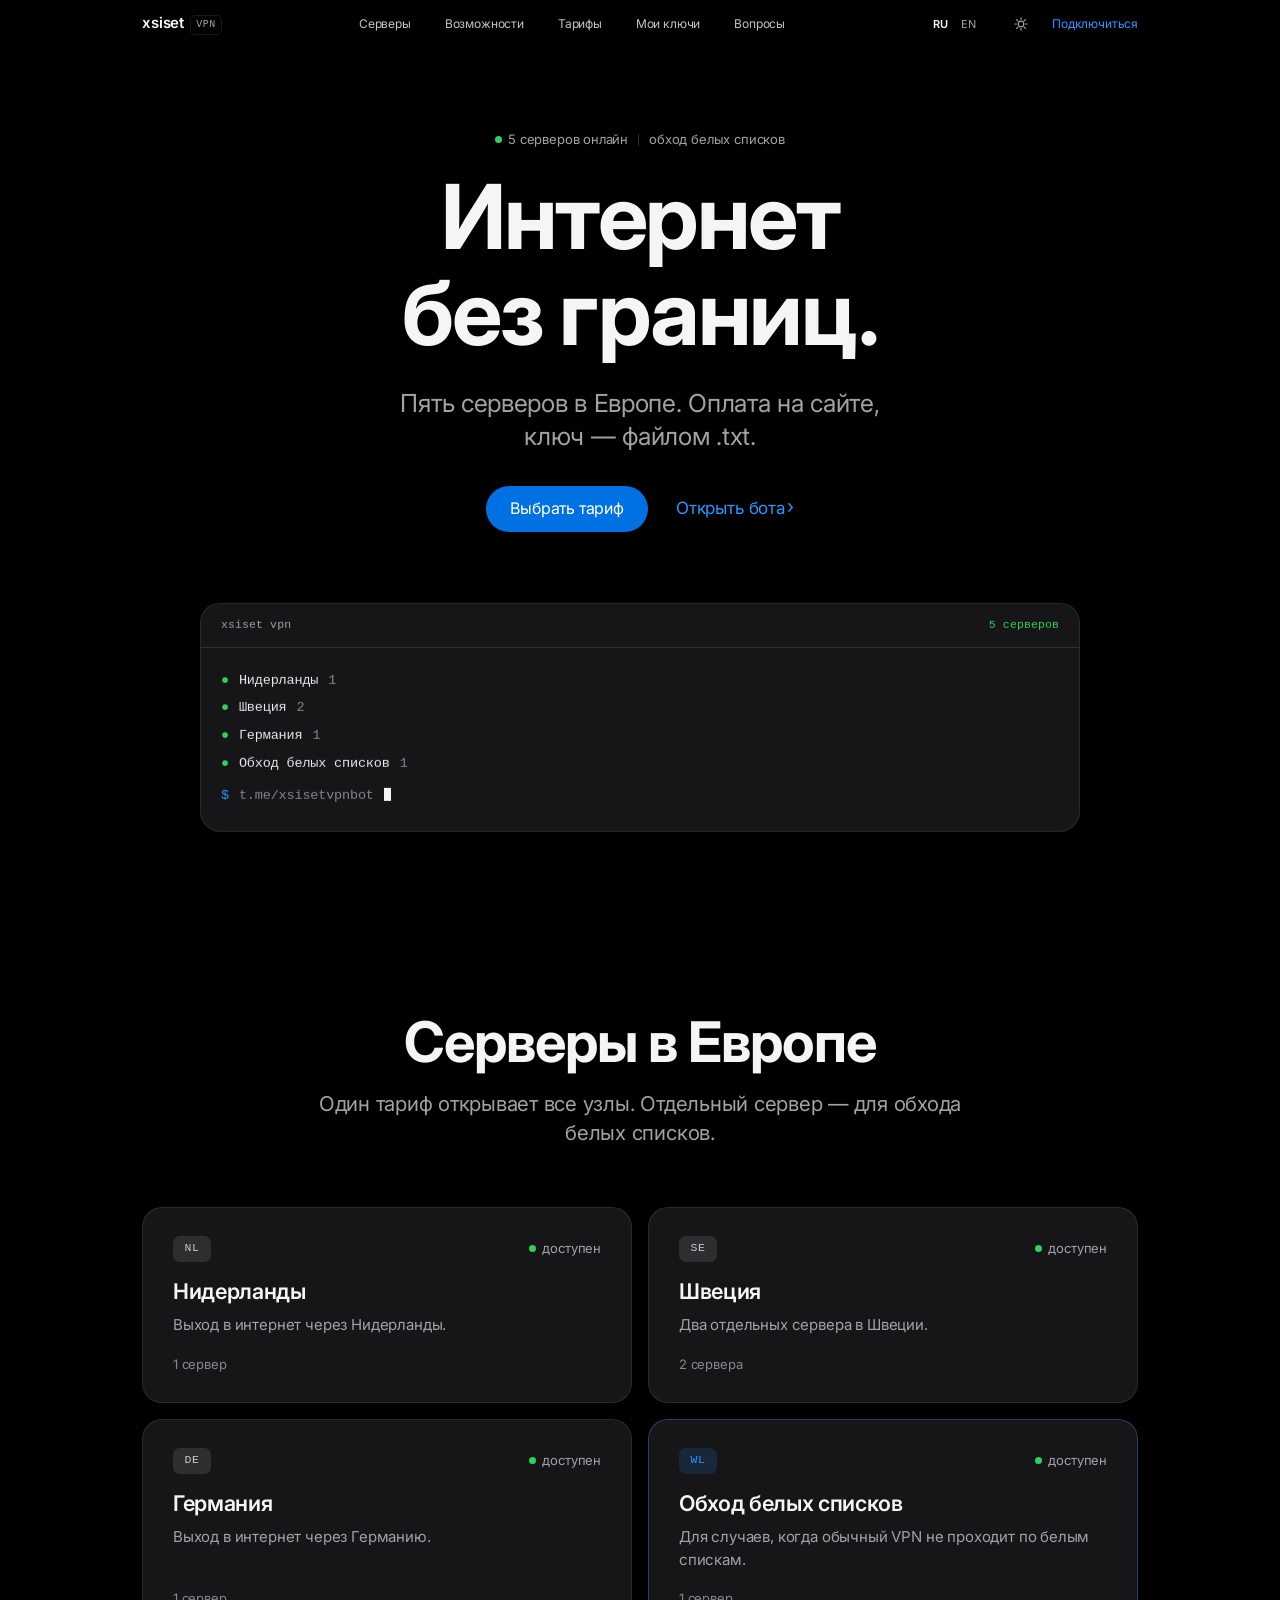
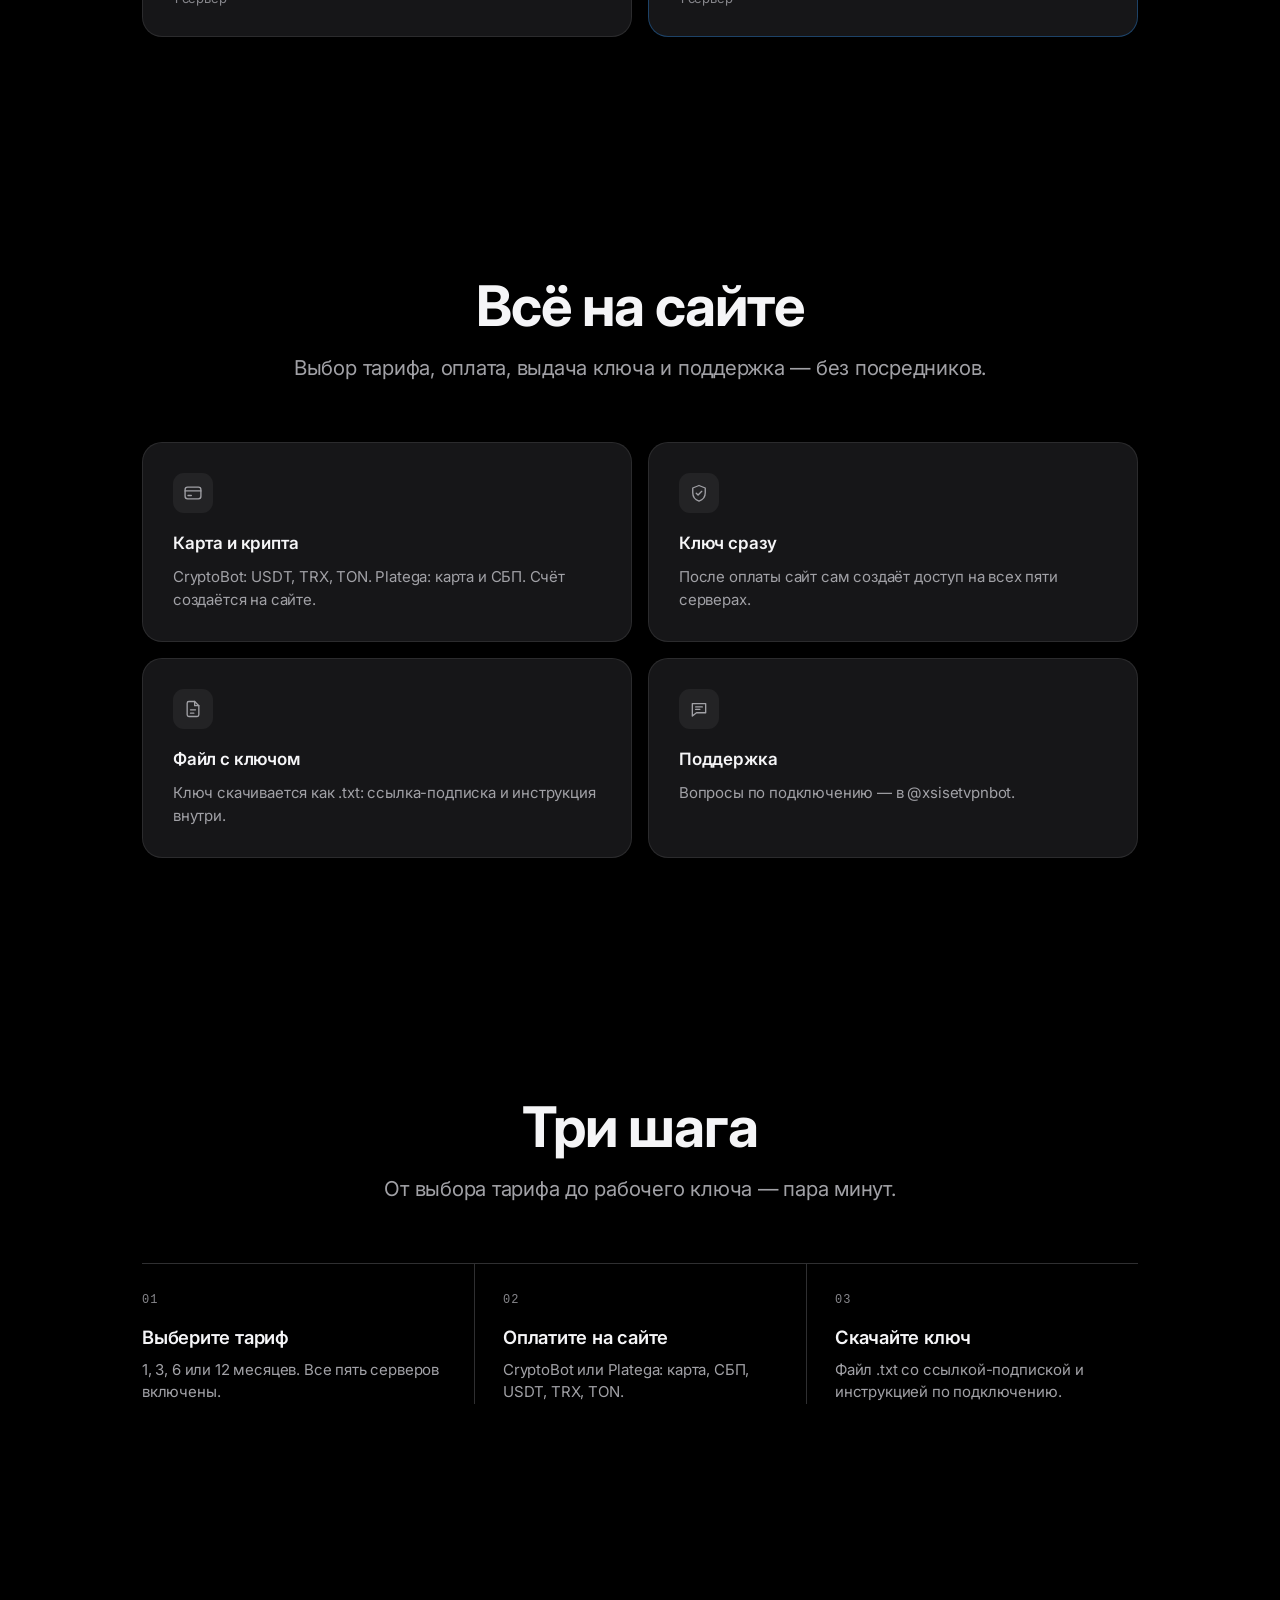
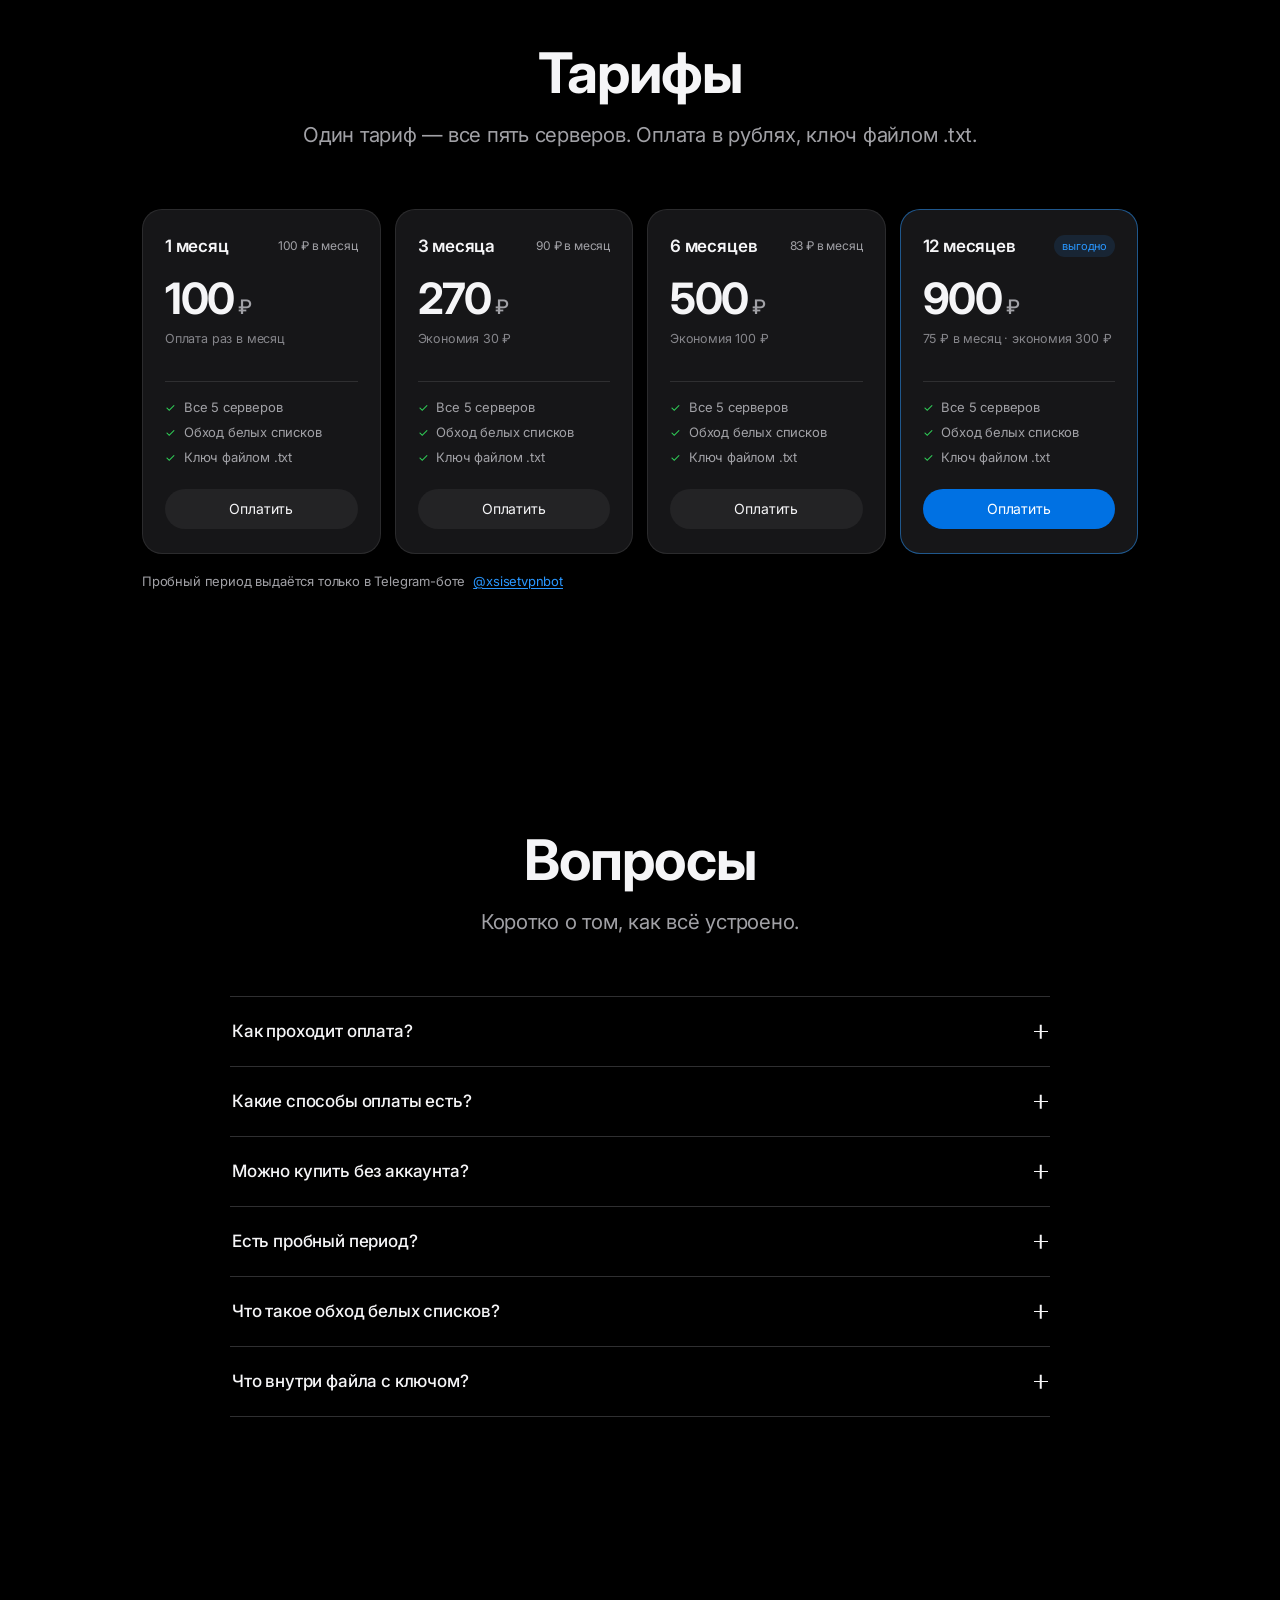
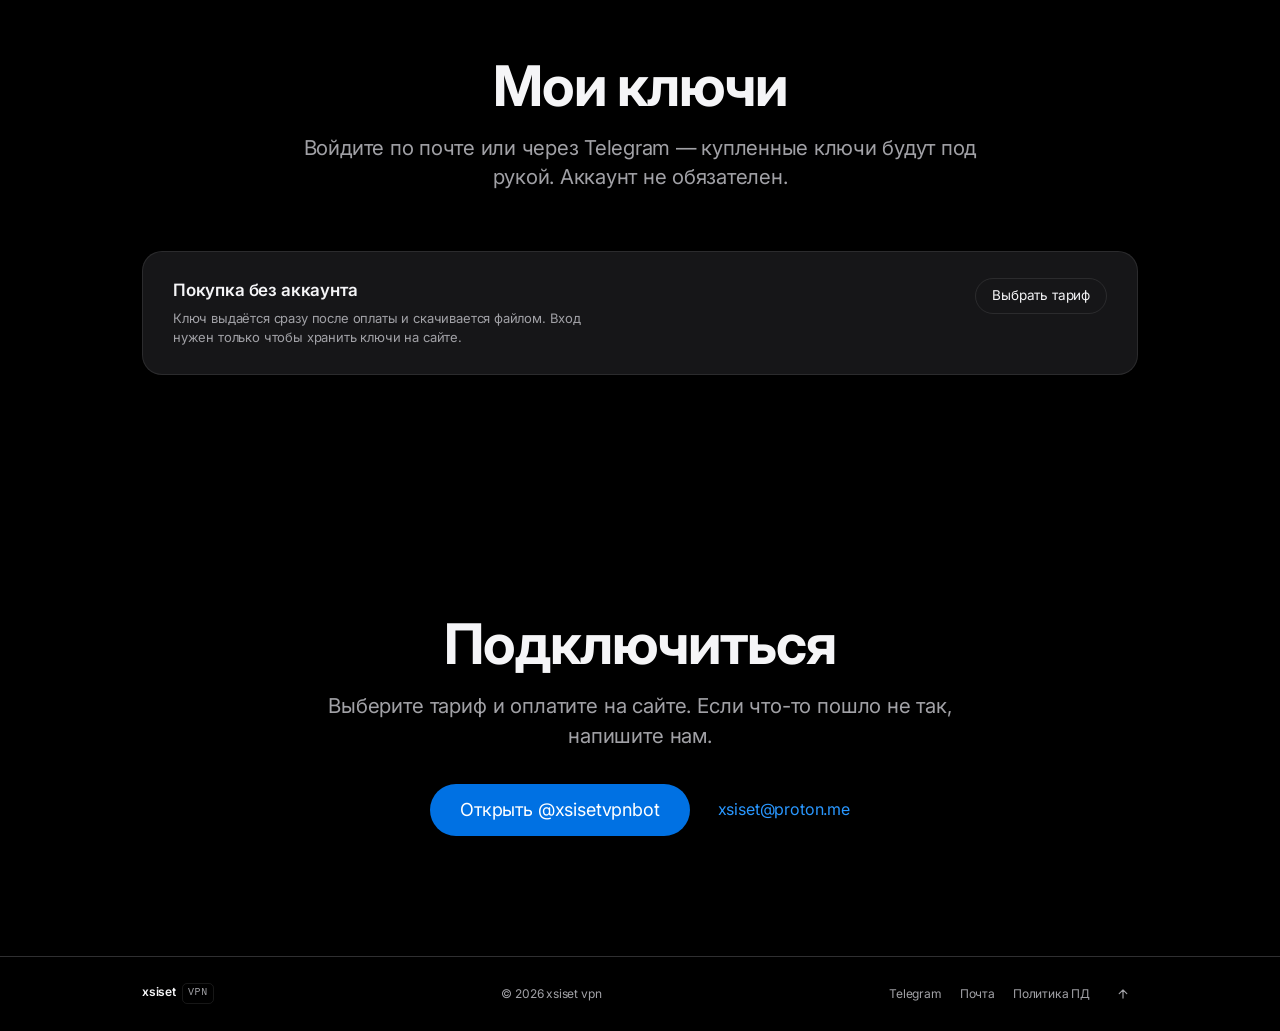
==== index.html @ ecf61866 "работает" ====
<!DOCTYPE html>
<html lang="ru">
<head>
<meta charset="UTF-8" />
<meta name="viewport" content="width=device-width, initial-scale=1" />
<title>xsiset vpn · VPN без границ</title>
<meta name="description" content="xsiset vpn: пять серверов в Европе, обход белых списков, оплата картой и криптой на сайте, ключ файлом .txt сразу после оплаты." />
<meta name="theme-color" content="#000000" />

<meta property="og:type" content="website" />
<meta property="og:site_name" content="xsiset vpn" />
<meta property="og:title" content="xsiset vpn · VPN без границ" />
<meta property="og:description" content="Пять серверов в Европе, обход белых списков, оплата картой и криптой, ключ файлом." />
<meta property="og:locale" content="ru_RU" />
<meta name="twitter:card" content="summary_large_image" />

<link rel="icon" href="data:image/svg+xml,%3Csvg xmlns='http://www.w3.org/2000/svg' viewBox='0 0 64 64'%3E%3Crect width='64' height='64' rx='14' fill='%23000000'/%3E%3Cpath d='M32 13l15 6v11c0 10-6.3 17.8-15 21-8.7-3.2-15-11-15-21V19l15-6z' fill='none' stroke='%23f5f5f7' stroke-width='4' stroke-linejoin='round'/%3E%3Cpath d='M25 32l5 5 10-10' fill='none' stroke='%232997ff' stroke-width='4' stroke-linecap='round' stroke-linejoin='round'/%3E%3C/svg%3E" />

<link rel="preconnect" href="https://fonts.googleapis.com" />
<link rel="preconnect" href="https://fonts.gstatic.com" crossorigin />
<link rel="stylesheet" href="https://fonts.googleapis.com/css2?family=Inter:wght@400;500;600;700&display=swap" />

<script>try{if(localStorage.getItem('xsisetvpn-theme')==='light')document.documentElement.setAttribute('data-theme','light')}catch(e){}document.documentElement.className += ' js';setTimeout(function(){if(!document.documentElement.classList.contains('js-ready')){document.documentElement.classList.add('js-safe')}},2500);</script>
<link rel="stylesheet" href="style.css?v=20261101c" />
</head>
<body>

<a class="skip" href="#top" data-i18n="a11y.skip">К содержимому</a>

<!-- ================= HEADER ================= -->
<header class="hdr" id="hdr">
  <div class="wrap hdr__in">
    <a class="brand" href="#top">
      <span class="brand__name" data-i18n="brand">xsiset</span>
      <span class="brand__tag">vpn</span>
    </a>

    <nav class="nav" id="nav">
      <a href="#servers" data-i18n="nav.servers">Серверы</a>
      <a href="#features" data-i18n="nav.features">Возможности</a>
      <a href="#pricing" data-i18n="nav.pricing">Тарифы</a>
      <a href="#account" data-i18n="nav.account">Мои ключи</a>
      <a href="#faq" data-i18n="nav.faq">Вопросы</a>
    </nav>

    <div class="hdr__right">
      <div class="lang" role="group" aria-label="Язык" data-i18n-aria="aria.lang">
        <button type="button" class="lang__btn is-active" data-lang="ru" aria-pressed="true">RU</button>
        <button type="button" class="lang__btn" data-lang="en" aria-pressed="false">EN</button>
      </div>
      <button type="button" class="theme-btn" id="themeBtn" aria-label="Сменить тему" data-i18n-aria="aria.theme">
        <svg class="theme-btn__sun" viewBox="0 0 24 24" fill="none" stroke="currentColor" stroke-width="1.8" stroke-linecap="round" aria-hidden="true"><circle cx="12" cy="12" r="4.2"/><path d="M12 2.8v2.2M12 19v2.2M2.8 12H5M19 12h2.2M5.5 5.5l1.6 1.6M16.9 16.9l1.6 1.6M18.5 5.5l-1.6 1.6M7.1 16.9l-1.6 1.6"/></svg>
        <svg class="theme-btn__moon" viewBox="0 0 24 24" fill="none" stroke="currentColor" stroke-width="1.8" stroke-linecap="round" stroke-linejoin="round" aria-hidden="true"><path d="M20 14.2A8.2 8.2 0 0 1 9.8 4a8.2 8.2 0 1 0 10.2 10.2Z"/></svg>
      </button>
      <a class="hdr__cta" href="#pricing" data-i18n="nav.cta">Подключиться</a>
      <button type="button" class="burger" id="burger" aria-label="Меню" data-i18n-aria="aria.menu" aria-expanded="false" aria-controls="nav">
        <span></span><span></span>
      </button>
    </div>
  </div>
</header>

<main id="top" tabindex="-1">

<!-- ================= HERO ================= -->
<section class="hero">
  <div class="wrap">
    <p class="hero__badge reveal">
      <span class="status status--live"><i></i><span data-i18n="hero.live">5 серверов онлайн</span></span>
      <span class="hero__badge-sep" aria-hidden="true"></span>
      <span data-i18n="hero.badge">обход белых списков</span>
    </p>

    <h1 class="hero__title">
      <span class="hero__line"><span data-i18n="hero.t1">Интернет</span></span>
      <span class="hero__line"><span data-i18n="hero.t2">без границ.</span></span>
    </h1>

    <p class="hero__tagline" data-i18n="hero.text">
      Пять серверов в Европе. Оплата на сайте, ключ — файлом .txt.
    </p>

    <div class="hero__actions">
      <a class="btn btn--primary" href="#pricing" data-i18n="hero.cta1">Выбрать тариф</a>
      <a class="link-cta" href="https://t.me/xsisetvpnbot" target="_blank" rel="noopener" data-i18n="hero.cta2">Открыть бота</a>
    </div>

    <div class="hero__visual">
      <div class="term" role="img" aria-label="Список серверов xsiset vpn" data-i18n-aria="aria.term">
        <div class="term__bar">
          <span class="term__name">xsiset vpn</span>
          <span class="term__state" data-i18n="term.state">5 серверов</span>
        </div>
        <div class="term__body">
          <p><span class="c-ok">●</span> <span data-i18n="servers.nl">Нидерланды</span> <span class="c-mut">1</span></p>
          <p><span class="c-ok">●</span> <span data-i18n="servers.se">Швеция</span> <span class="c-mut">2</span></p>
          <p><span class="c-ok">●</span> <span data-i18n="servers.de">Германия</span> <span class="c-mut">1</span></p>
          <p><span class="c-ok">●</span> <span data-i18n="servers.wl">Обход белых списков</span> <span class="c-mut">1</span></p>
          <p class="term__line"><span class="c-p">$</span> <span class="c-mut">t.me/xsisetvpnbot</span> <span class="c-cursor" aria-hidden="true"></span></p>
        </div>
      </div>
    </div>
  </div>
</section>

<!-- ================= SERVERS ================= -->
<section class="sec" id="servers">
  <div class="wrap">
    <header class="sec__head reveal">
      <h2 data-i18n="servers.title">Серверы в Европе</h2>
      <p class="lead" data-i18n="servers.text">
        Один тариф открывает все узлы. Отдельный сервер — для обхода белых списков.
      </p>
    </header>

    <div class="node-grid">
      <article class="node reveal">
        <div class="node__top">
          <span class="node__code">NL</span>
          <span class="status status--live"><i></i><span data-i18n="node.online">доступен</span></span>
        </div>
        <h3 data-i18n="servers.nl">Нидерланды</h3>
        <p data-i18n="servers.nl.d">Выход в интернет через Нидерланды.</p>
        <span class="node__count" data-i18n="servers.one">1 сервер</span>
      </article>

      <article class="node reveal" style="--d:60ms">
        <div class="node__top">
          <span class="node__code">SE</span>
          <span class="status status--live"><i></i><span data-i18n="node.online">доступен</span></span>
        </div>
        <h3 data-i18n="servers.se">Швеция</h3>
        <p data-i18n="servers.se.d">Два отдельных сервера в Швеции.</p>
        <span class="node__count" data-i18n="servers.two">2 сервера</span>
      </article>

      <article class="node reveal" style="--d:120ms">
        <div class="node__top">
          <span class="node__code">DE</span>
          <span class="status status--live"><i></i><span data-i18n="node.online">доступен</span></span>
        </div>
        <h3 data-i18n="servers.de">Германия</h3>
        <p data-i18n="servers.de.d">Выход в интернет через Германию.</p>
        <span class="node__count" data-i18n="servers.one">1 сервер</span>
      </article>

      <article class="node node--accent reveal" style="--d:180ms">
        <div class="node__top">
          <span class="node__code">WL</span>
          <span class="status status--live"><i></i><span data-i18n="node.online">доступен</span></span>
        </div>
        <h3 data-i18n="servers.wl">Обход белых списков</h3>
        <p data-i18n="servers.wl.d">Для случаев, когда обычный VPN не проходит по белым спискам.</p>
        <span class="node__count" data-i18n="servers.one">1 сервер</span>
      </article>
    </div>
  </div>
</section>

<!-- ================= FEATURES ================= -->
<section class="sec" id="features">
  <div class="wrap">
    <header class="sec__head reveal">
      <h2 data-i18n="feat.title">Всё на сайте</h2>
      <p class="lead" data-i18n="feat.text">
        Выбор тарифа, оплата, выдача ключа и поддержка — без посредников.
      </p>
    </header>

    <div class="feat-grid">
      <article class="feat reveal">
        <span class="feat__icon" aria-hidden="true">
          <svg viewBox="0 0 24 24" fill="none" stroke="currentColor" stroke-width="1.6" stroke-linecap="round" stroke-linejoin="round"><rect x="2.5" y="5" width="19" height="14" rx="3"/><path d="M2.5 9.5h19M6 15h4"/></svg>
        </span>
        <h3 data-i18n="feat.pay.t">Карта и крипта</h3>
        <p data-i18n="feat.pay.d">CryptoBot: USDT, TRX, TON. Platega: карта и СБП. Счёт создаётся на сайте.</p>
      </article>

      <article class="feat reveal" style="--d:60ms">
        <span class="feat__icon" aria-hidden="true">
          <svg viewBox="0 0 24 24" fill="none" stroke="currentColor" stroke-width="1.6" stroke-linecap="round" stroke-linejoin="round"><path d="M12 3l7.5 3v5.6c0 4.8-3.2 8.6-7.5 10.1-4.3-1.5-7.5-5.3-7.5-10.1V6L12 3z"/><path d="M8.7 12.2l2.2 2.2 4.4-4.4"/></svg>
        </span>
        <h3 data-i18n="feat.auto.t">Ключ сразу</h3>
        <p data-i18n="feat.auto.d">После оплаты сайт сам создаёт доступ на всех пяти серверах.</p>
      </article>

      <article class="feat reveal" style="--d:120ms">
        <span class="feat__icon" aria-hidden="true">
          <svg viewBox="0 0 24 24" fill="none" stroke="currentColor" stroke-width="1.6" stroke-linecap="round" stroke-linejoin="round"><path d="M14 3H7a2 2 0 0 0-2 2v14a2 2 0 0 0 2 2h10a2 2 0 0 0 2-2V8l-5-5z"/><path d="M14 3v5h5M9 13h6M9 17h4"/></svg>
        </span>
        <h3 data-i18n="feat.renew.t">Файл с ключом</h3>
        <p data-i18n="feat.renew.d">Ключ скачивается как .txt: ссылка-подписка и инструкция внутри.</p>
      </article>

      <article class="feat reveal" style="--d:180ms">
        <span class="feat__icon" aria-hidden="true">
          <svg viewBox="0 0 24 24" fill="none" stroke="currentColor" stroke-width="1.6" stroke-linecap="round" stroke-linejoin="round"><path d="M4 5.5h16v11H9l-5 4V5.5z"/><path d="M8 9.5h8M8 12.5h5"/></svg>
        </span>
        <h3 data-i18n="feat.help.t">Поддержка</h3>
        <p data-i18n="feat.help.d">Вопросы по подключению — в @xsisetvpnbot.</p>
      </article>
    </div>
  </div>
</section>

<!-- ================= HOW ================= -->
<section class="sec" id="how">
  <div class="wrap">
    <header class="sec__head reveal">
      <h2 data-i18n="how.title">Три шага</h2>
      <p class="lead" data-i18n="how.text">От выбора тарифа до рабочего ключа — пара минут.</p>
    </header>

    <ol class="steps">
      <li class="step reveal">
        <span class="step__n" aria-hidden="true">01</span>
        <h3 data-i18n="how.s1.t">Выберите тариф</h3>
        <p data-i18n="how.s1.d">1, 3, 6 или 12 месяцев. Все пять серверов включены.</p>
      </li>
      <li class="step reveal" style="--d:80ms">
        <span class="step__n" aria-hidden="true">02</span>
        <h3 data-i18n="how.s2.t">Оплатите на сайте</h3>
        <p data-i18n="how.s2.d">CryptoBot или Platega: карта, СБП, USDT, TRX, TON.</p>
      </li>
      <li class="step reveal" style="--d:160ms">
        <span class="step__n" aria-hidden="true">03</span>
        <h3 data-i18n="how.s3.t">Скачайте ключ</h3>
        <p data-i18n="how.s3.d">Файл .txt со ссылкой-подпиской и инструкцией по подключению.</p>
      </li>
    </ol>
  </div>
</section>

<!-- ================= PRICING ================= -->
<section class="sec" id="pricing">
  <div class="wrap">
    <header class="sec__head reveal">
      <h2 data-i18n="price.title">Тарифы</h2>
      <p class="lead" data-i18n="price.text">Один тариф — все пять серверов. Оплата в рублях, ключ файлом .txt.</p>
    </header>

    <div class="plan-grid">
      <article class="plan reveal">
        <div class="plan__head">
          <h3 data-i18n="plan.m1">1 месяц</h3>
          <span class="plan__per" data-i18n="plan.m1.per">100 ₽ в месяц</span>
        </div>
        <p class="plan__price"><span class="plan__num">100</span> <span class="plan__cur">₽</span></p>
        <p class="plan__note" data-i18n="plan.m1.note">Оплата раз в месяц</p>
        <ul class="plan__list">
          <li data-i18n="plan.all">Все 5 серверов</li>
          <li data-i18n="plan.wl">Обход белых списков</li>
          <li data-i18n="plan.key">Ключ файлом .txt</li>
        </ul>
        <a class="btn plan__btn" href="#checkout" data-plan="m1" data-i18n="plan.cta">Оплатить</a>
      </article>

      <article class="plan reveal" style="--d:60ms">
        <div class="plan__head">
          <h3 data-i18n="plan.m3">3 месяца</h3>
          <span class="plan__per" data-i18n="plan.m3.per">90 ₽ в месяц</span>
        </div>
        <p class="plan__price"><span class="plan__num">270</span> <span class="plan__cur">₽</span></p>
        <p class="plan__note" data-i18n="plan.m3.note">Экономия 30 ₽</p>
        <ul class="plan__list">
          <li data-i18n="plan.all">Все 5 серверов</li>
          <li data-i18n="plan.wl">Обход белых списков</li>
          <li data-i18n="plan.key">Ключ файлом .txt</li>
        </ul>
        <a class="btn plan__btn" href="#checkout" data-plan="m3" data-i18n="plan.cta">Оплатить</a>
      </article>

      <article class="plan reveal" style="--d:120ms">
        <div class="plan__head">
          <h3 data-i18n="plan.m6">6 месяцев</h3>
          <span class="plan__per" data-i18n="plan.m6.per">83 ₽ в месяц</span>
        </div>
        <p class="plan__price"><span class="plan__num">500</span> <span class="plan__cur">₽</span></p>
        <p class="plan__note" data-i18n="plan.m6.note">Экономия 100 ₽</p>
        <ul class="plan__list">
          <li data-i18n="plan.all">Все 5 серверов</li>
          <li data-i18n="plan.wl">Обход белых списков</li>
          <li data-i18n="plan.key">Ключ файлом .txt</li>
        </ul>
        <a class="btn plan__btn" href="#checkout" data-plan="m6" data-i18n="plan.cta">Оплатить</a>
      </article>

      <article class="plan plan--best reveal" style="--d:180ms">
        <div class="plan__head">
          <h3 data-i18n="plan.m12">12 месяцев</h3>
          <span class="plan__badge" data-i18n="plan.best">выгодно</span>
        </div>
        <p class="plan__price"><span class="plan__num">900</span> <span class="plan__cur">₽</span></p>
        <p class="plan__note" data-i18n="plan.m12.note">75 ₽ в месяц · экономия 300 ₽</p>
        <ul class="plan__list">
          <li data-i18n="plan.all">Все 5 серверов</li>
          <li data-i18n="plan.wl">Обход белых списков</li>
          <li data-i18n="plan.key">Ключ файлом .txt</li>
        </ul>
        <a class="btn plan__btn" href="#checkout" data-plan="m12" data-i18n="plan.cta">Оплатить</a>
      </article>
    </div>

    <!-- заказ: форма → оплата → ключ -->
    <p class="trial-note reveal">
      <span data-i18n="price.trial">Пробный период выдаётся только в Telegram-боте</span>
      <a href="https://t.me/xsisetvpnbot" target="_blank" rel="noopener">@xsisetvpnbot</a>
    </p>

    <section class="checkout" id="checkout" hidden aria-labelledby="checkoutTitle">
      <div class="checkout__head">
        <div>
          <span class="checkout__label" data-i18n="co.label">Заказ</span>
          <h3 id="checkoutTitle" data-i18n="co.formTitle">Оформление</h3>
        </div>
        <button type="button" class="link-btn" id="cancelBtn" data-i18n="co.cancel">Выбрать другой тариф</button>
      </div>

      <p class="checkout__plan"><span id="orderPlan">—</span><span class="dot" aria-hidden="true">·</span><span id="orderAmount">—</span></p>

      <div class="co-block">
        <span class="co-block__label" data-i18n="co.who">Кто покупает</span>
        <div class="seg" role="tablist" aria-label="Способ входа" data-i18n-aria="co.who">
          <button type="button" class="seg__btn is-active" role="tab" aria-selected="true" data-mode="anon" data-i18n="co.mode.anon">Без аккаунта</button>
          <button type="button" class="seg__btn" role="tab" aria-selected="false" data-mode="email" data-i18n="co.mode.email">Почта</button>
          <button type="button" class="seg__btn" role="tab" aria-selected="false" data-mode="telegram" data-i18n="co.mode.tg">Telegram</button>
        </div>

        <div class="co-pane" data-pane="anon">
          <p class="co-note" data-i18n="co.anonNote">Аккаунт не нужен. После оплаты ключ сразу скачается файлом — сохраните его.</p>
        </div>

        <div class="co-pane" data-pane="email" hidden>
          <div id="authGuest">
            <div class="fields">
              <label class="field">
                <span data-i18n="co.email">Почта</span>
                <input id="authEmail" type="email" autocomplete="email" inputmode="email" placeholder="you@example.com" />
              </label>
              <label class="field">
                <span data-i18n="co.password">Пароль</span>
                <input id="authPassword" type="password" autocomplete="current-password" minlength="8" placeholder="••••••••" />
              </label>
            </div>
            <div class="co-row">
              <button type="button" class="btn btn--ghost btn--sm" id="loginBtn" data-i18n="co.login">Войти</button>
              <button type="button" class="btn btn--ghost btn--sm" id="registerBtn" data-i18n="co.register">Создать аккаунт</button>
            </div>
            <p class="co-status" id="authStatus" role="status" aria-live="polite"></p>
          </div>
          <div id="authUser" hidden>
            <p class="co-note"><span data-i18n="co.signedAs">Вы вошли как</span> <b id="authWho"></b></p>
            <button type="button" class="link-btn" id="logoutBtn" data-i18n="co.logout">Выйти</button>
          </div>
        </div>

        <div class="co-pane" data-pane="telegram" hidden>
          <div id="tgWidget" class="tg-widget"></div>
          <p class="co-note" id="tgNote" data-i18n="co.tgNote">Вход через Telegram привязывает ключи к аккаунту. Виджет работает только на домене с HTTPS.</p>
          <label class="consent consent--tg">
            <input type="checkbox" id="tgConsent" />
            <span>
              <span data-i18n="co.consent1">Мне 18 лет и больше.</span>
              <span data-i18n="co.consent2">Я согласен с</span>
              <a href="privacy.html" target="_blank" rel="noopener" data-i18n="co.consentLink">политикой обработки персональных данных</a>
              <span data-i18n="co.consent3">и принимаю условия сервиса.</span>
            </span>
          </label>
          <p class="co-status" id="tgStatus" role="status" aria-live="polite"></p>
        </div>
      </div>

      <div class="co-block">
        <span class="co-block__label" data-i18n="co.method">Способ оплаты</span>
        <div class="pay-grid">
          <label class="pay">
            <input type="radio" name="payMethod" value="cryptobot" checked />
            <span class="pay__body">
              <span class="pay__title">CryptoBot</span>
              <span class="pay__sub" data-i18n="co.cryptoSub">USDT, TRX, TON</span>
            </span>
          </label>
          <label class="pay">
            <input type="radio" name="payMethod" value="platega" />
            <span class="pay__body">
              <span class="pay__title">Platega</span>
              <span class="pay__sub" data-i18n="co.plategaSub">Карта, СБП</span>
            </span>
          </label>
        </div>

        <label class="field field--asset" id="assetField">
          <span data-i18n="co.asset">Монета</span>
          <select id="payAsset">
            <option value="USDT">USDT</option>
            <option value="TRX">TRX</option>
            <option value="TON">TON</option>
          </select>
        </label>
      </div>

      <label class="consent">
        <input type="checkbox" id="consentBox" />
        <span>
          <span data-i18n="co.consent1">Мне 18 лет и больше.</span>
          <span data-i18n="co.consent2">Я согласен с</span>
          <a href="privacy.html" target="_blank" rel="noopener" data-i18n="co.consentLink">политикой обработки персональных данных</a>
          <span data-i18n="co.consent3">и принимаю условия сервиса.</span>
        </span>
      </label>

      <div class="checkout__actions">
        <button type="button" class="btn btn--primary" id="startPayBtn">
          <span data-i18n="co.payNow">Оплатить</span> <span id="startPaySum">—</span>
        </button>
      </div>

      <p class="checkout__status" id="checkoutStatus" role="status" aria-live="polite"></p>
    </section>

    <section class="checkout checkout--pay" id="paymentPanel" hidden aria-labelledby="paymentTitle">
      <div class="checkout__head">
        <div>
          <span class="checkout__label" data-i18n="co.payLabel">Оплата</span>
          <h3 id="paymentTitle" data-i18n="co.awaiting">Ожидает оплаты</h3>
        </div>
        <span class="pill pill--pending" id="orderStatus" data-i18n="co.pending">Ожидает оплаты</span>
      </div>

      <dl class="checkout__facts">
        <div><dt data-i18n="co.number">Номер</dt><dd id="payOrderId">—</dd></div>
        <div><dt data-i18n="co.plan">Тариф</dt><dd id="payPlan">—</dd></div>
        <div><dt data-i18n="co.sum">Сумма</dt><dd id="payAmount">—</dd></div>
      </dl>

      <p class="checkout__hint" id="payHint" data-i18n="co.payHint">Откройте оплату и завершите платёж. Статус обновится сам.</p>

      <div class="checkout__actions">
        <a class="btn btn--primary" id="openPayBtn" href="#" target="_blank" rel="noopener" data-i18n="co.openPay">Перейти к оплате</a>
        <button type="button" class="btn btn--ghost" id="checkBtn" data-i18n="co.check">Проверить оплату</button>
        <button type="button" class="btn btn--ghost" id="demoBtn" hidden data-i18n="co.demo">Демо-оплата</button>
        <button type="button" class="link-btn" id="cancelPayBtn" data-i18n="co.cancelPay">Отменить</button>
      </div>

      <p class="checkout__status" id="payStatus" role="status" aria-live="polite"></p>
    </section>

    <section class="checkout checkout--done" id="donePanel" hidden aria-labelledby="doneTitle">
      <div class="checkout__head">
        <div>
          <span class="checkout__label" data-i18n="co.doneLabel">Ключ</span>
          <h3 id="doneTitle" data-i18n="co.doneTitle">Ключ готов</h3>
        </div>
        <span class="pill pill--paid" data-i18n="co.paid">Оплачено</span>
      </div>

      <dl class="checkout__facts">
        <div><dt data-i18n="co.number">Номер</dt><dd id="doneId">—</dd></div>
        <div><dt data-i18n="co.plan">Тариф</dt><dd id="donePlan">—</dd></div>
        <div><dt data-i18n="co.validUntil">Действует до</dt><dd id="doneValid">—</dd></div>
      </dl>

      <p class="checkout__hint" data-i18n="co.doneHint">Ключ — это ссылка-подписка. Скачайте файл: внутри ссылка и инструкция по подключению.</p>

      <code class="key-line" id="doneKey"></code>

      <div class="checkout__actions">
        <a class="btn btn--primary" id="downloadBtn" href="#" download data-i18n="co.download">Скачать ключ (.txt)</a>
        <button type="button" class="btn btn--ghost" id="copyKeyBtn" data-i18n="co.copy">Скопировать ключ</button>
        <button type="button" class="link-btn" id="newOrderBtn" data-i18n="co.newOrder">Новый заказ</button>
      </div>

      <p class="checkout__status" id="doneStatus" role="status" aria-live="polite"></p>
    </section>

    <noscript>
      <p class="noscript">Для оплаты на сайте нужен JavaScript. Без него кнопки тарифов открывают Telegram-бота.</p>
    </noscript>
  </div>
</section>

<!-- ================= FAQ ================= -->
<section class="sec" id="faq">
  <div class="wrap">
    <header class="sec__head reveal">
      <h2 data-i18n="faq.title">Вопросы</h2>
      <p class="lead" data-i18n="faq.text">Коротко о том, как всё устроено.</p>
    </header>

    <div class="faq">
      <details class="faq__item reveal">
        <summary><span data-i18n="faq.q1">Как проходит оплата?</span><span class="faq__plus" aria-hidden="true"></span></summary>
        <p data-i18n="faq.a1">Выбираете тариф и способ оплаты. Сайт создаёт счёт в CryptoBot или Platega, сам проверяет оплату и сразу выдаёт ключ. Никуда переходить за ключом не нужно.</p>
      </details>

      <details class="faq__item reveal" style="--d:60ms">
        <summary><span data-i18n="faq.q2">Какие способы оплаты есть?</span><span class="faq__plus" aria-hidden="true"></span></summary>
        <p data-i18n="faq.a2">CryptoBot принимает USDT, TRX и TON. Platega — банковскую карту и СБП. Все платежи в рублях, комиссию провайдер показывает до подтверждения.</p>
      </details>

      <details class="faq__item reveal" style="--d:120ms">
        <summary><span data-i18n="faq.q3">Можно купить без аккаунта?</span><span class="faq__plus" aria-hidden="true"></span></summary>
        <p data-i18n="faq.a3">Да. Режим «Без аккаунта» выдаёт ключ сразу после оплаты — сохраните скачанный файл. Если хотите хранить ключи на сайте, войдите по почте или через Telegram.</p>
      </details>

      <details class="faq__item reveal" style="--d:180ms">
        <summary><span data-i18n="faq.q4">Есть пробный период?</span><span class="faq__plus" aria-hidden="true"></span></summary>
        <p data-i18n="faq.a4">Пробный доступ выдаётся только в Telegram-боте @xsisetvpnbot. На сайте пробного периода нет — здесь можно сразу купить полный тариф.</p>
      </details>

      <details class="faq__item reveal" style="--d:240ms">
        <summary><span data-i18n="faq.q5">Что такое обход белых списков?</span><span class="faq__plus" aria-hidden="true"></span></summary>
        <p data-i18n="faq.a5">Это отдельный сервер для случаев, когда обычные VPN-подключения не проходят из-за ограничений по белым спискам. Он входит в любой тариф.</p>
      </details>

      <details class="faq__item reveal" style="--d:300ms">
        <summary><span data-i18n="faq.q6">Что внутри файла с ключом?</span><span class="faq__plus" aria-hidden="true"></span></summary>
        <p data-i18n="faq.a6">Ссылка-подписка и короткая инструкция. Скопируйте ссылку в Happ, Streisand, v2rayNG или FoXray, обновите подписку и включите VPN.</p>
      </details>
    </div>
  </div>
</section>

<!-- ================= ACCOUNT ================= -->
<section class="sec" id="account">
  <div class="wrap">
    <header class="sec__head reveal">
      <h2 data-i18n="acc.title">Мои ключи</h2>
      <p class="lead" data-i18n="acc.text">Войдите по почте или через Telegram — купленные ключи будут под рукой. Аккаунт не обязателен.</p>
    </header>

    <div class="account reveal" id="accountBox">
      <div id="accGuest">
        <div class="account__head">
          <div>
            <span class="account__name" data-i18n="acc.guestTitle">Покупка без аккаунта</span>
            <p class="account__meta" data-i18n="acc.guestText">Ключ выдаётся сразу после оплаты и скачивается файлом. Вход нужен только чтобы хранить ключи на сайте.</p>
          </div>
          <a class="btn btn--ghost btn--sm" href="#pricing" data-i18n="acc.pick">Выбрать тариф</a>
        </div>
      </div>

      <div id="accUser" hidden>
        <div class="account__head">
          <div class="account__ident">
            <span class="account__name" id="accName">—</span>
            <span class="account__meta" id="accMeta"></span>
          </div>
          <button type="button" class="link-btn" id="accLogout" data-i18n="acc.logout">Выйти</button>
        </div>

        <div class="keys" id="accList"></div>
        <p class="account__meta" id="accEmpty" hidden data-i18n="acc.empty">Оплаченных заказов пока нет.</p>
        <p class="checkout__status" id="accStatus" role="status" aria-live="polite"></p>
      </div>
    </div>
  </div>
</section>

<!-- ================= CONTACT ================= -->
<section class="sec" id="contact">
  <div class="wrap cta">
    <h2 class="reveal" data-i18n="cta.title">Подключиться</h2>
    <p class="cta__text reveal" data-i18n="cta.text">
      Выберите тариф и оплатите на сайте. Если что-то пошло не так, напишите нам.
    </p>
    <div class="cta__actions reveal">
      <a class="btn btn--primary btn--lg" href="https://t.me/xsisetvpnbot" target="_blank" rel="noopener" data-i18n="cta.bot">Открыть @xsisetvpnbot</a>
      <a class="cta__mail" href="mailto:xsiset@proton.me">xsiset@proton.me</a>
    </div>
  </div>
</section>

</main>

<!-- ================= FOOTER ================= -->
<footer class="ftr">
  <div class="wrap ftr__in">
    <a class="ftr__brand" href="#top">
      <span data-i18n="brand">xsiset</span><span class="brand__tag">vpn</span>
    </a>
    <span class="ftr__copy">© 2026 xsiset vpn</span>
    <a class="ftr__link" href="https://t.me/xsisetvpnbot" target="_blank" rel="noopener">Telegram</a>
    <a class="ftr__link" href="mailto:xsiset@proton.me" data-i18n="ftr.mail">Почта</a>
    <a class="ftr__link" href="privacy.html" data-i18n="ftr.privacy">Политика ПД</a>
    <button type="button" class="ftr__up" id="toTop" aria-label="Наверх" data-i18n-aria="aria.top">
      <svg viewBox="0 0 24 24" fill="none" stroke="currentColor" stroke-width="2" stroke-linecap="round" stroke-linejoin="round" aria-hidden="true"><path d="M12 19V5M5.5 11.5L12 5l6.5 6.5"/></svg>
    </button>
  </div>
</footer>

<script src="script.js?v=20261101c"></script>
</body>
</html>
---- style.css ----
/* =========================================================
   xsiset vpn
   Тот же язык, что у портфолио: тёмная страница по умолчанию,
   один синий акцент, воздух и типографика вместо декора.
   Светлая тема — переключатель в шапке (html[data-theme="light"]).
   ========================================================= */

:root{
  color-scheme: dark;

  --bg:             #000000;
  --card:           #161618;
  --card-2:         #232325;
  --chip:           #2e2e30;
  --chip-ink:       #c7c7cc;
  --ink:            #f5f5f7;
  --muted:          #a1a1a6;
  --muted-2:        #86868b;
  --rule:           #2f2f31;
  --card-line:      rgba(255,255,255,.09);
  --nav-bg:         rgba(0,0,0,.72);
  --nav-solid:      rgba(0,0,0,.94);
  --nav-line:       rgba(255,255,255,.14);
  --hover:          rgba(255,255,255,.08);
  --shadow:         0 2px 12px rgba(0,0,0,.5);
  --shadow-hover:   0 18px 44px rgba(0,0,0,.62);
  --footer-bg:      #000000;
  --term-bg:        #161618;
  --term-line:      rgba(255,255,255,.12);

  --blue:           #0071e3;
  --blue-hover:     #0077ed;
  --blue-text:      #2997ff;
  --blue-text-hover:#6bb6ff;
  --focus:          #2997ff;
  --green:          #30d158;
  --orange:         #ff9f0a;
  --red:            #ff453a;

  --white:          #ffffff;

  --radius:     20px;
  --wrap:       1040px;

  --font: -apple-system, BlinkMacSystemFont, "SF Pro Text", "SF Pro Display",
          "Inter", "Segoe UI", "Helvetica Neue", Arial, sans-serif;
  --mono: ui-monospace, "SF Mono", "Cascadia Code", Consolas, monospace;

  --ease: cubic-bezier(.28,.11,.32,1);
}

html[data-theme="light"]{
  color-scheme: light;

  --bg:             #ffffff;
  --card:           #ffffff;
  --card-2:         #f5f5f7;
  --chip:           #f5f5f7;
  --chip-ink:       #6e6e73;
  --ink:            #1d1d1f;
  --muted:          #6e6e73;
  --muted-2:        #86868b;
  --rule:           #e4e4e9;
  --card-line:      rgba(0,0,0,.08);
  --nav-bg:         rgba(255,255,255,.72);
  --nav-solid:      rgba(255,255,255,.94);
  --nav-line:       rgba(0,0,0,.08);
  --hover:          rgba(0,0,0,.05);
  --shadow:         0 1px 2px rgba(0,0,0,.04), 0 10px 30px rgba(0,0,0,.05);
  --shadow-hover:   0 18px 44px rgba(0,0,0,.10);
  --footer-bg:      #ffffff;
  --term-bg:        #1d1d1f;
  --term-line:      rgba(255,255,255,.12);

  --blue-text:      #0066cc;
  --blue-text-hover:#0077ed;
  --focus:          #0071e3;
  --green:          #34c759;
  --red:            #d70015;
}

*,*::before,*::after{ box-sizing:border-box; }

html{
  scroll-behavior:smooth;
  scroll-padding-top:72px;
  -webkit-text-size-adjust:100%;
  background:var(--bg);
}

body{
  margin:0;
  background:var(--bg);
  color:var(--ink);
  font-family:var(--font);
  font-size:17px;
  line-height:1.47;
  letter-spacing:-.01em;
  -webkit-font-smoothing:antialiased;
  -moz-osx-font-smoothing:grayscale;
  overflow-x:hidden;
}

img,svg{ display:block; max-width:100%; }
a{ color:inherit; text-decoration:none; }
h1,h2,h3,h4,p,dl,dd,ol,ul{ margin:0; }
ol,ul{ list-style:none; padding:0; }
button{ font:inherit; color:inherit; background:none; border:0; cursor:pointer; }
summary{ cursor:pointer; }
summary::-webkit-details-marker{ display:none; }

::selection{ background:rgba(41,151,255,.35); }

:focus-visible{
  outline:2px solid var(--focus);
  outline-offset:3px;
  border-radius:4px;
}

.wrap{
  width:100%;
  max-width:var(--wrap);
  margin-inline:auto;
  padding-inline:22px;
}

/* ------------------------- утилиты ------------------------- */

.sr-only{
  position:absolute;
  width:1px; height:1px;
  margin:-1px; padding:0;
  overflow:hidden;
  clip:rect(0 0 0 0);
  white-space:nowrap;
  border:0;
}

.skip{
  position:fixed;
  top:10px;
  left:10px;
  z-index:120;
  padding:10px 16px;
  border-radius:8px;
  background:var(--ink);
  color:var(--bg);
  font-size:14px;
  font-weight:500;
  transform:translateY(-160%);
  transition:transform .2s var(--ease);
}
.skip:focus{ transform:none; }

.link-cta{
  display:inline-flex;
  align-items:center;
  gap:2px;
  font-size:17px;
  white-space:nowrap;
  color:var(--blue-text);
  transition:color .2s ease;
}
.link-cta::after{ content:"›"; font-size:1.1em; line-height:1; transform:translateY(-.04em); }
.link-cta:hover{ color:var(--blue-text-hover); text-decoration:underline; text-underline-offset:3px; }

/* ------------------------- кнопки ------------------------- */

.btn{
  display:inline-flex;
  align-items:center;
  justify-content:center;
  gap:8px;
  height:46px;
  padding:0 24px;
  border-radius:980px;
  font-size:16px;
  font-weight:400;
  white-space:nowrap;
  transition:background-color .2s ease, color .2s ease, border-color .2s ease, transform .2s ease;
}
.btn svg{ width:17px; height:17px; flex:none; }

.btn--primary{
  background:var(--blue);
  color:var(--white);
}
.btn--primary:hover{ background:var(--blue-hover); }
.btn--primary:active{ transform:scale(.98); }

.btn--ghost{
  border:1px solid var(--card-line);
  background:transparent;
  color:var(--ink);
}
.btn--ghost:hover{ border-color:var(--nav-line); background:var(--hover); }
.btn--ghost:active{ transform:scale(.98); }

.btn--lg{ height:52px; padding:0 30px; font-size:18px; }

.link-btn{
  font-size:15px;
  color:var(--muted);
  text-decoration:underline;
  text-underline-offset:3px;
  transition:color .2s ease;
}
.link-btn:hover{ color:var(--ink); }

/* ------------------------- шапка ------------------------- */

.hdr{
  position:sticky;
  top:0;
  z-index:60;
  border-bottom:1px solid transparent;
  transition:backdrop-filter .3s ease;
}
.hdr.is-scrolled{
  background:var(--nav-bg);
  backdrop-filter:saturate(180%) blur(20px);
  -webkit-backdrop-filter:saturate(180%) blur(20px);
  border-bottom-color:var(--nav-line);
}

.hdr__in{
  display:flex;
  align-items:center;
  gap:28px;
  height:48px;
}

.brand{
  display:inline-flex;
  align-items:baseline;
  gap:6px;
  font-size:14px;
  font-weight:600;
  letter-spacing:-.01em;
  flex:none;
}
.brand__name{ font-size:15px; }
.brand__tag{
  font-family:var(--mono);
  font-size:10px;
  font-weight:500;
  letter-spacing:.06em;
  text-transform:uppercase;
  color:var(--muted);
  padding:2px 5px;
  border:1px solid var(--card-line);
  border-radius:5px;
  transform:translateY(-1px);
}

.nav{
  display:flex;
  align-items:center;
  gap:34px;
  margin-inline:auto;
  font-size:12px;
}
.nav a{
  color:var(--ink);
  opacity:.8;
  transition:opacity .15s ease;
}
.nav a:hover{ opacity:1; }

.hdr__right{
  display:flex;
  align-items:center;
  gap:20px;
  flex:none;
}

.lang{
  display:inline-flex;
  align-items:center;
  gap:2px;
  padding:3px 5px;
  border-radius:980px;
  background:var(--bg);
  font-size:11px;
}
.lang__btn{
  display:grid;
  place-items:center;
  min-width:26px;
  height:24px;
  padding:0 5px;
  color:var(--muted);
  transition:color .15s ease;
}
.lang__btn:hover{ color:var(--ink); }
.lang__btn.is-active{ color:var(--ink); font-weight:600; }

.hdr__cta{
  font-size:12px;
  color:var(--blue-text);
  transition:color .15s ease;
}
.hdr__cta:hover{ color:var(--blue-text-hover); }

.theme-btn{
  width:30px; height:30px;
  margin-right:-4px;
  display:grid;
  place-items:center;
  border-radius:50%;
  color:var(--muted);
  transition:color .2s ease, background-color .2s ease;
}
.theme-btn:hover{ color:var(--ink); background:var(--hover); }
.theme-btn svg{ width:16px; height:16px; }
.theme-btn .theme-btn__moon{ display:none; }
html[data-theme="light"] .theme-btn .theme-btn__moon{ display:block; }
html[data-theme="light"] .theme-btn .theme-btn__sun{ display:none; }

.burger{
  display:none;
  width:34px; height:34px;
  position:relative;
}
.burger span{
  position:absolute;
  left:8px;
  width:18px; height:1.5px;
  background:var(--ink);
  transition:transform .25s var(--ease), opacity .2s;
}
.burger span:nth-child(1){ top:13px; }
.burger span:nth-child(2){ top:19px; }
.burger.is-open span:nth-child(1){ transform:translateY(3px) rotate(45deg); }
.burger.is-open span:nth-child(2){ transform:translateY(-3px) rotate(-45deg); }

/* ------------------------- hero ------------------------- */

.hero{
  padding:76px 0 72px;
  text-align:center;
}

.hero__badge{
  display:inline-flex;
  align-items:center;
  gap:10px;
  margin-bottom:22px;
  font-size:13px;
  color:var(--muted);
}
.hero__badge-sep{
  width:1px;
  height:12px;
  background:var(--rule);
}

.hero__title{
  font-size:clamp(2.75rem, 7.5vw, 5.6rem);
  font-weight:700;
  line-height:1.03;
  letter-spacing:-.023em;
  margin-inline:auto;
  max-width:15ch;
  text-wrap:balance;
}
.hero__line{ display:block; overflow:hidden; padding-bottom:.04em; }
.hero__line > span{
  display:block;
  transform:translateY(112%);
  animation:lineUp 1s var(--ease) forwards;
}
.hero__line:nth-child(2) > span{ animation-delay:.09s; }
@keyframes lineUp{ to{ transform:none; } }

.hero__tagline{
  margin:24px auto 0;
  max-width:36ch;
  font-size:clamp(1.12rem, 2.2vw, 1.55rem);
  line-height:1.35;
  color:var(--muted);
  letter-spacing:-.012em;
  opacity:0;
  animation:fadeIn .8s var(--ease) .45s forwards;
}
@keyframes fadeIn{ to{ opacity:1; } }

.hero__actions{
  margin-top:32px;
  display:flex;
  align-items:center;
  justify-content:center;
  flex-wrap:wrap;
  gap:14px 28px;
  opacity:0;
  animation:fadeIn .8s var(--ease) .6s forwards;
}

.hero__visual{
  margin:60px auto 0;
  max-width:880px;
  will-change:transform;
}
.hero__visual .term{
  box-shadow:
    0 2px 6px rgba(0,0,0,.35),
    0 34px 70px -20px rgba(0,0,0,.9);
}
.hero__visual .term{ animation:float 9s ease-in-out infinite; }
@keyframes float{
  0%,100%{ transform:translateY(0); }
  50%     { transform:translateY(-6px); }
}

/* панель со списком серверов */
.term{
  border-radius:var(--radius);
  overflow:hidden;
  background:var(--term-bg);
  border:1px solid var(--card-line);
  color:#f5f5f7;
  font-family:var(--mono);
  font-size:13.5px;
  line-height:1.62;
  text-align:left;
}
.term__bar{
  display:flex;
  align-items:center;
  justify-content:space-between;
  gap:12px;
  padding:12px 20px;
  border-bottom:1px solid var(--term-line);
  color:var(--muted-2);
  font-size:11.5px;
  letter-spacing:.01em;
}
.term__name{ color:#a1a1a6; }
.term__state{ color:var(--green); }
.term__body{
  padding:22px 20px 24px;
  display:grid;
  gap:6px;
}
.term__body p{
  display:flex;
  align-items:baseline;
  gap:10px;
  flex-wrap:wrap;
  color:#e8e8ed;
}
.c-p{ color:var(--blue-text); }
.c-ok{ color:var(--green); }
.c-warn{ color:#ffd60a; }
.c-mut{ color:var(--muted-2); }

.term__line{ margin-top:4px; }
.c-cursor{
  display:inline-block;
  width:7px; height:13px;
  background:#f5f5f7;
  animation:blink 1.1s steps(1) infinite;
  transform:translateY(2px);
}
@keyframes blink{ 50%{ opacity:0; } }

/* ------------------------- секции ------------------------- */

.sec{
  padding:120px 0;
}

.sec__head{
  max-width:720px;
  margin:0 auto 60px;
  text-align:center;
}
.sec__head h2{
  font-size:clamp(2.15rem, 4.6vw, 3.5rem);
  font-weight:700;
  line-height:1.07;
  letter-spacing:-.018em;
  text-wrap:balance;
}
.sec__head h2 + .lead{ margin-top:16px; }
.lead{
  font-size:clamp(1.05rem, 1.8vw, 1.28rem);
  line-height:1.42;
  color:var(--muted);
  letter-spacing:-.012em;
  text-wrap:pretty;
}

/* ------------------------- статусы ------------------------- */

.status{
  display:inline-flex;
  align-items:center;
  gap:6px;
  font-size:13px;
  color:var(--muted);
  white-space:nowrap;
}
.status i{
  width:7px; height:7px;
  border-radius:50%;
  flex:none;
  background:currentColor;
}
.status--live i{ background:var(--green); }

/* ------------------------- серверы ------------------------- */

.node-grid{
  display:grid;
  grid-template-columns:repeat(2,1fr);
  gap:16px;
}

.node{
  display:flex;
  flex-direction:column;
  gap:10px;
  padding:28px 30px;
  border-radius:var(--radius);
  background:var(--card);
  border:1px solid var(--card-line);
  box-shadow:var(--shadow);
  transition:transform .4s var(--ease), box-shadow .4s var(--ease), border-color .4s var(--ease);
}
.node:hover{
  transform:translateY(-3px);
  box-shadow:var(--shadow-hover);
  border-color:var(--nav-line);
}

.node__top{
  display:flex;
  align-items:center;
  justify-content:space-between;
  gap:12px;
  margin-bottom:6px;
}
.node__code{
  display:inline-grid;
  place-items:center;
  min-width:38px;
  height:26px;
  padding:0 8px;
  border-radius:7px;
  background:var(--chip);
  color:var(--chip-ink);
  font-family:var(--mono);
  font-size:11.5px;
  letter-spacing:.06em;
}
.node h3{
  font-size:1.35rem;
  font-weight:600;
  line-height:1.22;
  letter-spacing:-.015em;
}
.node p{
  color:var(--muted);
  font-size:15px;
  line-height:1.5;
}
.node__count{
  margin-top:auto;
  padding-top:8px;
  font-size:13px;
  color:var(--muted-2);
}
.node--accent{
  border-color:rgba(41,151,255,.34);
}
html[data-theme="light"] .node--accent{
  border-color:rgba(0,113,227,.28);
}
.node--accent .node__code{
  background:rgba(41,151,255,.14);
  color:var(--blue-text);
}
html[data-theme="light"] .node--accent .node__code{
  background:rgba(0,113,227,.08);
}

/* ------------------------- возможности ------------------------- */

.feat-grid{
  display:grid;
  grid-template-columns:repeat(2,1fr);
  gap:16px;
}

.feat{
  display:flex;
  flex-direction:column;
  gap:10px;
  padding:30px;
  border-radius:var(--radius);
  background:var(--card);
  border:1px solid var(--card-line);
}
.feat__icon{
  display:grid;
  place-items:center;
  width:40px;
  height:40px;
  margin-bottom:8px;
  border-radius:11px;
  background:var(--card-2);
  color:var(--muted);
}
.feat__icon svg{ width:20px; height:20px; }
.feat h3{
  font-size:17px;
  font-weight:600;
  letter-spacing:-.01em;
}
.feat p{
  color:var(--muted);
  font-size:15px;
  line-height:1.5;
}

/* ------------------------- шаги ------------------------- */

.steps{
  display:grid;
  grid-template-columns:repeat(3,1fr);
  gap:0;
  border-top:1px solid var(--rule);
}
.step{
  padding:28px 28px 0 0;
}
.step + .step{
  padding-left:28px;
  border-left:1px solid var(--rule);
}
.step__n{
  display:block;
  margin-bottom:14px;
  font-family:var(--mono);
  font-size:12px;
  color:var(--muted-2);
  letter-spacing:.08em;
}
.step h3{
  font-size:1.15rem;
  font-weight:600;
  letter-spacing:-.012em;
}
.step p{
  margin-top:8px;
  color:var(--muted);
  font-size:15px;
  line-height:1.5;
}

/* ------------------------- тарифы ------------------------- */

.plan-grid{
  display:grid;
  grid-template-columns:repeat(4,1fr);
  gap:14px;
  align-items:stretch;
}

.plan{
  position:relative;
  display:flex;
  flex-direction:column;
  padding:24px 22px;
  border-radius:var(--radius);
  background:var(--card);
  border:1px solid var(--card-line);
  box-shadow:var(--shadow);
  transition:transform .4s var(--ease), box-shadow .4s var(--ease), border-color .4s var(--ease);
}
.plan:hover{
  transform:translateY(-3px);
  box-shadow:var(--shadow-hover);
}
.plan--best{
  border-color:rgba(41,151,255,.5);
}
html[data-theme="light"] .plan--best{
  border-color:rgba(0,113,227,.4);
}

.plan__head{
  display:flex;
  align-items:center;
  justify-content:space-between;
  gap:8px;
  min-height:24px;
}
.plan__head h3{
  font-size:17px;
  font-weight:600;
  letter-spacing:-.01em;
}
.plan__per{
  font-size:12px;
  color:var(--muted);
  text-align:right;
}
.plan__badge{
  font-size:11px;
  color:var(--blue-text);
  padding:3px 8px;
  border-radius:980px;
  background:rgba(41,151,255,.12);
  white-space:nowrap;
}
html[data-theme="light"] .plan__badge{
  color:var(--blue-text);
  background:rgba(0,113,227,.08);
}

.plan__price{
  margin-top:18px;
  display:flex;
  align-items:baseline;
  gap:4px;
}
.plan__num{
  font-size:clamp(2.2rem, 3.4vw, 2.7rem);
  font-weight:700;
  letter-spacing:-.03em;
  line-height:1;
}
.plan__cur{
  font-size:1.25rem;
  font-weight:500;
  color:var(--muted);
}
.plan__note{
  margin-top:8px;
  font-size:12.5px;
  color:var(--muted-2);
  min-height:2.6em;
}

.plan__list{
  display:grid;
  gap:6px;
  margin:18px 0 22px;
  padding-top:16px;
  border-top:1px solid var(--rule);
  font-size:13px;
  color:var(--muted);
}
.plan__list li{
  display:flex;
  align-items:baseline;
  gap:8px;
}
.plan__list li::before{
  content:"✓";
  color:var(--green);
  font-size:12px;
}
.plan__btn{
  margin-top:auto;
  width:100%;
  height:40px;
  padding:0 14px;
  font-size:14px;
  background:var(--card-2);
  color:var(--ink);
}
.plan__btn:hover{ background:var(--hover); }
.plan--best .plan__btn{
  background:var(--blue);
  color:var(--white);
}
.plan--best .plan__btn:hover{ background:var(--blue-hover); }

/* ------------------------- заказ ------------------------- */

.checkout{
  margin-top:28px;
  padding:28px 30px;
  border-radius:var(--radius);
  background:var(--card);
  border:1px solid var(--card-line);
  box-shadow:var(--shadow);
  animation:coIn .35s var(--ease) both;
}
@keyframes coIn{
  from{ opacity:0; transform:translateY(10px); }
  to{ opacity:1; transform:none; }
}

.checkout__head{
  display:flex;
  align-items:flex-start;
  justify-content:space-between;
  gap:16px;
}
.checkout__label{
  display:block;
  margin-bottom:6px;
  font-family:var(--mono);
  font-size:11px;
  letter-spacing:.1em;
  text-transform:uppercase;
  color:var(--muted-2);
}
.checkout__head h3{
  font-size:1.4rem;
  font-weight:600;
  letter-spacing:-.015em;
}

.pill{
  display:inline-flex;
  align-items:center;
  gap:7px;
  height:26px;
  padding:0 11px;
  border-radius:980px;
  font-size:12px;
  white-space:nowrap;
  background:var(--chip);
  color:var(--muted);
}
.pill::before{
  content:"";
  width:6px; height:6px;
  border-radius:50%;
  background:currentColor;
}
.pill--pending{ color:var(--orange); }
.pill--paid{ color:var(--green); }
.pill--failed,
.pill--expired{ color:var(--red); }

.checkout__facts{
  display:grid;
  grid-template-columns:repeat(3,1fr);
  gap:0;
  margin-top:22px;
  border-top:1px solid var(--rule);
  border-bottom:1px solid var(--rule);
}
.checkout__facts > div{
  padding:14px 0;
}
.checkout__facts > div + div{
  padding-left:20px;
  border-left:1px solid var(--rule);
}
.checkout__facts dt{
  font-size:11.5px;
  color:var(--muted-2);
  margin-bottom:3px;
}
.checkout__facts dd{
  margin:0;
  font-family:var(--mono);
  font-size:13.5px;
  color:var(--ink);
}

.checkout__hint{
  margin-top:16px;
  max-width:72ch;
  font-size:14px;
  line-height:1.5;
  color:var(--muted);
}

.checkout__actions{
  display:flex;
  align-items:center;
  flex-wrap:wrap;
  gap:12px 18px;
  margin-top:20px;
}
.checkout__actions .btn{ height:42px; font-size:14.5px; padding:0 20px; }

.checkout__status{
  margin-top:12px;
  min-height:1.4em;
  font-size:13.5px;
  color:var(--muted);
}
.checkout__status.is-error{ color:var(--red); }
.checkout__status.is-ok{ color:var(--green); }

.noscript{
  margin-top:24px;
  padding:16px 20px;
  border-radius:12px;
  border:1px solid var(--card-line);
  font-size:14px;
  color:var(--muted);
}

/* -------------------- форма заказа и аккаунт -------------------- */

.checkout__plan{
  display:flex;
  align-items:center;
  flex-wrap:wrap;
  gap:8px;
  margin-top:8px;
  font-size:14px;
  color:var(--muted);
}
.checkout__plan .dot{ color:var(--muted-2); }

.trial-note{
  display:flex;
  align-items:center;
  flex-wrap:wrap;
  gap:4px 8px;
  margin-top:18px;
  font-size:13px;
  color:var(--muted);
}
.trial-note a{
  color:var(--blue-text);
  text-decoration:underline;
  text-underline-offset:2px;
}
.trial-note a:hover{ color:var(--blue-text-hover); }

.co-block{
  margin-top:24px;
  padding-top:22px;
  border-top:1px solid var(--rule);
}
.co-block__label{
  display:block;
  margin-bottom:12px;
  font-family:var(--mono);
  font-size:11px;
  letter-spacing:.09em;
  text-transform:uppercase;
  color:var(--muted-2);
}
.co-pane{ margin-top:16px; }
.co-note{
  max-width:66ch;
  font-size:13.5px;
  line-height:1.55;
  color:var(--muted);
}
.co-row{
  display:flex;
  flex-wrap:wrap;
  gap:10px 12px;
  margin-top:14px;
}
.co-status{
  min-height:1.4em;
  margin-top:10px;
  font-size:13px;
  color:var(--muted);
}
.co-status.is-error{ color:var(--red); }
.co-status.is-ok{ color:var(--green); }

.seg{
  display:inline-flex;
  flex-wrap:wrap;
  gap:2px;
  padding:3px;
  border-radius:980px;
  background:var(--card-2);
}
.seg__btn{
  height:34px;
  padding:0 16px;
  border-radius:980px;
  font-size:13px;
  color:var(--muted);
  transition:color .18s ease, background-color .18s ease, box-shadow .18s ease;
}
.seg__btn:hover{ color:var(--ink); }
.seg__btn.is-active{
  background:var(--bg);
  color:var(--ink);
  box-shadow:0 1px 3px rgba(0,0,0,.35);
}
html[data-theme="light"] .seg__btn.is-active{
  background:var(--white);
  box-shadow:0 1px 3px rgba(0,0,0,.12);
}

.fields{
  display:grid;
  grid-template-columns:repeat(2,minmax(0,1fr));
  gap:12px;
  max-width:560px;
}
.field{
  display:grid;
  gap:6px;
  font-size:12.5px;
  color:var(--muted);
}
.field > span{ padding-left:2px; }
.field input,
.field select{
  width:100%;
  height:44px;
  padding:0 14px;
  border:1px solid var(--card-line);
  border-radius:12px;
  background:var(--bg);
  color:var(--ink);
  font:inherit;
  font-size:15px;
  transition:border-color .18s ease, box-shadow .18s ease;
}
.field select{ cursor:pointer; }
.field input::placeholder{ color:var(--muted-2); }
.field input:focus,
.field select:focus{
  outline:none;
  border-color:var(--blue);
  box-shadow:0 0 0 3px rgba(41,151,255,.22);
}
html[data-theme="light"] .field input:focus,
html[data-theme="light"] .field select:focus{
  box-shadow:0 0 0 3px rgba(0,113,227,.16);
}
.field--asset{
  max-width:190px;
  margin-top:14px;
}

.pay-grid{
  display:grid;
  grid-template-columns:repeat(2,minmax(0,1fr));
  gap:10px;
  max-width:520px;
}
.pay{
  position:relative;
  display:block;
  cursor:pointer;
}
.pay[hidden]{ display:none; }
.pay input{
  position:absolute;
  inset:0;
  opacity:0;
  pointer-events:none;
}
.pay__body{
  display:flex;
  flex-direction:column;
  gap:2px;
  padding:13px 16px;
  border:1px solid var(--card-line);
  border-radius:14px;
  background:var(--bg);
  transition:border-color .18s ease, box-shadow .18s ease;
}
.pay:hover .pay__body{ border-color:var(--nav-line); }
.pay input:checked + .pay__body{
  border-color:var(--blue);
  box-shadow:0 0 0 1px var(--blue);
}
.pay input:focus-visible + .pay__body{
  outline:2px solid var(--focus);
  outline-offset:2px;
}
.pay__title{
  font-size:14.5px;
  font-weight:600;
  letter-spacing:-.01em;
}
.pay__sub{
  font-size:12px;
  color:var(--muted);
}

.consent{
  display:flex;
  align-items:flex-start;
  gap:10px;
  margin-top:22px;
  max-width:70ch;
  font-size:13px;
  line-height:1.5;
  color:var(--muted);
  cursor:pointer;
}
.consent input{
  appearance:none;
  -webkit-appearance:none;
  position:relative;
  flex:none;
  width:18px;
  height:18px;
  margin:1px 0 0;
  border:1px solid var(--nav-line);
  border-radius:5px;
  background:var(--bg);
  cursor:pointer;
  transition:background-color .15s ease, border-color .15s ease;
}
.consent input:checked{
  background:var(--blue);
  border-color:var(--blue);
}
.consent input:checked::after{
  content:"";
  position:absolute;
  left:5px;
  top:1.5px;
  width:5px;
  height:9px;
  border:solid var(--white);
  border-width:0 2px 2px 0;
  transform:rotate(45deg);
}
.consent input:focus-visible{
  outline:2px solid var(--focus);
  outline-offset:2px;
}
.consent a{
  color:var(--blue-text);
  text-decoration:underline;
  text-underline-offset:2px;
}
.consent a:hover{ color:var(--blue-text-hover); }
.consent--tg{ margin-top:16px; }

.key-line{
  display:block;
  margin-top:14px;
  padding:14px 16px;
  border:1px solid var(--card-line);
  border-radius:12px;
  background:var(--card-2);
  font-family:var(--mono);
  font-size:12.5px;
  line-height:1.55;
  color:var(--ink);
  word-break:break-all;
  user-select:all;
}
.key-line:empty{ display:none; }

.checkout--done{ border-color:rgba(48,209,88,.4); }
html[data-theme="light"] .checkout--done{ border-color:rgba(52,199,89,.45); }

.btn--sm{
  height:36px;
  padding:0 16px;
  font-size:13.5px;
}

.tg-widget{
  display:flex;
  align-items:center;
  min-height:44px;
}
.tg-widget iframe{ border:0; border-radius:8px; }

.account{
  padding:26px 30px;
  border-radius:var(--radius);
  background:var(--card);
  border:1px solid var(--card-line);
  box-shadow:var(--shadow);
}
.account__head{
  display:flex;
  align-items:flex-start;
  justify-content:space-between;
  gap:16px;
}
.account__ident{
  display:flex;
  flex-direction:column;
  gap:2px;
}
.account__name{
  font-size:17px;
  font-weight:600;
  letter-spacing:-.01em;
}
.account__meta{
  margin-top:6px;
  max-width:56ch;
  font-size:13px;
  line-height:1.5;
  color:var(--muted);
}
.account__ident .account__meta{ margin-top:0; }

.keys{
  display:grid;
  gap:10px;
  margin-top:20px;
}
.keys__item{
  padding:16px 18px;
  border:1px solid var(--card-line);
  border-radius:14px;
  background:var(--bg);
}
.keys__head{
  display:flex;
  align-items:center;
  justify-content:space-between;
  gap:12px;
}
.keys__title{
  font-size:15px;
  font-weight:600;
  letter-spacing:-.01em;
}
.keys__meta{
  margin-top:5px;
  font-family:var(--mono);
  font-size:12px;
  color:var(--muted);
  word-break:break-all;
}
.keys__actions{
  display:flex;
  align-items:center;
  flex-wrap:wrap;
  gap:10px 18px;
  margin-top:12px;
}

/* ------------------------- вопросы ------------------------- */

.faq{
  max-width:820px;
  margin-inline:auto;
  border-top:1px solid var(--rule);
}
.faq__item{
  border-bottom:1px solid var(--rule);
}
.faq__item summary{
  display:flex;
  align-items:center;
  justify-content:space-between;
  gap:20px;
  padding:22px 2px;
  font-size:17px;
  font-weight:500;
  letter-spacing:-.01em;
  list-style:none;
}
.faq__item summary:hover{ color:var(--blue-text); }
.faq__plus{
  position:relative;
  width:14px;
  height:14px;
  flex:none;
}
.faq__plus::before,
.faq__plus::after{
  content:"";
  position:absolute;
  top:50%; left:0;
  width:14px; height:1.5px;
  margin-top:-.75px;
  background:currentColor;
  transition:transform .25s var(--ease);
}
.faq__plus::after{ transform:rotate(90deg); }
.faq__item[open] .faq__plus::after{ transform:rotate(0deg); }
.faq__item p{
  max-width:68ch;
  padding:0 2px 24px;
  font-size:15px;
  line-height:1.55;
  color:var(--muted);
}

/* ------------------------- контакт ------------------------- */

.cta{
  text-align:center;
}
.cta h2{
  font-size:clamp(2.15rem, 4.6vw, 3.5rem);
  font-weight:700;
  line-height:1.07;
  letter-spacing:-.018em;
}
.cta__text{
  margin:16px auto 0;
  max-width:48ch;
  font-size:clamp(1.05rem, 1.8vw, 1.28rem);
  line-height:1.45;
  color:var(--muted);
}
.cta__actions{
  margin-top:34px;
  display:flex;
  align-items:center;
  justify-content:center;
  flex-wrap:wrap;
  gap:14px 28px;
}
.cta__mail{
  font-size:16px;
  color:var(--blue-text);
  transition:color .2s ease;
}
.cta__mail:hover{ color:var(--blue-text-hover); text-decoration:underline; text-underline-offset:3px; }

/* ------------------------- подвал ------------------------- */

.ftr{
  background:var(--footer-bg);
  border-top:1px solid var(--rule);
}
.ftr__in{
  display:flex;
  align-items:center;
  gap:18px;
  padding-block:22px;
  font-size:12px;
  color:var(--muted);
}
.ftr__brand{
  display:inline-flex;
  align-items:baseline;
  gap:6px;
  font-weight:600;
  color:var(--ink);
}
.ftr__copy{ margin-inline:auto; }
.ftr__link{
  color:var(--muted);
  transition:color .2s ease;
}
.ftr__link:hover{ color:var(--ink); }
.ftr__up{
  width:30px; height:30px;
  display:grid; place-items:center;
  border-radius:50%;
  color:var(--muted);
  transition:color .2s ease, background-color .2s ease;
}
.ftr__up:hover{ color:var(--ink); background:var(--hover); }
.ftr__up svg{ width:14px; height:14px; }

/* ------------------------- появление ------------------------- */

html.js .reveal{
  transition:opacity .7s ease, transform .7s var(--ease);
  transition-delay:var(--d, 0ms);
}
html.js .reveal:not(.is-in){
  opacity:0;
  transform:translateY(22px);
}
html.js .reveal.is-in{
  opacity:1;
  transform:none;
}
html.js .reveal.is-settled{ transition:none; opacity:1 !important; transform:none !important; }

html.js-safe .reveal{ opacity:1 !important; transform:none !important; }

.hero .reveal:not(.is-in){ opacity:1; transform:none; }

/* ------------------------- политика ПД ------------------------- */

.legal{ padding:64px 0 84px; }
.legal__wrap{ max-width:760px; }
.legal__label{
  font-family:var(--mono);
  font-size:11.5px;
  letter-spacing:.1em;
  text-transform:uppercase;
  color:var(--muted-2);
}
.legal h1{
  margin-top:14px;
  font-size:clamp(2rem, 4.6vw, 3rem);
  font-weight:700;
  line-height:1.08;
  letter-spacing:-.02em;
  text-wrap:balance;
}
.legal__lead{
  margin-top:18px;
  font-size:17px;
  line-height:1.6;
  color:var(--muted);
}
.legal__sec{ margin-top:36px; }
.legal__sec h2{
  font-size:1.15rem;
  font-weight:600;
  letter-spacing:-.01em;
}
.legal__sec p{
  margin-top:10px;
  font-size:15px;
  line-height:1.65;
  color:var(--muted);
}
.legal__sec ul{
  display:grid;
  gap:7px;
  margin-top:10px;
}
.legal__sec li{
  position:relative;
  padding-left:18px;
  font-size:15px;
  line-height:1.6;
  color:var(--muted);
}
.legal__sec li::before{
  content:"";
  position:absolute;
  left:2px;
  top:.66em;
  width:5px;
  height:5px;
  border-radius:50%;
  background:var(--blue-text);
}
.legal__sec b{ color:var(--ink); font-weight:600; }
.legal__sec a{
  color:var(--blue-text);
  text-decoration:underline;
  text-underline-offset:2px;
}
.legal__sec a:hover{ color:var(--blue-text-hover); }
.legal__sec--en{
  margin-top:44px;
  padding-top:26px;
  border-top:1px solid var(--rule);
}
.legal__actions{
  display:flex;
  flex-wrap:wrap;
  gap:12px 18px;
  margin-top:40px;
}
.nav--static{
  position:static;
  display:flex;
  margin-inline:auto;
}

/* ------------------------- 404 ------------------------- */

.notfound{
  min-height:100svh;
  display:flex;
  flex-direction:column;
  align-items:center;
  justify-content:center;
  gap:0;
  padding:40px 22px;
  text-align:center;
}
.notfound .brand{ margin-bottom:28px; }
.notfound__code{
  font-family:var(--mono);
  font-size:13px;
  letter-spacing:.14em;
  color:var(--muted-2);
}
.notfound h1{
  margin-top:10px;
  font-size:clamp(1.9rem, 4.6vw, 3rem);
  font-weight:700;
  letter-spacing:-.02em;
}
.notfound__text{
  margin-top:14px;
  max-width:44ch;
  font-size:16px;
  line-height:1.5;
  color:var(--muted);
}
.notfound__actions{
  margin-top:30px;
  display:flex;
  align-items:center;
  flex-wrap:wrap;
  justify-content:center;
  gap:14px 26px;
}

/* ------------------------- адаптив ------------------------- */

@media (max-width:900px){
  .sec{ padding:96px 0; }
  .sec__head{ margin-bottom:48px; }
  .plan-grid{ grid-template-columns:repeat(2,1fr); gap:16px; }
  .node-grid{ gap:14px; }
  .step{ padding-right:20px; }
  .step + .step{ padding-left:20px; }
}

@media (max-width:734px){
  .nav--static{ display:none; }
  .nav{
    position:fixed;
    left:0; right:0;
    top:48px;
    display:none;
    flex-direction:column;
    align-items:flex-start;
    gap:0;
    padding:8px 22px 22px;
    background:var(--nav-solid);
    backdrop-filter:saturate(180%) blur(20px);
    -webkit-backdrop-filter:saturate(180%) blur(20px);
    border-bottom:1px solid var(--nav-line);
  }
  .nav.is-open{ display:flex; }
  .nav a{
    width:100%;
    padding:13px 0;
    border-bottom:1px solid var(--rule);
    font-size:17px;
    color:var(--ink);
    opacity:1;
  }
  .burger{ display:block; }
  .hdr__cta{ display:none; }
  .hdr__right{ margin-left:auto; gap:12px; }
  .theme-btn{ width:38px; height:38px; }
  .lang__btn{ height:36px; min-width:34px; }
  .brand__name{ font-size:15px; }

  .hero{ padding-top:56px; }
  .hero__title{ font-size:clamp(2.4rem, 9vw, 3.4rem); }
  .hero__visual{ margin-top:44px; }
  .term{ font-size:11px; }
  .term__body{ padding:18px 16px 20px; }

  .feat-grid{ grid-template-columns:1fr; }
  .steps{ grid-template-columns:1fr; border-top:0; }
  .step{ padding:0 0 24px; border-top:1px solid var(--rule); padding-top:20px; }
  .step + .step{ padding-left:0; border-left:0; }
}

@media (max-width:620px){
  .wrap{ padding-inline:18px; }
  .nav{ padding-inline:18px; }
  .sec{ padding:80px 0; }
  .hero__actions .btn{ width:100%; }
  .node-grid{ grid-template-columns:1fr; }
  .node{ padding:24px; }
  .plan-grid{ grid-template-columns:1fr; }
  .plan{ padding:24px; }
  .plan__note{ min-height:0; }
  .plan__list{ margin-bottom:18px; }
  .checkout{ padding:24px 20px; }
  .checkout__head{ flex-direction:column; gap:12px; }
  .checkout__facts{ grid-template-columns:1fr; }
  .checkout__facts > div{ padding:12px 0; }
  .checkout__facts > div + div{ padding-left:0; border-left:0; border-top:1px solid var(--rule); }
  .checkout__actions .btn{ width:100%; }
  .checkout__actions .link-btn{ width:100%; text-align:center; }
  .seg{ display:flex; width:100%; }
  .seg__btn{ flex:1 1 auto; padding:0 10px; }
  .fields{ grid-template-columns:1fr; }
  .pay-grid{ grid-template-columns:1fr; }
  .field--asset{ max-width:none; }
  .account{ padding:22px 20px; }
  .account__head{ flex-direction:column; gap:14px; }
  .account__head .btn{ width:100%; }
  .legal{ padding:44px 0 64px; }
  .legal__lead{ font-size:16px; }
  .cta__actions{ flex-direction:column; }
  .cta__actions .btn{ width:100%; }
  .ftr__in{ flex-wrap:wrap; }
  .ftr__up{ margin-left:auto; }
  .ftr__copy{ order:3; width:100%; margin:0; }
}

@media (max-width:420px){
  .hero__badge{ font-size:12px; gap:8px; }
  .plan__price{ margin-top:14px; }
}

/* ------------------------- доступность ------------------------- */

[tabindex="-1"]:focus{ outline:none; }

@media (prefers-contrast:more){
  :root{
    --muted:     #d1d1d6;
    --muted-2:   #a1a1a6;
    --rule:      #6e6e73;
    --card-line: rgba(255,255,255,.3);
    --chip-ink:  #ffffff;
  }
  html[data-theme="light"]{
    --muted:     #424245;
    --muted-2:   #3a3a3c;
    --rule:      #8e8e93;
    --card-line: rgba(0,0,0,.18);
    --chip-ink:  #1d1d1f;
  }
}

@media (prefers-reduced-transparency:reduce){
  .hdr.is-scrolled,
  .nav.is-open{
    background:var(--nav-solid);
    backdrop-filter:none;
    -webkit-backdrop-filter:none;
  }
}

@supports not ((backdrop-filter:blur(1px)) or (-webkit-backdrop-filter:blur(1px))){
  .hdr.is-scrolled,
  .nav.is-open{
    background:var(--nav-solid);
  }
}

@media (prefers-reduced-motion:reduce){
  html{ scroll-behavior:auto; }
  *,*::before,*::after{
    animation-duration:.001ms !important;
    animation-iteration-count:1 !important;
    transition-duration:.001ms !important;
  }
  .reveal{ opacity:1 !important; transform:none !important; }
  .hero__line > span{ transform:none; }
  .hero__tagline, .hero__actions{ opacity:1; }
  .hero__visual{ transform:none !important; }
}

@media print{
  .reveal{ opacity:1 !important; transform:none !important; }
  .hdr, .burger, .skip, .checkout__actions{ display:none !important; }
}
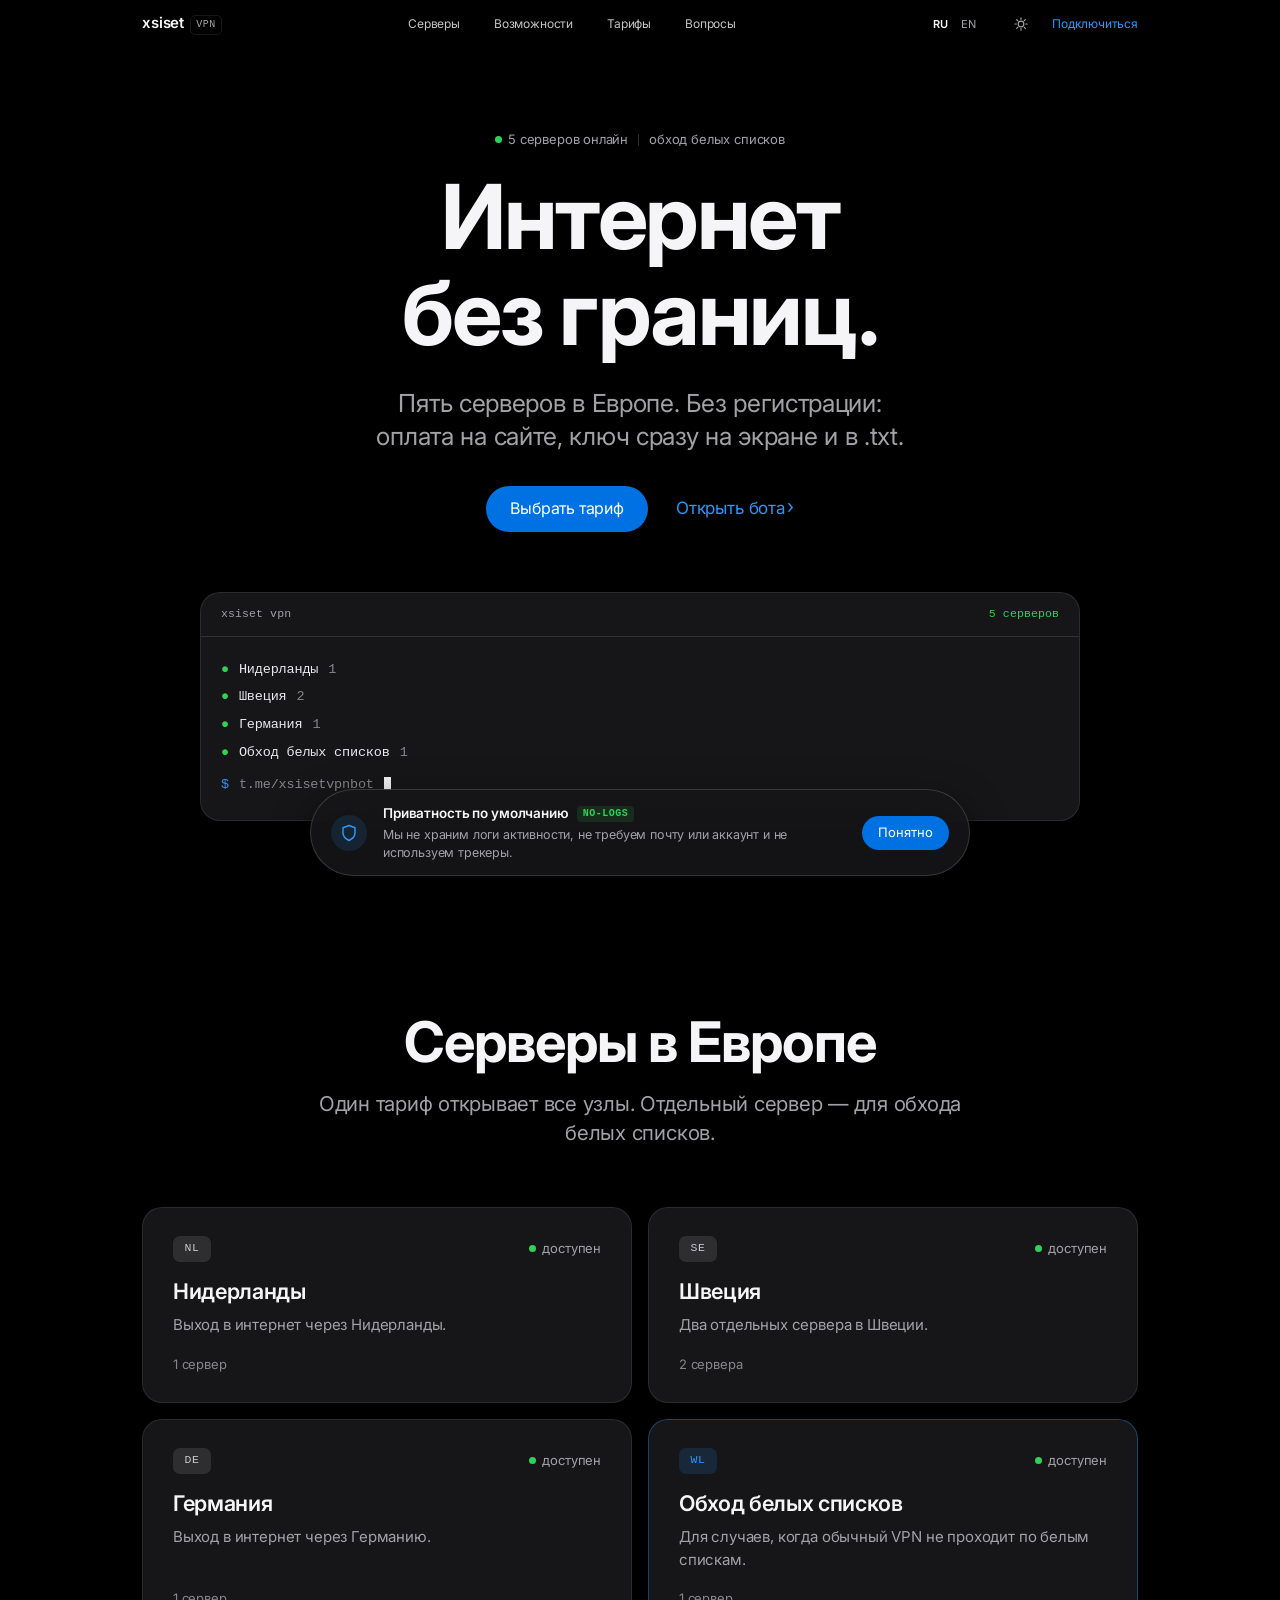
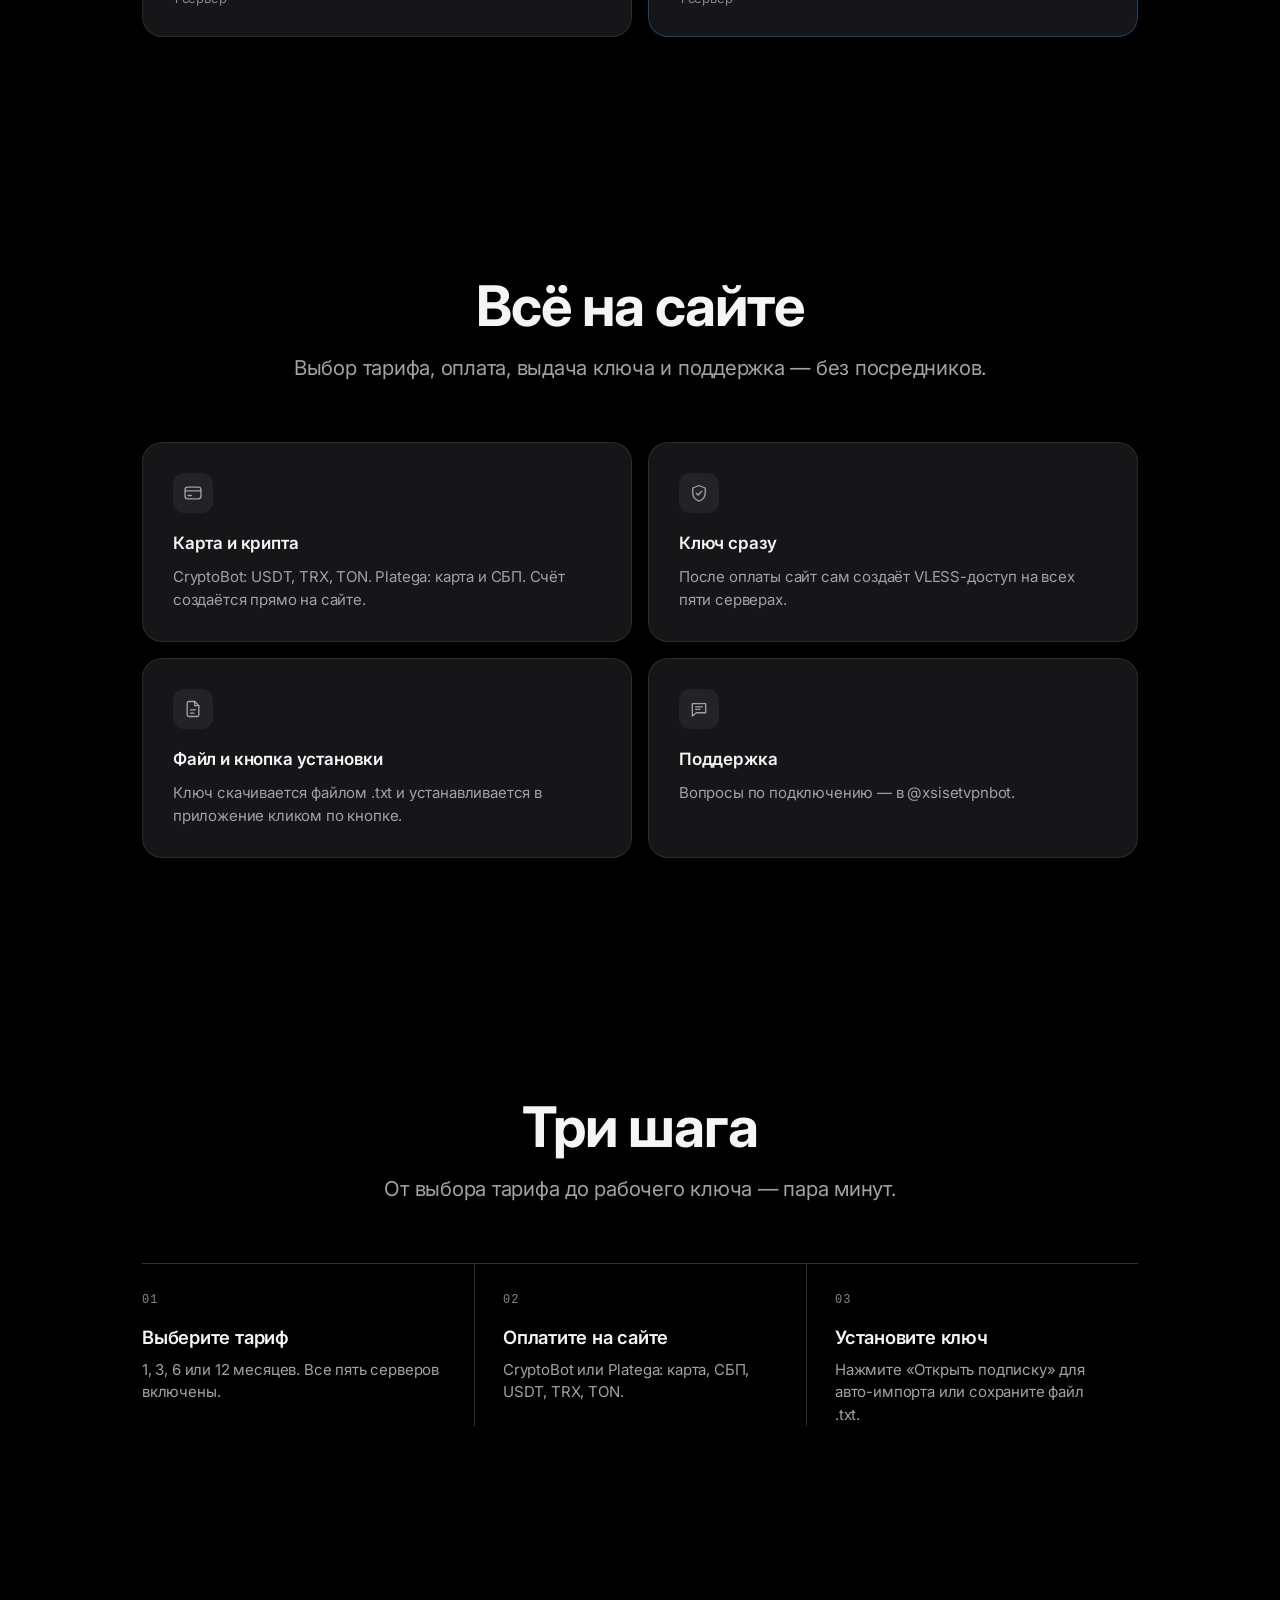
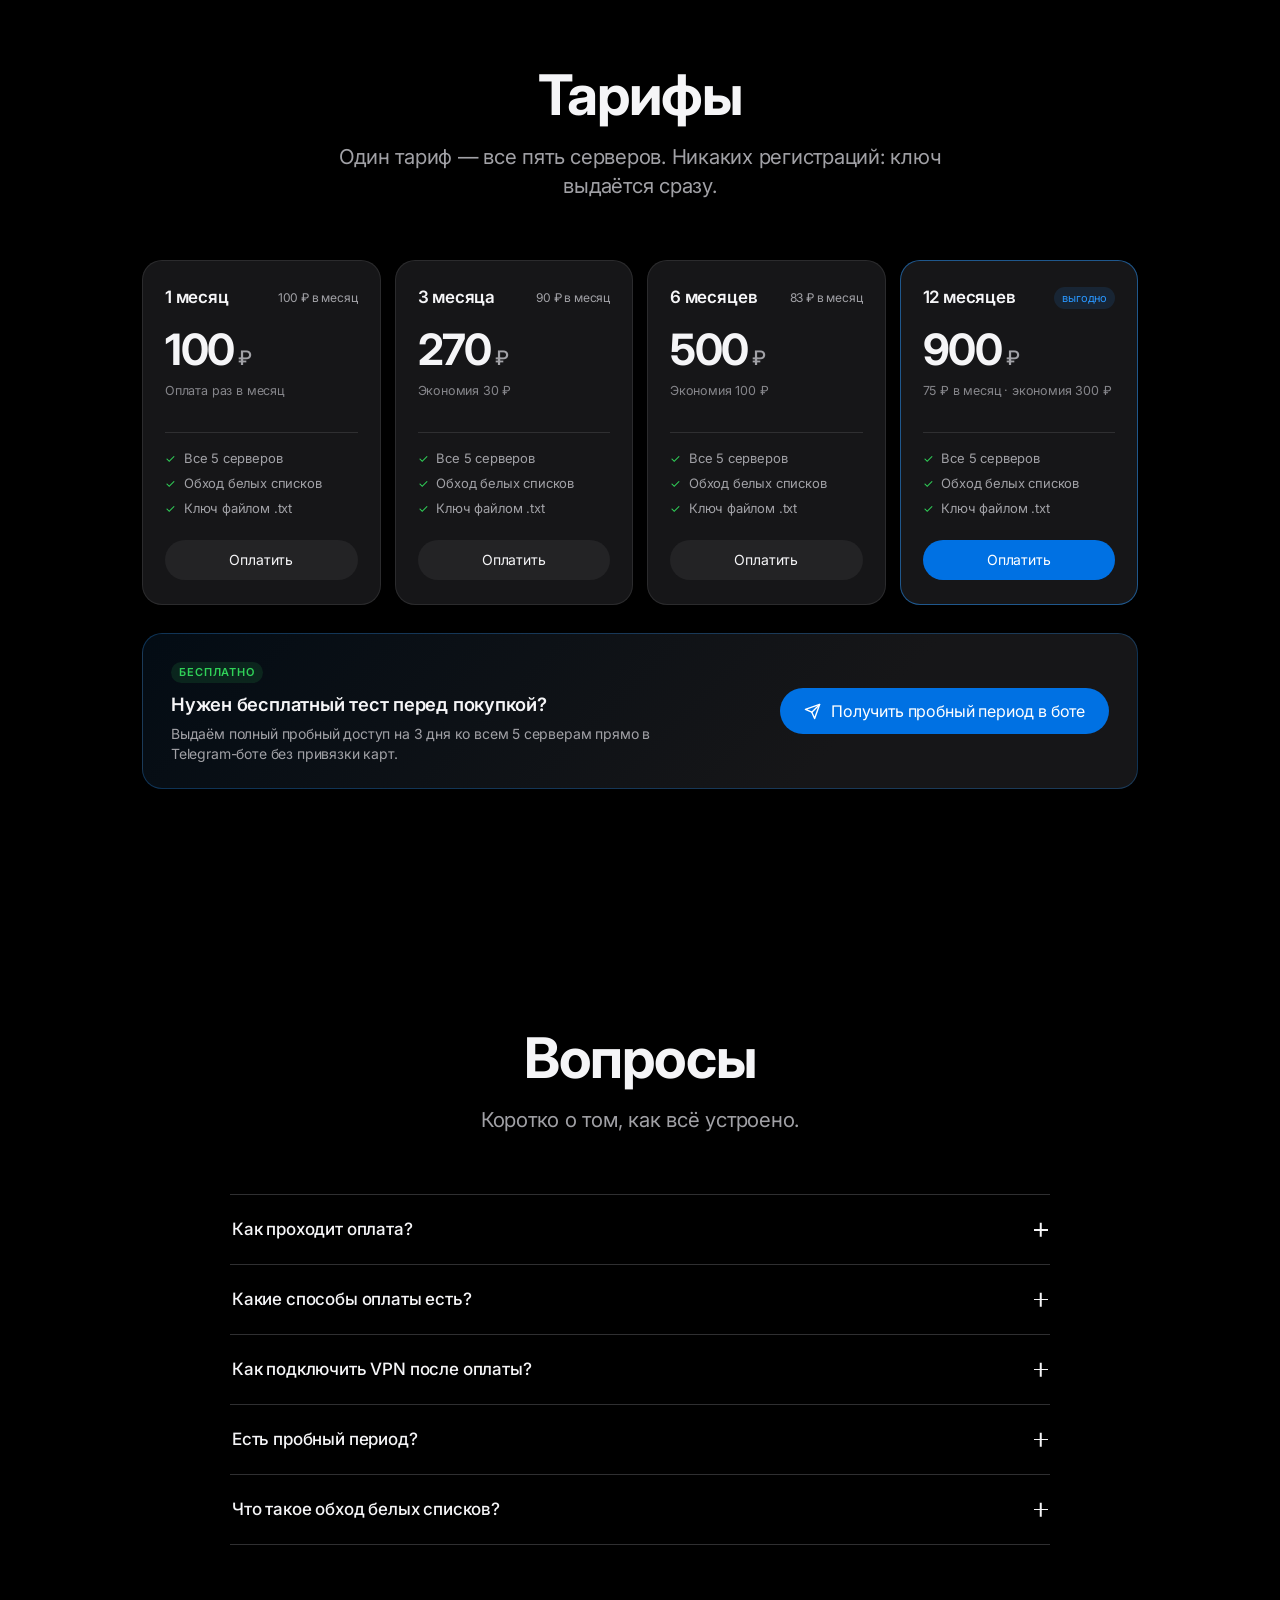
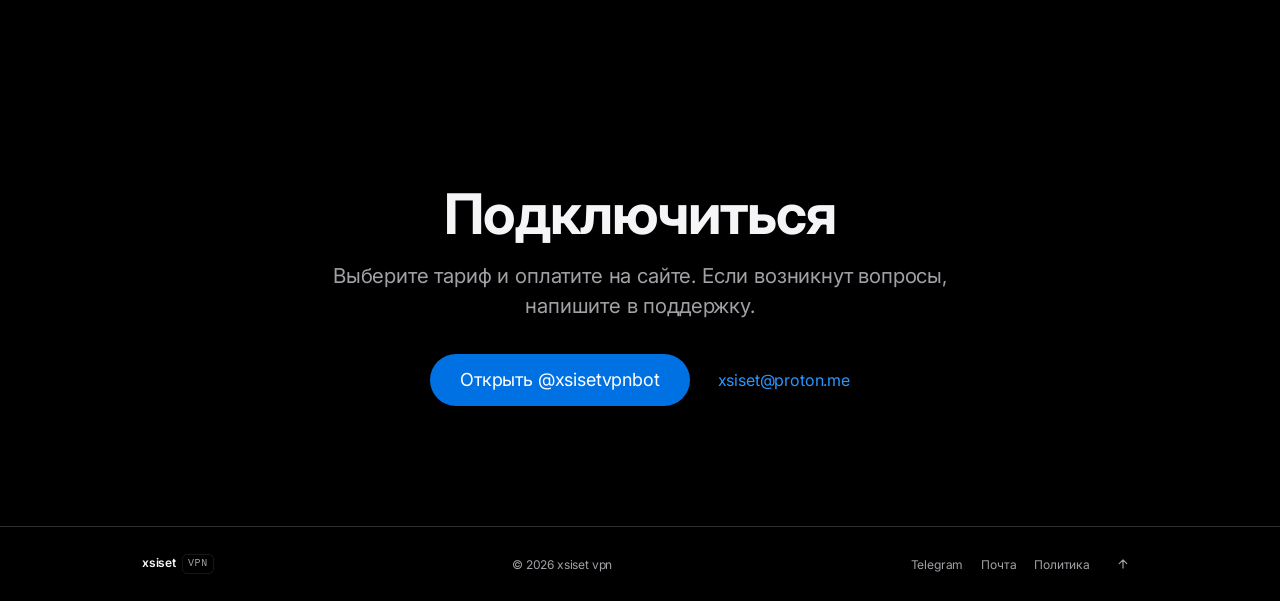
==== commit 78dc2b45: "рабочая версия" ====
--- a/index.html
+++ b/index.html
@@ -1,594 +1,625 @@
 <!DOCTYPE html>
 <html lang="ru">
+
 <head>
-<meta charset="UTF-8" />
-<meta name="viewport" content="width=device-width, initial-scale=1" />
-<title>xsiset vpn · VPN без границ</title>
-<meta name="description" content="xsiset vpn: пять серверов в Европе, обход белых списков, оплата картой и криптой на сайте, ключ файлом .txt сразу после оплаты." />
-<meta name="theme-color" content="#000000" />
-
-<meta property="og:type" content="website" />
-<meta property="og:site_name" content="xsiset vpn" />
-<meta property="og:title" content="xsiset vpn · VPN без границ" />
-<meta property="og:description" content="Пять серверов в Европе, обход белых списков, оплата картой и криптой, ключ файлом." />
-<meta property="og:locale" content="ru_RU" />
-<meta name="twitter:card" content="summary_large_image" />
-
-<link rel="icon" href="data:image/svg+xml,%3Csvg xmlns='http://www.w3.org/2000/svg' viewBox='0 0 64 64'%3E%3Crect width='64' height='64' rx='14' fill='%23000000'/%3E%3Cpath d='M32 13l15 6v11c0 10-6.3 17.8-15 21-8.7-3.2-15-11-15-21V19l15-6z' fill='none' stroke='%23f5f5f7' stroke-width='4' stroke-linejoin='round'/%3E%3Cpath d='M25 32l5 5 10-10' fill='none' stroke='%232997ff' stroke-width='4' stroke-linecap='round' stroke-linejoin='round'/%3E%3C/svg%3E" />
-
-<link rel="preconnect" href="https://fonts.googleapis.com" />
-<link rel="preconnect" href="https://fonts.gstatic.com" crossorigin />
-<link rel="stylesheet" href="https://fonts.googleapis.com/css2?family=Inter:wght@400;500;600;700&display=swap" />
-
-<script>try{if(localStorage.getItem('xsisetvpn-theme')==='light')document.documentElement.setAttribute('data-theme','light')}catch(e){}document.documentElement.className += ' js';setTimeout(function(){if(!document.documentElement.classList.contains('js-ready')){document.documentElement.classList.add('js-safe')}},2500);</script>
-<link rel="stylesheet" href="style.css?v=20261101c" />
+  <meta charset="UTF-8" />
+  <meta name="viewport" content="width=device-width, initial-scale=1" />
+  <title>xsiset vpn · VPN без границ</title>
+  <meta name="description"
+    content="xsiset vpn: пять серверов в Европе, обход белых списков, мгновенная оплата без регистрации, ключ файлом .txt." />
+  <meta name="theme-color" content="#000000" />
+
+  <meta property="og:type" content="website" />
+  <meta property="og:site_name" content="xsiset vpn" />
+  <meta property="og:title" content="xsiset vpn · VPN без границ" />
+  <meta property="og:description"
+    content="Пять серверов в Европе, обход белых списков, оплата картой и криптой, ключ файлом." />
+  <meta property="og:locale" content="ru_RU" />
+  <meta name="twitter:card" content="summary_large_image" />
+
+  <link rel="icon"
+    href="data:image/svg+xml,%3Csvg xmlns='http://www.w3.org/2000/svg' viewBox='0 0 64 64'%3E%3Crect width='64' height='64' rx='14' fill='%23000000'/%3E%3Cpath d='M32 13l15 6v11c0 10-6.3 17.8-15 21-8.7-3.2-15-11-15-21V19l15-6z' fill='none' stroke='%23f5f5f7' stroke-width='4' stroke-linejoin='round'/%3E%3Cpath d='M25 32l5 5 10-10' fill='none' stroke='%232997ff' stroke-width='4' stroke-linecap='round' stroke-linejoin='round'/%3E%3C/svg%3E" />
+
+  <link rel="preconnect" href="https://fonts.googleapis.com" />
+  <link rel="preconnect" href="https://fonts.gstatic.com" crossorigin />
+  <link rel="stylesheet" href="https://fonts.googleapis.com/css2?family=Inter:wght@400;500;600;700&display=swap" />
+
+  <script>try { if (localStorage.getItem('xsisetvpn-theme') === 'light') document.documentElement.setAttribute('data-theme', 'light') } catch (e) { } document.documentElement.className += ' js'; setTimeout(function () { if (!document.documentElement.classList.contains('js-ready')) { document.documentElement.classList.add('js-safe') } }, 2500);</script>
+  <link rel="stylesheet" href="style.css?v=20261104prod" />
 </head>
+
 <body>
 
-<a class="skip" href="#top" data-i18n="a11y.skip">К содержимому</a>
-
-<!-- ================= HEADER ================= -->
-<header class="hdr" id="hdr">
-  <div class="wrap hdr__in">
-    <a class="brand" href="#top">
-      <span class="brand__name" data-i18n="brand">xsiset</span>
-      <span class="brand__tag">vpn</span>
-    </a>
-
-    <nav class="nav" id="nav">
-      <a href="#servers" data-i18n="nav.servers">Серверы</a>
-      <a href="#features" data-i18n="nav.features">Возможности</a>
-      <a href="#pricing" data-i18n="nav.pricing">Тарифы</a>
-      <a href="#account" data-i18n="nav.account">Мои ключи</a>
-      <a href="#faq" data-i18n="nav.faq">Вопросы</a>
-    </nav>
-
-    <div class="hdr__right">
-      <div class="lang" role="group" aria-label="Язык" data-i18n-aria="aria.lang">
-        <button type="button" class="lang__btn is-active" data-lang="ru" aria-pressed="true">RU</button>
-        <button type="button" class="lang__btn" data-lang="en" aria-pressed="false">EN</button>
-      </div>
-      <button type="button" class="theme-btn" id="themeBtn" aria-label="Сменить тему" data-i18n-aria="aria.theme">
-        <svg class="theme-btn__sun" viewBox="0 0 24 24" fill="none" stroke="currentColor" stroke-width="1.8" stroke-linecap="round" aria-hidden="true"><circle cx="12" cy="12" r="4.2"/><path d="M12 2.8v2.2M12 19v2.2M2.8 12H5M19 12h2.2M5.5 5.5l1.6 1.6M16.9 16.9l1.6 1.6M18.5 5.5l-1.6 1.6M7.1 16.9l-1.6 1.6"/></svg>
-        <svg class="theme-btn__moon" viewBox="0 0 24 24" fill="none" stroke="currentColor" stroke-width="1.8" stroke-linecap="round" stroke-linejoin="round" aria-hidden="true"><path d="M20 14.2A8.2 8.2 0 0 1 9.8 4a8.2 8.2 0 1 0 10.2 10.2Z"/></svg>
-      </button>
-      <a class="hdr__cta" href="#pricing" data-i18n="nav.cta">Подключиться</a>
-      <button type="button" class="burger" id="burger" aria-label="Меню" data-i18n-aria="aria.menu" aria-expanded="false" aria-controls="nav">
-        <span></span><span></span>
+  <a class="skip" href="#top" data-i18n="a11y.skip">К содержимому</a>
+
+  <!-- ================= HEADER ================= -->
+  <header class="hdr" id="hdr">
+    <div class="wrap hdr__in">
+      <a class="brand" href="#top">
+        <span class="brand__name" data-i18n="brand">xsiset</span>
+        <span class="brand__tag">vpn</span>
+      </a>
+
+      <nav class="nav" id="nav">
+        <a href="#servers" data-i18n="nav.servers">Серверы</a>
+        <a href="#features" data-i18n="nav.features">Возможности</a>
+        <a href="#pricing" data-i18n="nav.pricing">Тарифы</a>
+        <a href="#faq" data-i18n="nav.faq">Вопросы</a>
+      </nav>
+
+      <div class="hdr__right">
+        <div class="lang" role="group" aria-label="Язык" data-i18n-aria="aria.lang">
+          <button type="button" class="lang__btn is-active" data-lang="ru" aria-pressed="true">RU</button>
+          <button type="button" class="lang__btn" data-lang="en" aria-pressed="false">EN</button>
+        </div>
+        <button type="button" class="theme-btn" id="themeBtn" aria-label="Сменить тему" data-i18n-aria="aria.theme">
+          <svg class="theme-btn__sun" viewBox="0 0 24 24" fill="none" stroke="currentColor" stroke-width="1.8"
+            stroke-linecap="round" aria-hidden="true">
+            <circle cx="12" cy="12" r="4.2" />
+            <path
+              d="M12 2.8v2.2M12 19v2.2M2.8 12H5M19 12h2.2M5.5 5.5l1.6 1.6M16.9 16.9l1.6 1.6M18.5 5.5l-1.6 1.6M7.1 16.9l-1.6 1.6" />
+          </svg>
+          <svg class="theme-btn__moon" viewBox="0 0 24 24" fill="none" stroke="currentColor" stroke-width="1.8"
+            stroke-linecap="round" stroke-linejoin="round" aria-hidden="true">
+            <path d="M20 14.2A8.2 8.2 0 0 1 9.8 4a8.2 8.2 0 1 0 10.2 10.2Z" />
+          </svg>
+        </button>
+        <a class="hdr__cta" href="#pricing" data-i18n="nav.cta">Подключиться</a>
+        <button type="button" class="burger" id="burger" aria-label="Меню" data-i18n-aria="aria.menu"
+          aria-expanded="false" aria-controls="nav">
+          <span></span><span></span>
+        </button>
+      </div>
+    </div>
+  </header>
+
+  <main id="top" tabindex="-1">
+
+    <!-- ================= HERO ================= -->
+    <section class="hero">
+      <div class="wrap">
+        <p class="hero__badge reveal">
+          <span class="status status--live"><i></i><span data-i18n="hero.live">5 серверов онлайн</span></span>
+          <span class="hero__badge-sep" aria-hidden="true"></span>
+          <span data-i18n="hero.badge">обход белых списков</span>
+        </p>
+
+        <h1 class="hero__title">
+          <span class="hero__line"><span data-i18n="hero.t1">Интернет</span></span>
+          <span class="hero__line"><span data-i18n="hero.t2">без границ.</span></span>
+        </h1>
+
+        <p class="hero__tagline" data-i18n="hero.text">
+          Пять серверов в Европе. Без регистрации: оплата на сайте, ключ сразу на экране и в .txt.
+        </p>
+
+        <div class="hero__actions">
+          <a class="btn btn--primary" href="#pricing" data-i18n="hero.cta1">Выбрать тариф</a>
+          <a class="link-cta" href="https://t.me/xsisetvpnbot" target="_blank" rel="noopener"
+            data-i18n="hero.cta2">Открыть бота</a>
+        </div>
+
+        <div class="hero__visual">
+          <div class="term" role="img" aria-label="Список серверов xsiset vpn" data-i18n-aria="aria.term">
+            <div class="term__bar">
+              <span class="term__name">xsiset vpn</span>
+              <span class="term__state" data-i18n="term.state">5 серверов</span>
+            </div>
+            <div class="term__body">
+              <p><span class="c-ok">●</span> <span data-i18n="servers.nl">Нидерланды</span> <span class="c-mut">1</span>
+              </p>
+              <p><span class="c-ok">●</span> <span data-i18n="servers.se">Швеция</span> <span class="c-mut">2</span></p>
+              <p><span class="c-ok">●</span> <span data-i18n="servers.de">Германия</span> <span class="c-mut">1</span>
+              </p>
+              <p><span class="c-ok">●</span> <span data-i18n="servers.wl">Обход белых списков</span> <span
+                  class="c-mut">1</span></p>
+              <p class="term__line"><span class="c-p">$</span> <span class="c-mut">t.me/xsisetvpnbot</span> <span
+                  class="c-cursor" aria-hidden="true"></span></p>
+            </div>
+          </div>
+        </div>
+      </div>
+    </section>
+
+    <!-- ================= SERVERS ================= -->
+    <section class="sec" id="servers">
+      <div class="wrap">
+        <header class="sec__head reveal">
+          <h2 data-i18n="servers.title">Серверы в Европе</h2>
+          <p class="lead" data-i18n="servers.text">
+            Один тариф открывает все узлы. Отдельный сервер — для обхода белых списков.
+          </p>
+        </header>
+
+        <div class="node-grid">
+          <article class="node reveal">
+            <div class="node__top">
+              <span class="node__code">NL</span>
+              <span class="status status--live"><i></i><span data-i18n="node.online">доступен</span></span>
+            </div>
+            <h3 data-i18n="servers.nl">Нидерланды</h3>
+            <p data-i18n="servers.nl.d">Выход в интернет через Нидерланды.</p>
+            <span class="node__count" data-i18n="servers.one">1 сервер</span>
+          </article>
+
+          <article class="node reveal" style="--d:60ms">
+            <div class="node__top">
+              <span class="node__code">SE</span>
+              <span class="status status--live"><i></i><span data-i18n="node.online">доступен</span></span>
+            </div>
+            <h3 data-i18n="servers.se">Швеция</h3>
+            <p data-i18n="servers.se.d">Два отдельных сервера в Швеции.</p>
+            <span class="node__count" data-i18n="servers.two">2 сервера</span>
+          </article>
+
+          <article class="node reveal" style="--d:120ms">
+            <div class="node__top">
+              <span class="node__code">DE</span>
+              <span class="status status--live"><i></i><span data-i18n="node.online">доступен</span></span>
+            </div>
+            <h3 data-i18n="servers.de">Германия</h3>
+            <p data-i18n="servers.de.d">Выход в интернет через Германию.</p>
+            <span class="node__count" data-i18n="servers.one">1 сервер</span>
+          </article>
+
+          <article class="node node--accent reveal" style="--d:180ms">
+            <div class="node__top">
+              <span class="node__code">WL</span>
+              <span class="status status--live"><i></i><span data-i18n="node.online">доступен</span></span>
+            </div>
+            <h3 data-i18n="servers.wl">Обход белых списков</h3>
+            <p data-i18n="servers.wl.d">Для случаев, когда обычный VPN не проходит по белым спискам.</p>
+            <span class="node__count" data-i18n="servers.one">1 сервер</span>
+          </article>
+        </div>
+      </div>
+    </section>
+
+    <!-- ================= FEATURES ================= -->
+    <section class="sec" id="features">
+      <div class="wrap">
+        <header class="sec__head reveal">
+          <h2 data-i18n="feat.title">Всё на сайте</h2>
+          <p class="lead" data-i18n="feat.text">
+            Выбор тарифа, оплата, выдача ключа и поддержка — без посредников.
+          </p>
+        </header>
+
+        <div class="feat-grid">
+          <article class="feat reveal">
+            <span class="feat__icon" aria-hidden="true">
+              <svg viewBox="0 0 24 24" fill="none" stroke="currentColor" stroke-width="1.6" stroke-linecap="round"
+                stroke-linejoin="round">
+                <rect x="2.5" y="5" width="19" height="14" rx="3" />
+                <path d="M2.5 9.5h19M6 15h4" />
+              </svg>
+            </span>
+            <h3 data-i18n="feat.pay.t">Карта и крипта</h3>
+            <p data-i18n="feat.pay.d">CryptoBot: USDT, TRX, TON. Platega: карта и СБП. Счёт создаётся прямо на сайте.
+            </p>
+          </article>
+
+          <article class="feat reveal" style="--d:60ms">
+            <span class="feat__icon" aria-hidden="true">
+              <svg viewBox="0 0 24 24" fill="none" stroke="currentColor" stroke-width="1.6" stroke-linecap="round"
+                stroke-linejoin="round">
+                <path d="M12 3l7.5 3v5.6c0 4.8-3.2 8.6-7.5 10.1-4.3-1.5-7.5-5.3-7.5-10.1V6L12 3z" />
+                <path d="M8.7 12.2l2.2 2.2 4.4-4.4" />
+              </svg>
+            </span>
+            <h3 data-i18n="feat.auto.t">Ключ сразу</h3>
+            <p data-i18n="feat.auto.d">После оплаты сайт сам создаёт VLESS-доступ на всех пяти серверах.</p>
+          </article>
+
+          <article class="feat reveal" style="--d:120ms">
+            <span class="feat__icon" aria-hidden="true">
+              <svg viewBox="0 0 24 24" fill="none" stroke="currentColor" stroke-width="1.6" stroke-linecap="round"
+                stroke-linejoin="round">
+                <path d="M14 3H7a2 2 0 0 0-2 2v14a2 2 0 0 0 2 2h10a2 2 0 0 0 2-2V8l-5-5z" />
+                <path d="M14 3v5h5M9 13h6M9 17h4" />
+              </svg>
+            </span>
+            <h3 data-i18n="feat.renew.t">Файл и кнопка установки</h3>
+            <p data-i18n="feat.renew.d">Ключ скачивается файлом .txt и устанавливается в приложение кликом по кнопке.
+            </p>
+          </article>
+
+          <article class="feat reveal" style="--d:180ms">
+            <span class="feat__icon" aria-hidden="true">
+              <svg viewBox="0 0 24 24" fill="none" stroke="currentColor" stroke-width="1.6" stroke-linecap="round"
+                stroke-linejoin="round">
+                <path d="M4 5.5h16v11H9l-5 4V5.5z" />
+                <path d="M8 9.5h8M8 12.5h5" />
+              </svg>
+            </span>
+            <h3 data-i18n="feat.help.t">Поддержка</h3>
+            <p data-i18n="feat.help.d">Вопросы по подключению — в @xsisetvpnbot.</p>
+          </article>
+        </div>
+      </div>
+    </section>
+
+    <!-- ================= HOW ================= -->
+    <section class="sec" id="how">
+      <div class="wrap">
+        <header class="sec__head reveal">
+          <h2 data-i18n="how.title">Три шага</h2>
+          <p class="lead" data-i18n="how.text">От выбора тарифа до рабочего ключа — пара минут.</p>
+        </header>
+
+        <ol class="steps">
+          <li class="step reveal">
+            <span class="step__n" aria-hidden="true">01</span>
+            <h3 data-i18n="how.s1.t">Выберите тариф</h3>
+            <p data-i18n="how.s1.d">1, 3, 6 или 12 месяцев. Все пять серверов включены.</p>
+          </li>
+          <li class="step reveal" style="--d:80ms">
+            <span class="step__n" aria-hidden="true">02</span>
+            <h3 data-i18n="how.s2.t">Оплатите на сайте</h3>
+            <p data-i18n="how.s2.d">CryptoBot или Platega: карта, СБП, USDT, TRX, TON.</p>
+          </li>
+          <li class="step reveal" style="--d:160ms">
+            <span class="step__n" aria-hidden="true">03</span>
+            <h3 data-i18n="how.s3.t">Установите ключ</h3>
+            <p data-i18n="how.s3.d">Нажмите «Открыть подписку» для добавления в приложение или сохраните файл .txt.</p>
+          </li>
+        </ol>
+      </div>
+    </section>
+
+    <!-- ================= PRICING ================= -->
+    <section class="sec" id="pricing">
+      <div class="wrap">
+        <header class="sec__head reveal">
+          <h2 data-i18n="price.title">Тарифы</h2>
+          <p class="lead" data-i18n="price.text">Один тариф — все пять серверов. Никаких регистраций: ключ выдаётся
+            сразу.</p>
+        </header>
+
+        <div class="plan-grid">
+          <article class="plan reveal">
+            <div class="plan__head">
+              <h3 data-i18n="plan.m1">1 месяц</h3>
+              <span class="plan__per" data-i18n="plan.m1.per">100 ₽ в месяц</span>
+            </div>
+            <p class="plan__price"><span class="plan__num">100</span> <span class="plan__cur">₽</span></p>
+            <p class="plan__note" data-i18n="plan.m1.note">Оплата раз в месяц</p>
+            <ul class="plan__list">
+              <li data-i18n="plan.all">Все 5 серверов</li>
+              <li data-i18n="plan.wl">Обход белых списков</li>
+              <li data-i18n="plan.key">Ключ файлом .txt</li>
+            </ul>
+            <a class="btn plan__btn" href="#checkout" data-plan="m1" data-i18n="plan.cta">Оплатить</a>
+          </article>
+
+          <article class="plan reveal" style="--d:60ms">
+            <div class="plan__head">
+              <h3 data-i18n="plan.m3">3 месяца</h3>
+              <span class="plan__per" data-i18n="plan.m3.per">90 ₽ в месяц</span>
+            </div>
+            <p class="plan__price"><span class="plan__num">270</span> <span class="plan__cur">₽</span></p>
+            <p class="plan__note" data-i18n="plan.m3.note">Экономия 30 ₽</p>
+            <ul class="plan__list">
+              <li data-i18n="plan.all">Все 5 серверов</li>
+              <li data-i18n="plan.wl">Обход белых списков</li>
+              <li data-i18n="plan.key">Ключ файлом .txt</li>
+            </ul>
+            <a class="btn plan__btn" href="#checkout" data-plan="m3" data-i18n="plan.cta">Оплатить</a>
+          </article>
+
+          <article class="plan reveal" style="--d:120ms">
+            <div class="plan__head">
+              <h3 data-i18n="plan.m6">6 месяцев</h3>
+              <span class="plan__per" data-i18n="plan.m6.per">83 ₽ в месяц</span>
+            </div>
+            <p class="plan__price"><span class="plan__num">500</span> <span class="plan__cur">₽</span></p>
+            <p class="plan__note" data-i18n="plan.m6.note">Экономия 100 ₽</p>
+            <ul class="plan__list">
+              <li data-i18n="plan.all">Все 5 серверов</li>
+              <li data-i18n="plan.wl">Обход белых списков</li>
+              <li data-i18n="plan.key">Ключ файлом .txt</li>
+            </ul>
+            <a class="btn plan__btn" href="#checkout" data-plan="m6" data-i18n="plan.cta">Оплатить</a>
+          </article>
+
+          <article class="plan plan--best reveal" style="--d:180ms">
+            <div class="plan__head">
+              <h3 data-i18n="plan.m12">12 месяцев</h3>
+              <span class="plan__badge" data-i18n="plan.best">выгодно</span>
+            </div>
+            <p class="plan__price"><span class="plan__num">900</span> <span class="plan__cur">₽</span></p>
+            <p class="plan__note" data-i18n="plan.m12.note">75 ₽ в месяц · экономия 300 ₽</p>
+            <ul class="plan__list">
+              <li data-i18n="plan.all">Все 5 серверов</li>
+              <li data-i18n="plan.wl">Обход белых списков</li>
+              <li data-i18n="plan.key">Ключ файлом .txt</li>
+            </ul>
+            <a class="btn plan__btn" href="#checkout" data-plan="m12" data-i18n="plan.cta">Оплатить</a>
+          </article>
+        </div>
+
+        <!-- Заметный баннер пробного периода -->
+        <div class="trial-card reveal">
+          <div class="trial-card__body">
+            <span class="trial-card__badge">Бесплатно</span>
+            <h3 class="trial-card__title">Нужен бесплатный тест перед покупкой?</h3>
+            <p class="trial-card__text">
+              Выдаём полный пробный доступ на 3 дня ко всем 5 серверам прямо в Telegram-боте без привязки карт.
+            </p>
+          </div>
+          <a class="btn btn--primary trial-card__btn" href="https://t.me/xsisetvpnbot" target="_blank" rel="noopener">
+            <svg viewBox="0 0 24 24" fill="none" stroke="currentColor" stroke-width="2" stroke-linecap="round"
+              stroke-linejoin="round" aria-hidden="true">
+              <line x1="22" y1="2" x2="11" y2="13"></line>
+              <polygon points="22 2 15 22 11 13 2 9 22 2"></polygon>
+            </svg>
+            <span>Получить пробный период в боте</span>
+          </a>
+        </div>
+
+        <!-- ФОРМА ОФОРМЛЕНИЯ ЗАКАЗА -->
+        <section class="checkout" id="checkout" hidden aria-labelledby="checkoutTitle">
+          <div class="checkout__head">
+            <div>
+              <span class="checkout__label" data-i18n="co.label">Заказ</span>
+              <h3 id="checkoutTitle" data-i18n="co.formTitle">Оформление</h3>
+            </div>
+            <button type="button" class="link-btn" id="cancelBtn" data-i18n="co.cancel">Выбрать другой тариф</button>
+          </div>
+
+          <p class="checkout__plan"><span id="orderPlan">—</span><span class="dot" aria-hidden="true">·</span><span
+              id="orderAmount">—</span></p>
+
+          <div class="co-block">
+            <span class="co-block__label" data-i18n="co.method">Способ оплаты</span>
+            <div class="pay-grid">
+              <label class="pay">
+                <input type="radio" name="payMethod" value="cryptobot" checked />
+                <span class="pay__body">
+                  <span class="pay__title">CryptoBot</span>
+                  <span class="pay__sub" data-i18n="co.cryptoSub">USDT, TRX, TON</span>
+                </span>
+              </label>
+              <label class="pay">
+                <input type="radio" name="payMethod" value="platega" />
+                <span class="pay__body">
+                  <span class="pay__title">Platega</span>
+                  <span class="pay__sub" data-i18n="co.plategaSub">Карта, СБП</span>
+                </span>
+              </label>
+            </div>
+
+            <label class="field field--asset" id="assetField">
+              <span data-i18n="co.asset">Монета</span>
+              <select id="payAsset">
+                <option value="USDT">USDT</option>
+                <option value="TRX">TRX</option>
+                <option value="TON">TON</option>
+              </select>
+            </label>
+          </div>
+
+          <label class="consent">
+            <input type="checkbox" id="consentBox" checked />
+            <span>
+              <span data-i18n="co.consentText">Я согласен с</span>
+              <a href="privacy.html" target="_blank" rel="noopener" data-i18n="co.consentLink">условиями сервиса и
+                политикой конфиденциальности</a>.
+            </span>
+          </label>
+
+          <div class="checkout__actions">
+            <button type="button" class="btn btn--primary" id="startPayBtn">
+              <span data-i18n="co.payNow">Перейти к оплате</span> <span id="startPaySum">—</span>
+            </button>
+          </div>
+
+          <p class="checkout__status" id="checkoutStatus" role="status" aria-live="polite"></p>
+        </section>
+
+        <!-- ПАНЕЛЬ ОЖИДАНИЯ ОПЛАТЫ -->
+        <section class="checkout checkout--pay" id="paymentPanel" hidden aria-labelledby="paymentTitle">
+          <div class="checkout__head">
+            <div>
+              <span class="checkout__label" data-i18n="co.payLabel">Оплата</span>
+              <h3 id="paymentTitle" data-i18n="co.awaiting">Ожидает оплаты</h3>
+            </div>
+            <span class="pill pill--pending" id="orderStatus" data-i18n="co.pending">Ожидает оплаты</span>
+          </div>
+
+          <dl class="checkout__facts">
+            <div>
+              <dt data-i18n="co.number">Номер заказа</dt>
+              <dd id="payOrderId">—</dd>
+            </div>
+            <div>
+              <dt data-i18n="co.plan">Тариф</dt>
+              <dd id="payPlan">—</dd>
+            </div>
+            <div>
+              <dt data-i18n="co.sum">Сумма</dt>
+              <dd id="payAmount">—</dd>
+            </div>
+          </dl>
+
+          <p class="checkout__hint" id="payHint" data-i18n="co.payHint">Откройте оплату и завершите платёж. Статус
+            обновится автоматически.</p>
+
+          <div class="checkout__actions">
+            <a class="btn btn--primary" id="openPayBtn" href="#" target="_blank" rel="noopener"
+              data-i18n="co.openPay">Перейти к оплате</a>
+            <button type="button" class="btn btn--ghost" id="checkBtn" data-i18n="co.check">Проверить оплату</button>
+            <button type="button" class="link-btn" id="cancelPayBtn" data-i18n="co.cancelPay">Отменить</button>
+          </div>
+
+          <p class="checkout__status" id="payStatus" role="status" aria-live="polite"></p>
+        </section>
+
+        <!-- ПАНЕЛЬ ВЫДАЧИ КЛЮЧА -->
+        <section class="checkout checkout--done" id="donePanel" hidden aria-labelledby="doneTitle">
+          <div class="checkout__head">
+            <div>
+              <span class="checkout__label" data-i18n="co.doneLabel">Ключ готов</span>
+              <h3 id="doneTitle" data-i18n="co.doneTitle">Доступ активирован</h3>
+            </div>
+            <span class="pill pill--paid" data-i18n="co.paid">Оплачено</span>
+          </div>
+
+          <dl class="checkout__facts">
+            <div>
+              <dt data-i18n="co.number">Номер</dt>
+              <dd id="doneId">—</dd>
+            </div>
+            <div>
+              <dt data-i18n="co.plan">Тариф</dt>
+              <dd id="donePlan">—</dd>
+            </div>
+            <div>
+              <dt data-i18n="co.validUntil">Действует до</dt>
+              <dd id="doneValid">—</dd>
+            </div>
+          </dl>
+
+          <p class="checkout__hint" data-i18n="co.doneHint">Ключ — это ссылка-подписка. Нажмите «Открыть подписку» для
+            перехода или сохраните файл с ключом .txt.</p>
+
+          <code class="key-line" id="doneKey"></code>
+
+          <div class="checkout__actions">
+            <a class="btn btn--primary" id="installBtn" href="#" target="_blank" rel="noopener">
+              <svg viewBox="0 0 24 24" fill="none" stroke="currentColor" stroke-width="2" stroke-linecap="round"
+                stroke-linejoin="round" aria-hidden="true">
+                <path d="M18 13v6a2 2 0 0 1-2 2H5a2 2 0 0 1-2-2V8a2 2 0 0 1 2-2h6"></path>
+                <polyline points="15 3 21 3 21 9"></polyline>
+                <line x1="10" y1="14" x2="21" y2="3"></line>
+              </svg>
+              <span data-i18n="co.install">Открыть подписку</span>
+            </a>
+            <a class="btn btn--ghost" id="downloadBtn" href="#" download target="_blank" rel="noopener"
+              data-i18n="co.download">Файл с ключом (.txt)</a>
+            <button type="button" class="btn btn--ghost" id="copyKeyBtn" data-i18n="co.copy">Скопировать ссылку</button>
+            <button type="button" class="link-btn" id="newOrderBtn" data-i18n="co.newOrder">Купить ещё один
+              ключ</button>
+          </div>
+
+          <p class="checkout__status" id="doneStatus" role="status" aria-live="polite"></p>
+        </section>
+
+        <noscript>
+          <p class="noscript">Для оплаты на сайте нужен JavaScript.</p>
+        </noscript>
+      </div>
+    </section>
+
+    <!-- ================= FAQ ================= -->
+    <section class="sec" id="faq">
+      <div class="wrap">
+        <header class="sec__head reveal">
+          <h2 data-i18n="faq.title">Вопросы</h2>
+          <p class="lead" data-i18n="faq.text">Коротко о том, как всё устроено.</p>
+        </header>
+
+        <div class="faq">
+          <details class="faq__item reveal">
+            <summary><span data-i18n="faq.q1">Как проходит оплата?</span><span class="faq__plus"
+                aria-hidden="true"></span></summary>
+            <p data-i18n="faq.a1">Выбираете тариф и способ оплаты. Сайт создаёт счёт в CryptoBot или Platega, сам
+              проверяет оплату и сразу выдаёт ключ. Регистрация не требуется.</p>
+          </details>
+
+          <details class="faq__item reveal" style="--d:60ms">
+            <summary><span data-i18n="faq.q2">Какие способы оплаты есть?</span><span class="faq__plus"
+                aria-hidden="true"></span></summary>
+            <p data-i18n="faq.a2">CryptoBot принимает USDT, TRX и TON. Platega — банковские карты и СБП. Все расчёты в
+              рублях, комиссия сервиса видна до оплаты.</p>
+          </details>
+
+          <details class="faq__item reveal" style="--d:120ms">
+            <summary><span data-i18n="faq.q3">Как подключить VPN после оплаты?</span><span class="faq__plus"
+                aria-hidden="true"></span></summary>
+            <p data-i18n="faq.a3">Сразу после оплаты появится кнопка «Открыть подписку», которая позволяет скопировать
+              или импортировать данные в клиент (Happ, Streisand, v2rayNG, FoXray). Также можно скачать .txt файл или
+              скопировать ссылку вручную.</p>
+          </details>
+
+          <details class="faq__item reveal" style="--d:180ms">
+            <summary><span data-i18n="faq.q4">Есть пробный период?</span><span class="faq__plus"
+                aria-hidden="true"></span></summary>
+            <p data-i18n="faq.a4">Пробный доступ выдаётся только в Telegram-боте @xsisetvpnbot. На сайте сразу доступна
+              покупка полных тарифов.</p>
+          </details>
+
+          <details class="faq__item reveal" style="--d:240ms">
+            <summary><span data-i18n="faq.q5">Что такое обход белых списков?</span><span class="faq__plus"
+                aria-hidden="true"></span></summary>
+            <p data-i18n="faq.a5">Это специальный отдельный узел для случаев, когда обычные протоколы VPN блокируются по
+              белым спискам провайдеров. Он включён во все тарифы.</p>
+          </details>
+        </div>
+      </div>
+    </section>
+
+    <!-- ================= CONTACT ================= -->
+    <section class="sec" id="contact">
+      <div class="wrap cta">
+        <h2 class="reveal" data-i18n="cta.title">Подключиться</h2>
+        <p class="cta__text reveal" data-i18n="cta.text">
+          Выберите тариф и оплатите на сайте. Если возникнут вопросы, напишите в поддержку.
+        </p>
+        <div class="cta__actions reveal">
+          <a class="btn btn--primary btn--lg" href="https://t.me/xsisetvpnbot" target="_blank" rel="noopener"
+            data-i18n="cta.bot">Открыть @xsisetvpnbot</a>
+          <a class="cta__mail" href="mailto:xsiset@proton.me">xsiset@proton.me</a>
+        </div>
+      </div>
+    </section>
+
+  </main>
+
+  <!-- ================= FOOTER ================= -->
+  <footer class="ftr">
+    <div class="wrap ftr__in">
+      <a class="ftr__brand" href="#top">
+        <span data-i18n="brand">xsiset</span><span class="brand__tag">vpn</span>
+      </a>
+      <span class="ftr__copy">© 2026 xsiset vpn</span>
+      <a class="ftr__link" href="https://t.me/xsisetvpnbot" target="_blank" rel="noopener">Telegram</a>
+      <a class="ftr__link" href="mailto:xsiset@proton.me" data-i18n="ftr.mail">Почта</a>
+      <a class="ftr__link" href="privacy.html" data-i18n="ftr.privacy">Политика</a>
+      <button type="button" class="ftr__up" id="toTop" aria-label="Наверх" data-i18n-aria="aria.top">
+        <svg viewBox="0 0 24 24" fill="none" stroke="currentColor" stroke-width="2" stroke-linecap="round"
+          stroke-linejoin="round" aria-hidden="true">
+          <path d="M12 19V5M5.5 11.5L12 5l6.5 6.5" />
+        </svg>
       </button>
     </div>
-  </div>
-</header>
-
-<main id="top" tabindex="-1">
-
-<!-- ================= HERO ================= -->
-<section class="hero">
-  <div class="wrap">
-    <p class="hero__badge reveal">
-      <span class="status status--live"><i></i><span data-i18n="hero.live">5 серверов онлайн</span></span>
-      <span class="hero__badge-sep" aria-hidden="true"></span>
-      <span data-i18n="hero.badge">обход белых списков</span>
-    </p>
-
-    <h1 class="hero__title">
-      <span class="hero__line"><span data-i18n="hero.t1">Интернет</span></span>
-      <span class="hero__line"><span data-i18n="hero.t2">без границ.</span></span>
-    </h1>
-
-    <p class="hero__tagline" data-i18n="hero.text">
-      Пять серверов в Европе. Оплата на сайте, ключ — файлом .txt.
-    </p>
-
-    <div class="hero__actions">
-      <a class="btn btn--primary" href="#pricing" data-i18n="hero.cta1">Выбрать тариф</a>
-      <a class="link-cta" href="https://t.me/xsisetvpnbot" target="_blank" rel="noopener" data-i18n="hero.cta2">Открыть бота</a>
+  </footer>
+
+  <!-- ================= APPLE-STYLE PRIVACY PILL (Mullvad Model) ================= -->
+  <aside class="privacy-pill" id="privacyNotice" aria-label="Конфиденциальность сервиса">
+    <div class="privacy-pill__in">
+      <div class="privacy-pill__icon" aria-hidden="true">
+        <svg viewBox="0 0 24 24" fill="none" stroke="currentColor" stroke-width="2" stroke-linecap="round"
+          stroke-linejoin="round">
+          <path d="M12 22s8-4 8-10V5l-8-3-8 3v7c0 6 8 10 8 10z"></path>
+        </svg>
+      </div>
+      <div class="privacy-pill__content">
+        <div class="privacy-pill__headline">
+          <span class="privacy-pill__title" data-i18n="pill.title">Приватность по умолчанию</span>
+          <span class="privacy-pill__badge" data-i18n="pill.badge">No-Logs</span>
+        </div>
+        <p class="privacy-pill__desc" data-i18n="pill.desc">
+          Мы не храним логи активности, не требуем почту или аккаунт и не используем трекеры.
+          <a href="privacy.html" target="_blank" rel="noopener" data-i18n="pill.more">Подробнее</a>
+        </p>
+      </div>
+      <button type="button" class="btn btn--primary btn--sm privacy-pill__btn" id="privacyNoticeBtn"
+        data-i18n="pill.ok">Понятно</button>
     </div>
-
-    <div class="hero__visual">
-      <div class="term" role="img" aria-label="Список серверов xsiset vpn" data-i18n-aria="aria.term">
-        <div class="term__bar">
-          <span class="term__name">xsiset vpn</span>
-          <span class="term__state" data-i18n="term.state">5 серверов</span>
-        </div>
-        <div class="term__body">
-          <p><span class="c-ok">●</span> <span data-i18n="servers.nl">Нидерланды</span> <span class="c-mut">1</span></p>
-          <p><span class="c-ok">●</span> <span data-i18n="servers.se">Швеция</span> <span class="c-mut">2</span></p>
-          <p><span class="c-ok">●</span> <span data-i18n="servers.de">Германия</span> <span class="c-mut">1</span></p>
-          <p><span class="c-ok">●</span> <span data-i18n="servers.wl">Обход белых списков</span> <span class="c-mut">1</span></p>
-          <p class="term__line"><span class="c-p">$</span> <span class="c-mut">t.me/xsisetvpnbot</span> <span class="c-cursor" aria-hidden="true"></span></p>
-        </div>
-      </div>
-    </div>
-  </div>
-</section>
-
-<!-- ================= SERVERS ================= -->
-<section class="sec" id="servers">
-  <div class="wrap">
-    <header class="sec__head reveal">
-      <h2 data-i18n="servers.title">Серверы в Европе</h2>
-      <p class="lead" data-i18n="servers.text">
-        Один тариф открывает все узлы. Отдельный сервер — для обхода белых списков.
-      </p>
-    </header>
-
-    <div class="node-grid">
-      <article class="node reveal">
-        <div class="node__top">
-          <span class="node__code">NL</span>
-          <span class="status status--live"><i></i><span data-i18n="node.online">доступен</span></span>
-        </div>
-        <h3 data-i18n="servers.nl">Нидерланды</h3>
-        <p data-i18n="servers.nl.d">Выход в интернет через Нидерланды.</p>
-        <span class="node__count" data-i18n="servers.one">1 сервер</span>
-      </article>
-
-      <article class="node reveal" style="--d:60ms">
-        <div class="node__top">
-          <span class="node__code">SE</span>
-          <span class="status status--live"><i></i><span data-i18n="node.online">доступен</span></span>
-        </div>
-        <h3 data-i18n="servers.se">Швеция</h3>
-        <p data-i18n="servers.se.d">Два отдельных сервера в Швеции.</p>
-        <span class="node__count" data-i18n="servers.two">2 сервера</span>
-      </article>
-
-      <article class="node reveal" style="--d:120ms">
-        <div class="node__top">
-          <span class="node__code">DE</span>
-          <span class="status status--live"><i></i><span data-i18n="node.online">доступен</span></span>
-        </div>
-        <h3 data-i18n="servers.de">Германия</h3>
-        <p data-i18n="servers.de.d">Выход в интернет через Германию.</p>
-        <span class="node__count" data-i18n="servers.one">1 сервер</span>
-      </article>
-
-      <article class="node node--accent reveal" style="--d:180ms">
-        <div class="node__top">
-          <span class="node__code">WL</span>
-          <span class="status status--live"><i></i><span data-i18n="node.online">доступен</span></span>
-        </div>
-        <h3 data-i18n="servers.wl">Обход белых списков</h3>
-        <p data-i18n="servers.wl.d">Для случаев, когда обычный VPN не проходит по белым спискам.</p>
-        <span class="node__count" data-i18n="servers.one">1 сервер</span>
-      </article>
-    </div>
-  </div>
-</section>
-
-<!-- ================= FEATURES ================= -->
-<section class="sec" id="features">
-  <div class="wrap">
-    <header class="sec__head reveal">
-      <h2 data-i18n="feat.title">Всё на сайте</h2>
-      <p class="lead" data-i18n="feat.text">
-        Выбор тарифа, оплата, выдача ключа и поддержка — без посредников.
-      </p>
-    </header>
-
-    <div class="feat-grid">
-      <article class="feat reveal">
-        <span class="feat__icon" aria-hidden="true">
-          <svg viewBox="0 0 24 24" fill="none" stroke="currentColor" stroke-width="1.6" stroke-linecap="round" stroke-linejoin="round"><rect x="2.5" y="5" width="19" height="14" rx="3"/><path d="M2.5 9.5h19M6 15h4"/></svg>
-        </span>
-        <h3 data-i18n="feat.pay.t">Карта и крипта</h3>
-        <p data-i18n="feat.pay.d">CryptoBot: USDT, TRX, TON. Platega: карта и СБП. Счёт создаётся на сайте.</p>
-      </article>
-
-      <article class="feat reveal" style="--d:60ms">
-        <span class="feat__icon" aria-hidden="true">
-          <svg viewBox="0 0 24 24" fill="none" stroke="currentColor" stroke-width="1.6" stroke-linecap="round" stroke-linejoin="round"><path d="M12 3l7.5 3v5.6c0 4.8-3.2 8.6-7.5 10.1-4.3-1.5-7.5-5.3-7.5-10.1V6L12 3z"/><path d="M8.7 12.2l2.2 2.2 4.4-4.4"/></svg>
-        </span>
-        <h3 data-i18n="feat.auto.t">Ключ сразу</h3>
-        <p data-i18n="feat.auto.d">После оплаты сайт сам создаёт доступ на всех пяти серверах.</p>
-      </article>
-
-      <article class="feat reveal" style="--d:120ms">
-        <span class="feat__icon" aria-hidden="true">
-          <svg viewBox="0 0 24 24" fill="none" stroke="currentColor" stroke-width="1.6" stroke-linecap="round" stroke-linejoin="round"><path d="M14 3H7a2 2 0 0 0-2 2v14a2 2 0 0 0 2 2h10a2 2 0 0 0 2-2V8l-5-5z"/><path d="M14 3v5h5M9 13h6M9 17h4"/></svg>
-        </span>
-        <h3 data-i18n="feat.renew.t">Файл с ключом</h3>
-        <p data-i18n="feat.renew.d">Ключ скачивается как .txt: ссылка-подписка и инструкция внутри.</p>
-      </article>
-
-      <article class="feat reveal" style="--d:180ms">
-        <span class="feat__icon" aria-hidden="true">
-          <svg viewBox="0 0 24 24" fill="none" stroke="currentColor" stroke-width="1.6" stroke-linecap="round" stroke-linejoin="round"><path d="M4 5.5h16v11H9l-5 4V5.5z"/><path d="M8 9.5h8M8 12.5h5"/></svg>
-        </span>
-        <h3 data-i18n="feat.help.t">Поддержка</h3>
-        <p data-i18n="feat.help.d">Вопросы по подключению — в @xsisetvpnbot.</p>
-      </article>
-    </div>
-  </div>
-</section>
-
-<!-- ================= HOW ================= -->
-<section class="sec" id="how">
-  <div class="wrap">
-    <header class="sec__head reveal">
-      <h2 data-i18n="how.title">Три шага</h2>
-      <p class="lead" data-i18n="how.text">От выбора тарифа до рабочего ключа — пара минут.</p>
-    </header>
-
-    <ol class="steps">
-      <li class="step reveal">
-        <span class="step__n" aria-hidden="true">01</span>
-        <h3 data-i18n="how.s1.t">Выберите тариф</h3>
-        <p data-i18n="how.s1.d">1, 3, 6 или 12 месяцев. Все пять серверов включены.</p>
-      </li>
-      <li class="step reveal" style="--d:80ms">
-        <span class="step__n" aria-hidden="true">02</span>
-        <h3 data-i18n="how.s2.t">Оплатите на сайте</h3>
-        <p data-i18n="how.s2.d">CryptoBot или Platega: карта, СБП, USDT, TRX, TON.</p>
-      </li>
-      <li class="step reveal" style="--d:160ms">
-        <span class="step__n" aria-hidden="true">03</span>
-        <h3 data-i18n="how.s3.t">Скачайте ключ</h3>
-        <p data-i18n="how.s3.d">Файл .txt со ссылкой-подпиской и инструкцией по подключению.</p>
-      </li>
-    </ol>
-  </div>
-</section>
-
-<!-- ================= PRICING ================= -->
-<section class="sec" id="pricing">
-  <div class="wrap">
-    <header class="sec__head reveal">
-      <h2 data-i18n="price.title">Тарифы</h2>
-      <p class="lead" data-i18n="price.text">Один тариф — все пять серверов. Оплата в рублях, ключ файлом .txt.</p>
-    </header>
-
-    <div class="plan-grid">
-      <article class="plan reveal">
-        <div class="plan__head">
-          <h3 data-i18n="plan.m1">1 месяц</h3>
-          <span class="plan__per" data-i18n="plan.m1.per">100 ₽ в месяц</span>
-        </div>
-        <p class="plan__price"><span class="plan__num">100</span> <span class="plan__cur">₽</span></p>
-        <p class="plan__note" data-i18n="plan.m1.note">Оплата раз в месяц</p>
-        <ul class="plan__list">
-          <li data-i18n="plan.all">Все 5 серверов</li>
-          <li data-i18n="plan.wl">Обход белых списков</li>
-          <li data-i18n="plan.key">Ключ файлом .txt</li>
-        </ul>
-        <a class="btn plan__btn" href="#checkout" data-plan="m1" data-i18n="plan.cta">Оплатить</a>
-      </article>
-
-      <article class="plan reveal" style="--d:60ms">
-        <div class="plan__head">
-          <h3 data-i18n="plan.m3">3 месяца</h3>
-          <span class="plan__per" data-i18n="plan.m3.per">90 ₽ в месяц</span>
-        </div>
-        <p class="plan__price"><span class="plan__num">270</span> <span class="plan__cur">₽</span></p>
-        <p class="plan__note" data-i18n="plan.m3.note">Экономия 30 ₽</p>
-        <ul class="plan__list">
-          <li data-i18n="plan.all">Все 5 серверов</li>
-          <li data-i18n="plan.wl">Обход белых списков</li>
-          <li data-i18n="plan.key">Ключ файлом .txt</li>
-        </ul>
-        <a class="btn plan__btn" href="#checkout" data-plan="m3" data-i18n="plan.cta">Оплатить</a>
-      </article>
-
-      <article class="plan reveal" style="--d:120ms">
-        <div class="plan__head">
-          <h3 data-i18n="plan.m6">6 месяцев</h3>
-          <span class="plan__per" data-i18n="plan.m6.per">83 ₽ в месяц</span>
-        </div>
-        <p class="plan__price"><span class="plan__num">500</span> <span class="plan__cur">₽</span></p>
-        <p class="plan__note" data-i18n="plan.m6.note">Экономия 100 ₽</p>
-        <ul class="plan__list">
-          <li data-i18n="plan.all">Все 5 серверов</li>
-          <li data-i18n="plan.wl">Обход белых списков</li>
-          <li data-i18n="plan.key">Ключ файлом .txt</li>
-        </ul>
-        <a class="btn plan__btn" href="#checkout" data-plan="m6" data-i18n="plan.cta">Оплатить</a>
-      </article>
-
-      <article class="plan plan--best reveal" style="--d:180ms">
-        <div class="plan__head">
-          <h3 data-i18n="plan.m12">12 месяцев</h3>
-          <span class="plan__badge" data-i18n="plan.best">выгодно</span>
-        </div>
-        <p class="plan__price"><span class="plan__num">900</span> <span class="plan__cur">₽</span></p>
-        <p class="plan__note" data-i18n="plan.m12.note">75 ₽ в месяц · экономия 300 ₽</p>
-        <ul class="plan__list">
-          <li data-i18n="plan.all">Все 5 серверов</li>
-          <li data-i18n="plan.wl">Обход белых списков</li>
-          <li data-i18n="plan.key">Ключ файлом .txt</li>
-        </ul>
-        <a class="btn plan__btn" href="#checkout" data-plan="m12" data-i18n="plan.cta">Оплатить</a>
-      </article>
-    </div>
-
-    <!-- заказ: форма → оплата → ключ -->
-    <p class="trial-note reveal">
-      <span data-i18n="price.trial">Пробный период выдаётся только в Telegram-боте</span>
-      <a href="https://t.me/xsisetvpnbot" target="_blank" rel="noopener">@xsisetvpnbot</a>
-    </p>
-
-    <section class="checkout" id="checkout" hidden aria-labelledby="checkoutTitle">
-      <div class="checkout__head">
-        <div>
-          <span class="checkout__label" data-i18n="co.label">Заказ</span>
-          <h3 id="checkoutTitle" data-i18n="co.formTitle">Оформление</h3>
-        </div>
-        <button type="button" class="link-btn" id="cancelBtn" data-i18n="co.cancel">Выбрать другой тариф</button>
-      </div>
-
-      <p class="checkout__plan"><span id="orderPlan">—</span><span class="dot" aria-hidden="true">·</span><span id="orderAmount">—</span></p>
-
-      <div class="co-block">
-        <span class="co-block__label" data-i18n="co.who">Кто покупает</span>
-        <div class="seg" role="tablist" aria-label="Способ входа" data-i18n-aria="co.who">
-          <button type="button" class="seg__btn is-active" role="tab" aria-selected="true" data-mode="anon" data-i18n="co.mode.anon">Без аккаунта</button>
-          <button type="button" class="seg__btn" role="tab" aria-selected="false" data-mode="email" data-i18n="co.mode.email">Почта</button>
-          <button type="button" class="seg__btn" role="tab" aria-selected="false" data-mode="telegram" data-i18n="co.mode.tg">Telegram</button>
-        </div>
-
-        <div class="co-pane" data-pane="anon">
-          <p class="co-note" data-i18n="co.anonNote">Аккаунт не нужен. После оплаты ключ сразу скачается файлом — сохраните его.</p>
-        </div>
-
-        <div class="co-pane" data-pane="email" hidden>
-          <div id="authGuest">
-            <div class="fields">
-              <label class="field">
-                <span data-i18n="co.email">Почта</span>
-                <input id="authEmail" type="email" autocomplete="email" inputmode="email" placeholder="you@example.com" />
-              </label>
-              <label class="field">
-                <span data-i18n="co.password">Пароль</span>
-                <input id="authPassword" type="password" autocomplete="current-password" minlength="8" placeholder="••••••••" />
-              </label>
-            </div>
-            <div class="co-row">
-              <button type="button" class="btn btn--ghost btn--sm" id="loginBtn" data-i18n="co.login">Войти</button>
-              <button type="button" class="btn btn--ghost btn--sm" id="registerBtn" data-i18n="co.register">Создать аккаунт</button>
-            </div>
-            <p class="co-status" id="authStatus" role="status" aria-live="polite"></p>
-          </div>
-          <div id="authUser" hidden>
-            <p class="co-note"><span data-i18n="co.signedAs">Вы вошли как</span> <b id="authWho"></b></p>
-            <button type="button" class="link-btn" id="logoutBtn" data-i18n="co.logout">Выйти</button>
-          </div>
-        </div>
-
-        <div class="co-pane" data-pane="telegram" hidden>
-          <div id="tgWidget" class="tg-widget"></div>
-          <p class="co-note" id="tgNote" data-i18n="co.tgNote">Вход через Telegram привязывает ключи к аккаунту. Виджет работает только на домене с HTTPS.</p>
-          <label class="consent consent--tg">
-            <input type="checkbox" id="tgConsent" />
-            <span>
-              <span data-i18n="co.consent1">Мне 18 лет и больше.</span>
-              <span data-i18n="co.consent2">Я согласен с</span>
-              <a href="privacy.html" target="_blank" rel="noopener" data-i18n="co.consentLink">политикой обработки персональных данных</a>
-              <span data-i18n="co.consent3">и принимаю условия сервиса.</span>
-            </span>
-          </label>
-          <p class="co-status" id="tgStatus" role="status" aria-live="polite"></p>
-        </div>
-      </div>
-
-      <div class="co-block">
-        <span class="co-block__label" data-i18n="co.method">Способ оплаты</span>
-        <div class="pay-grid">
-          <label class="pay">
-            <input type="radio" name="payMethod" value="cryptobot" checked />
-            <span class="pay__body">
-              <span class="pay__title">CryptoBot</span>
-              <span class="pay__sub" data-i18n="co.cryptoSub">USDT, TRX, TON</span>
-            </span>
-          </label>
-          <label class="pay">
-            <input type="radio" name="payMethod" value="platega" />
-            <span class="pay__body">
-              <span class="pay__title">Platega</span>
-              <span class="pay__sub" data-i18n="co.plategaSub">Карта, СБП</span>
-            </span>
-          </label>
-        </div>
-
-        <label class="field field--asset" id="assetField">
-          <span data-i18n="co.asset">Монета</span>
-          <select id="payAsset">
-            <option value="USDT">USDT</option>
-            <option value="TRX">TRX</option>
-            <option value="TON">TON</option>
-          </select>
-        </label>
-      </div>
-
-      <label class="consent">
-        <input type="checkbox" id="consentBox" />
-        <span>
-          <span data-i18n="co.consent1">Мне 18 лет и больше.</span>
-          <span data-i18n="co.consent2">Я согласен с</span>
-          <a href="privacy.html" target="_blank" rel="noopener" data-i18n="co.consentLink">политикой обработки персональных данных</a>
-          <span data-i18n="co.consent3">и принимаю условия сервиса.</span>
-        </span>
-      </label>
-
-      <div class="checkout__actions">
-        <button type="button" class="btn btn--primary" id="startPayBtn">
-          <span data-i18n="co.payNow">Оплатить</span> <span id="startPaySum">—</span>
-        </button>
-      </div>
-
-      <p class="checkout__status" id="checkoutStatus" role="status" aria-live="polite"></p>
-    </section>
-
-    <section class="checkout checkout--pay" id="paymentPanel" hidden aria-labelledby="paymentTitle">
-      <div class="checkout__head">
-        <div>
-          <span class="checkout__label" data-i18n="co.payLabel">Оплата</span>
-          <h3 id="paymentTitle" data-i18n="co.awaiting">Ожидает оплаты</h3>
-        </div>
-        <span class="pill pill--pending" id="orderStatus" data-i18n="co.pending">Ожидает оплаты</span>
-      </div>
-
-      <dl class="checkout__facts">
-        <div><dt data-i18n="co.number">Номер</dt><dd id="payOrderId">—</dd></div>
-        <div><dt data-i18n="co.plan">Тариф</dt><dd id="payPlan">—</dd></div>
-        <div><dt data-i18n="co.sum">Сумма</dt><dd id="payAmount">—</dd></div>
-      </dl>
-
-      <p class="checkout__hint" id="payHint" data-i18n="co.payHint">Откройте оплату и завершите платёж. Статус обновится сам.</p>
-
-      <div class="checkout__actions">
-        <a class="btn btn--primary" id="openPayBtn" href="#" target="_blank" rel="noopener" data-i18n="co.openPay">Перейти к оплате</a>
-        <button type="button" class="btn btn--ghost" id="checkBtn" data-i18n="co.check">Проверить оплату</button>
-        <button type="button" class="btn btn--ghost" id="demoBtn" hidden data-i18n="co.demo">Демо-оплата</button>
-        <button type="button" class="link-btn" id="cancelPayBtn" data-i18n="co.cancelPay">Отменить</button>
-      </div>
-
-      <p class="checkout__status" id="payStatus" role="status" aria-live="polite"></p>
-    </section>
-
-    <section class="checkout checkout--done" id="donePanel" hidden aria-labelledby="doneTitle">
-      <div class="checkout__head">
-        <div>
-          <span class="checkout__label" data-i18n="co.doneLabel">Ключ</span>
-          <h3 id="doneTitle" data-i18n="co.doneTitle">Ключ готов</h3>
-        </div>
-        <span class="pill pill--paid" data-i18n="co.paid">Оплачено</span>
-      </div>
-
-      <dl class="checkout__facts">
-        <div><dt data-i18n="co.number">Номер</dt><dd id="doneId">—</dd></div>
-        <div><dt data-i18n="co.plan">Тариф</dt><dd id="donePlan">—</dd></div>
-        <div><dt data-i18n="co.validUntil">Действует до</dt><dd id="doneValid">—</dd></div>
-      </dl>
-
-      <p class="checkout__hint" data-i18n="co.doneHint">Ключ — это ссылка-подписка. Скачайте файл: внутри ссылка и инструкция по подключению.</p>
-
-      <code class="key-line" id="doneKey"></code>
-
-      <div class="checkout__actions">
-        <a class="btn btn--primary" id="downloadBtn" href="#" download data-i18n="co.download">Скачать ключ (.txt)</a>
-        <button type="button" class="btn btn--ghost" id="copyKeyBtn" data-i18n="co.copy">Скопировать ключ</button>
-        <button type="button" class="link-btn" id="newOrderBtn" data-i18n="co.newOrder">Новый заказ</button>
-      </div>
-
-      <p class="checkout__status" id="doneStatus" role="status" aria-live="polite"></p>
-    </section>
-
-    <noscript>
-      <p class="noscript">Для оплаты на сайте нужен JavaScript. Без него кнопки тарифов открывают Telegram-бота.</p>
-    </noscript>
-  </div>
-</section>
-
-<!-- ================= FAQ ================= -->
-<section class="sec" id="faq">
-  <div class="wrap">
-    <header class="sec__head reveal">
-      <h2 data-i18n="faq.title">Вопросы</h2>
-      <p class="lead" data-i18n="faq.text">Коротко о том, как всё устроено.</p>
-    </header>
-
-    <div class="faq">
-      <details class="faq__item reveal">
-        <summary><span data-i18n="faq.q1">Как проходит оплата?</span><span class="faq__plus" aria-hidden="true"></span></summary>
-        <p data-i18n="faq.a1">Выбираете тариф и способ оплаты. Сайт создаёт счёт в CryptoBot или Platega, сам проверяет оплату и сразу выдаёт ключ. Никуда переходить за ключом не нужно.</p>
-      </details>
-
-      <details class="faq__item reveal" style="--d:60ms">
-        <summary><span data-i18n="faq.q2">Какие способы оплаты есть?</span><span class="faq__plus" aria-hidden="true"></span></summary>
-        <p data-i18n="faq.a2">CryptoBot принимает USDT, TRX и TON. Platega — банковскую карту и СБП. Все платежи в рублях, комиссию провайдер показывает до подтверждения.</p>
-      </details>
-
-      <details class="faq__item reveal" style="--d:120ms">
-        <summary><span data-i18n="faq.q3">Можно купить без аккаунта?</span><span class="faq__plus" aria-hidden="true"></span></summary>
-        <p data-i18n="faq.a3">Да. Режим «Без аккаунта» выдаёт ключ сразу после оплаты — сохраните скачанный файл. Если хотите хранить ключи на сайте, войдите по почте или через Telegram.</p>
-      </details>
-
-      <details class="faq__item reveal" style="--d:180ms">
-        <summary><span data-i18n="faq.q4">Есть пробный период?</span><span class="faq__plus" aria-hidden="true"></span></summary>
-        <p data-i18n="faq.a4">Пробный доступ выдаётся только в Telegram-боте @xsisetvpnbot. На сайте пробного периода нет — здесь можно сразу купить полный тариф.</p>
-      </details>
-
-      <details class="faq__item reveal" style="--d:240ms">
-        <summary><span data-i18n="faq.q5">Что такое обход белых списков?</span><span class="faq__plus" aria-hidden="true"></span></summary>
-        <p data-i18n="faq.a5">Это отдельный сервер для случаев, когда обычные VPN-подключения не проходят из-за ограничений по белым спискам. Он входит в любой тариф.</p>
-      </details>
-
-      <details class="faq__item reveal" style="--d:300ms">
-        <summary><span data-i18n="faq.q6">Что внутри файла с ключом?</span><span class="faq__plus" aria-hidden="true"></span></summary>
-        <p data-i18n="faq.a6">Ссылка-подписка и короткая инструкция. Скопируйте ссылку в Happ, Streisand, v2rayNG или FoXray, обновите подписку и включите VPN.</p>
-      </details>
-    </div>
-  </div>
-</section>
-
-<!-- ================= ACCOUNT ================= -->
-<section class="sec" id="account">
-  <div class="wrap">
-    <header class="sec__head reveal">
-      <h2 data-i18n="acc.title">Мои ключи</h2>
-      <p class="lead" data-i18n="acc.text">Войдите по почте или через Telegram — купленные ключи будут под рукой. Аккаунт не обязателен.</p>
-    </header>
-
-    <div class="account reveal" id="accountBox">
-      <div id="accGuest">
-        <div class="account__head">
-          <div>
-            <span class="account__name" data-i18n="acc.guestTitle">Покупка без аккаунта</span>
-            <p class="account__meta" data-i18n="acc.guestText">Ключ выдаётся сразу после оплаты и скачивается файлом. Вход нужен только чтобы хранить ключи на сайте.</p>
-          </div>
-          <a class="btn btn--ghost btn--sm" href="#pricing" data-i18n="acc.pick">Выбрать тариф</a>
-        </div>
-      </div>
-
-      <div id="accUser" hidden>
-        <div class="account__head">
-          <div class="account__ident">
-            <span class="account__name" id="accName">—</span>
-            <span class="account__meta" id="accMeta"></span>
-          </div>
-          <button type="button" class="link-btn" id="accLogout" data-i18n="acc.logout">Выйти</button>
-        </div>
-
-        <div class="keys" id="accList"></div>
-        <p class="account__meta" id="accEmpty" hidden data-i18n="acc.empty">Оплаченных заказов пока нет.</p>
-        <p class="checkout__status" id="accStatus" role="status" aria-live="polite"></p>
-      </div>
-    </div>
-  </div>
-</section>
-
-<!-- ================= CONTACT ================= -->
-<section class="sec" id="contact">
-  <div class="wrap cta">
-    <h2 class="reveal" data-i18n="cta.title">Подключиться</h2>
-    <p class="cta__text reveal" data-i18n="cta.text">
-      Выберите тариф и оплатите на сайте. Если что-то пошло не так, напишите нам.
-    </p>
-    <div class="cta__actions reveal">
-      <a class="btn btn--primary btn--lg" href="https://t.me/xsisetvpnbot" target="_blank" rel="noopener" data-i18n="cta.bot">Открыть @xsisetvpnbot</a>
-      <a class="cta__mail" href="mailto:xsiset@proton.me">xsiset@proton.me</a>
-    </div>
-  </div>
-</section>
-
-</main>
-
-<!-- ================= FOOTER ================= -->
-<footer class="ftr">
-  <div class="wrap ftr__in">
-    <a class="ftr__brand" href="#top">
-      <span data-i18n="brand">xsiset</span><span class="brand__tag">vpn</span>
-    </a>
-    <span class="ftr__copy">© 2026 xsiset vpn</span>
-    <a class="ftr__link" href="https://t.me/xsisetvpnbot" target="_blank" rel="noopener">Telegram</a>
-    <a class="ftr__link" href="mailto:xsiset@proton.me" data-i18n="ftr.mail">Почта</a>
-    <a class="ftr__link" href="privacy.html" data-i18n="ftr.privacy">Политика ПД</a>
-    <button type="button" class="ftr__up" id="toTop" aria-label="Наверх" data-i18n-aria="aria.top">
-      <svg viewBox="0 0 24 24" fill="none" stroke="currentColor" stroke-width="2" stroke-linecap="round" stroke-linejoin="round" aria-hidden="true"><path d="M12 19V5M5.5 11.5L12 5l6.5 6.5"/></svg>
-    </button>
-  </div>
-</footer>
-
-<script src="script.js?v=20261101c"></script>
+  </aside>
+
+  <script src="script.js?v=20261104prod"></script>
 </body>
-</html>
+
+</html>
--- a/style.css
+++ b/style.css
@@ -1,1649 +1,1915 @@
 /* =========================================================
    xsiset vpn
-   Тот же язык, что у портфолио: тёмная страница по умолчанию,
-   один синий акцент, воздух и типографика вместо декора.
-   Светлая тема — переключатель в шапке (html[data-theme="light"]).
+   Тёмная тема по умолчанию, один синий акцент, чистая типографика.
+   Светлая тема: html[data-theme="light"].
    ========================================================= */
 
-:root{
+:root {
   color-scheme: dark;
 
-  --bg:             #000000;
-  --card:           #161618;
-  --card-2:         #232325;
-  --chip:           #2e2e30;
-  --chip-ink:       #c7c7cc;
-  --ink:            #f5f5f7;
-  --muted:          #a1a1a6;
-  --muted-2:        #86868b;
-  --rule:           #2f2f31;
-  --card-line:      rgba(255,255,255,.09);
-  --nav-bg:         rgba(0,0,0,.72);
-  --nav-solid:      rgba(0,0,0,.94);
-  --nav-line:       rgba(255,255,255,.14);
-  --hover:          rgba(255,255,255,.08);
-  --shadow:         0 2px 12px rgba(0,0,0,.5);
-  --shadow-hover:   0 18px 44px rgba(0,0,0,.62);
-  --footer-bg:      #000000;
-  --term-bg:        #161618;
-  --term-line:      rgba(255,255,255,.12);
-
-  --blue:           #0071e3;
-  --blue-hover:     #0077ed;
-  --blue-text:      #2997ff;
-  --blue-text-hover:#6bb6ff;
-  --focus:          #2997ff;
-  --green:          #30d158;
-  --orange:         #ff9f0a;
-  --red:            #ff453a;
-
-  --white:          #ffffff;
-
-  --radius:     20px;
-  --wrap:       1040px;
+  --bg: #000000;
+  --card: #161618;
+  --card-2: #232325;
+  --chip: #2e2e30;
+  --chip-ink: #c7c7cc;
+  --ink: #f5f5f7;
+  --muted: #a1a1a6;
+  --muted-2: #86868b;
+  --rule: #2f2f31;
+  --card-line: rgba(255, 255, 255, .09);
+  --nav-bg: rgba(0, 0, 0, .72);
+  --nav-solid: rgba(0, 0, 0, .94);
+  --nav-line: rgba(255, 255, 255, .14);
+  --hover: rgba(255, 255, 255, .08);
+  --shadow: 0 2px 12px rgba(0, 0, 0, .5);
+  --shadow-hover: 0 18px 44px rgba(0, 0, 0, .62);
+  --footer-bg: #000000;
+  --term-bg: #161618;
+  --term-line: rgba(255, 255, 255, .12);
+
+  --blue: #0071e3;
+  --blue-hover: #0077ed;
+  --blue-text: #2997ff;
+  --blue-text-hover: #6bb6ff;
+  --focus: #2997ff;
+  --green: #30d158;
+  --orange: #ff9f0a;
+  --red: #ff453a;
+
+  --white: #ffffff;
+
+  --radius: 20px;
+  --wrap: 1040px;
 
   --font: -apple-system, BlinkMacSystemFont, "SF Pro Text", "SF Pro Display",
-          "Inter", "Segoe UI", "Helvetica Neue", Arial, sans-serif;
+    "Inter", "Segoe UI", "Helvetica Neue", Arial, sans-serif;
   --mono: ui-monospace, "SF Mono", "Cascadia Code", Consolas, monospace;
 
-  --ease: cubic-bezier(.28,.11,.32,1);
-}
-
-html[data-theme="light"]{
+  --ease: cubic-bezier(.28, .11, .32, 1);
+}
+
+html[data-theme="light"] {
   color-scheme: light;
 
-  --bg:             #ffffff;
-  --card:           #ffffff;
-  --card-2:         #f5f5f7;
-  --chip:           #f5f5f7;
-  --chip-ink:       #6e6e73;
-  --ink:            #1d1d1f;
-  --muted:          #6e6e73;
-  --muted-2:        #86868b;
-  --rule:           #e4e4e9;
-  --card-line:      rgba(0,0,0,.08);
-  --nav-bg:         rgba(255,255,255,.72);
-  --nav-solid:      rgba(255,255,255,.94);
-  --nav-line:       rgba(0,0,0,.08);
-  --hover:          rgba(0,0,0,.05);
-  --shadow:         0 1px 2px rgba(0,0,0,.04), 0 10px 30px rgba(0,0,0,.05);
-  --shadow-hover:   0 18px 44px rgba(0,0,0,.10);
-  --footer-bg:      #ffffff;
-  --term-bg:        #1d1d1f;
-  --term-line:      rgba(255,255,255,.12);
-
-  --blue-text:      #0066cc;
-  --blue-text-hover:#0077ed;
-  --focus:          #0071e3;
-  --green:          #34c759;
-  --red:            #d70015;
-}
-
-*,*::before,*::after{ box-sizing:border-box; }
-
-html{
-  scroll-behavior:smooth;
-  scroll-padding-top:72px;
-  -webkit-text-size-adjust:100%;
-  background:var(--bg);
-}
-
-body{
-  margin:0;
-  background:var(--bg);
-  color:var(--ink);
-  font-family:var(--font);
-  font-size:17px;
-  line-height:1.47;
-  letter-spacing:-.01em;
-  -webkit-font-smoothing:antialiased;
-  -moz-osx-font-smoothing:grayscale;
-  overflow-x:hidden;
-}
-
-img,svg{ display:block; max-width:100%; }
-a{ color:inherit; text-decoration:none; }
-h1,h2,h3,h4,p,dl,dd,ol,ul{ margin:0; }
-ol,ul{ list-style:none; padding:0; }
-button{ font:inherit; color:inherit; background:none; border:0; cursor:pointer; }
-summary{ cursor:pointer; }
-summary::-webkit-details-marker{ display:none; }
-
-::selection{ background:rgba(41,151,255,.35); }
-
-:focus-visible{
-  outline:2px solid var(--focus);
-  outline-offset:3px;
-  border-radius:4px;
-}
-
-.wrap{
-  width:100%;
-  max-width:var(--wrap);
-  margin-inline:auto;
-  padding-inline:22px;
-}
-
-/* ------------------------- утилиты ------------------------- */
-
-.sr-only{
-  position:absolute;
-  width:1px; height:1px;
-  margin:-1px; padding:0;
-  overflow:hidden;
-  clip:rect(0 0 0 0);
-  white-space:nowrap;
-  border:0;
-}
-
-.skip{
-  position:fixed;
-  top:10px;
-  left:10px;
-  z-index:120;
-  padding:10px 16px;
-  border-radius:8px;
-  background:var(--ink);
-  color:var(--bg);
-  font-size:14px;
-  font-weight:500;
-  transform:translateY(-160%);
-  transition:transform .2s var(--ease);
-}
-.skip:focus{ transform:none; }
-
-.link-cta{
-  display:inline-flex;
-  align-items:center;
-  gap:2px;
-  font-size:17px;
-  white-space:nowrap;
-  color:var(--blue-text);
-  transition:color .2s ease;
-}
-.link-cta::after{ content:"›"; font-size:1.1em; line-height:1; transform:translateY(-.04em); }
-.link-cta:hover{ color:var(--blue-text-hover); text-decoration:underline; text-underline-offset:3px; }
+  --bg: #ffffff;
+  --card: #ffffff;
+  --card-2: #f5f5f7;
+  --chip: #f5f5f7;
+  --chip-ink: #6e6e73;
+  --ink: #1d1d1f;
+  --muted: #6e6e73;
+  --muted-2: #86868b;
+  --rule: #e4e4e9;
+  --card-line: rgba(0, 0, 0, .08);
+  --nav-bg: rgba(255, 255, 255, .72);
+  --nav-solid: rgba(255, 255, 255, .94);
+  --nav-line: rgba(0, 0, 0, .08);
+  --hover: rgba(0, 0, 0, .05);
+  --shadow: 0 1px 2px rgba(0, 0, 0, .04), 0 10px 30px rgba(0, 0, 0, .05);
+  --shadow-hover: 0 18px 44px rgba(0, 0, 0, .10);
+  --footer-bg: #ffffff;
+  --term-bg: #1d1d1f;
+  --term-line: rgba(255, 255, 255, .12);
+
+  --blue-text: #0066cc;
+  --blue-text-hover: #0077ed;
+  --focus: #0071e3;
+  --green: #34c759;
+  --red: #d70015;
+}
+
+*,
+*::before,
+*::after {
+  box-sizing: border-box;
+}
+
+html {
+  scroll-behavior: smooth;
+  scroll-padding-top: 72px;
+  -webkit-text-size-adjust: 100%;
+  background: var(--bg);
+}
+
+body {
+  margin: 0;
+  background: var(--bg);
+  color: var(--ink);
+  font-family: var(--font);
+  font-size: 17px;
+  line-height: 1.47;
+  letter-spacing: -.01em;
+  -webkit-font-smoothing: antialiased;
+  -moz-osx-font-smoothing: grayscale;
+  overflow-x: hidden;
+}
+
+img,
+svg {
+  display: block;
+  max-width: 100%;
+}
+
+a {
+  color: inherit;
+  text-decoration: none;
+}
+
+h1,
+h2,
+h3,
+h4,
+p,
+dl,
+dd,
+ol,
+ul {
+  margin: 0;
+}
+
+ol,
+ul {
+  list-style: none;
+  padding: 0;
+}
+
+button {
+  font: inherit;
+  color: inherit;
+  background: none;
+  border: 0;
+  cursor: pointer;
+}
+
+summary {
+  cursor: pointer;
+}
+
+summary::-webkit-details-marker {
+  display: none;
+}
+
+::selection {
+  background: rgba(41, 151, 255, .35);
+}
+
+:focus-visible {
+  outline: 2px solid var(--focus);
+  outline-offset: 3px;
+  border-radius: 4px;
+}
+
+.wrap {
+  width: 100%;
+  max-width: var(--wrap);
+  margin-inline: auto;
+  padding-inline: 22px;
+}
+
+.skip {
+  position: fixed;
+  top: 10px;
+  left: 10px;
+  z-index: 120;
+  padding: 10px 16px;
+  border-radius: 8px;
+  background: var(--ink);
+  color: var(--bg);
+  font-size: 14px;
+  font-weight: 500;
+  transform: translateY(-160%);
+  transition: transform .2s var(--ease);
+}
+
+.skip:focus {
+  transform: none;
+}
+
+.link-cta {
+  display: inline-flex;
+  align-items: center;
+  gap: 2px;
+  font-size: 17px;
+  white-space: nowrap;
+  color: var(--blue-text);
+  transition: color .2s ease;
+}
+
+.link-cta::after {
+  content: "›";
+  font-size: 1.1em;
+  line-height: 1;
+  transform: translateY(-.04em);
+}
+
+.link-cta:hover {
+  color: var(--blue-text-hover);
+  text-decoration: underline;
+  text-underline-offset: 3px;
+}
 
 /* ------------------------- кнопки ------------------------- */
 
-.btn{
-  display:inline-flex;
-  align-items:center;
-  justify-content:center;
-  gap:8px;
-  height:46px;
-  padding:0 24px;
-  border-radius:980px;
-  font-size:16px;
-  font-weight:400;
-  white-space:nowrap;
-  transition:background-color .2s ease, color .2s ease, border-color .2s ease, transform .2s ease;
-}
-.btn svg{ width:17px; height:17px; flex:none; }
-
-.btn--primary{
-  background:var(--blue);
-  color:var(--white);
-}
-.btn--primary:hover{ background:var(--blue-hover); }
-.btn--primary:active{ transform:scale(.98); }
-
-.btn--ghost{
-  border:1px solid var(--card-line);
-  background:transparent;
-  color:var(--ink);
-}
-.btn--ghost:hover{ border-color:var(--nav-line); background:var(--hover); }
-.btn--ghost:active{ transform:scale(.98); }
-
-.btn--lg{ height:52px; padding:0 30px; font-size:18px; }
-
-.link-btn{
-  font-size:15px;
-  color:var(--muted);
-  text-decoration:underline;
-  text-underline-offset:3px;
-  transition:color .2s ease;
-}
-.link-btn:hover{ color:var(--ink); }
+.btn {
+  display: inline-flex;
+  align-items: center;
+  justify-content: center;
+  gap: 8px;
+  height: 46px;
+  padding: 0 24px;
+  border-radius: 980px;
+  font-size: 16px;
+  font-weight: 400;
+  white-space: nowrap;
+  transition: background-color .2s ease, color .2s ease, border-color .2s ease, transform .2s ease;
+}
+
+.btn svg {
+  width: 17px;
+  height: 17px;
+  flex: none;
+}
+
+.btn--primary {
+  background: var(--blue);
+  color: var(--white);
+}
+
+.btn--primary:hover {
+  background: var(--blue-hover);
+}
+
+.btn--primary:active {
+  transform: scale(.98);
+}
+
+.btn--ghost {
+  border: 1px solid var(--card-line);
+  background: transparent;
+  color: var(--ink);
+}
+
+.btn--ghost:hover {
+  border-color: var(--nav-line);
+  background: var(--hover);
+}
+
+.btn--ghost:active {
+  transform: scale(.98);
+}
+
+.btn--lg {
+  height: 52px;
+  padding: 0 30px;
+  font-size: 18px;
+}
+
+.btn--sm {
+  height: 34px;
+  padding: 0 16px;
+  font-size: 13px;
+}
+
+.link-btn {
+  font-size: 15px;
+  color: var(--muted);
+  text-decoration: underline;
+  text-underline-offset: 3px;
+  transition: color .2s ease;
+}
+
+.link-btn:hover {
+  color: var(--ink);
+}
 
 /* ------------------------- шапка ------------------------- */
 
-.hdr{
-  position:sticky;
-  top:0;
-  z-index:60;
-  border-bottom:1px solid transparent;
-  transition:backdrop-filter .3s ease;
-}
-.hdr.is-scrolled{
-  background:var(--nav-bg);
-  backdrop-filter:saturate(180%) blur(20px);
-  -webkit-backdrop-filter:saturate(180%) blur(20px);
-  border-bottom-color:var(--nav-line);
-}
-
-.hdr__in{
-  display:flex;
-  align-items:center;
-  gap:28px;
-  height:48px;
-}
-
-.brand{
-  display:inline-flex;
-  align-items:baseline;
-  gap:6px;
-  font-size:14px;
-  font-weight:600;
-  letter-spacing:-.01em;
-  flex:none;
-}
-.brand__name{ font-size:15px; }
-.brand__tag{
-  font-family:var(--mono);
-  font-size:10px;
-  font-weight:500;
-  letter-spacing:.06em;
-  text-transform:uppercase;
-  color:var(--muted);
-  padding:2px 5px;
-  border:1px solid var(--card-line);
-  border-radius:5px;
-  transform:translateY(-1px);
-}
-
-.nav{
-  display:flex;
-  align-items:center;
-  gap:34px;
-  margin-inline:auto;
-  font-size:12px;
-}
-.nav a{
-  color:var(--ink);
-  opacity:.8;
-  transition:opacity .15s ease;
-}
-.nav a:hover{ opacity:1; }
-
-.hdr__right{
-  display:flex;
-  align-items:center;
-  gap:20px;
-  flex:none;
-}
-
-.lang{
-  display:inline-flex;
-  align-items:center;
-  gap:2px;
-  padding:3px 5px;
-  border-radius:980px;
-  background:var(--bg);
-  font-size:11px;
-}
-.lang__btn{
-  display:grid;
-  place-items:center;
-  min-width:26px;
-  height:24px;
-  padding:0 5px;
-  color:var(--muted);
-  transition:color .15s ease;
-}
-.lang__btn:hover{ color:var(--ink); }
-.lang__btn.is-active{ color:var(--ink); font-weight:600; }
-
-.hdr__cta{
-  font-size:12px;
-  color:var(--blue-text);
-  transition:color .15s ease;
-}
-.hdr__cta:hover{ color:var(--blue-text-hover); }
-
-.theme-btn{
-  width:30px; height:30px;
-  margin-right:-4px;
-  display:grid;
-  place-items:center;
-  border-radius:50%;
-  color:var(--muted);
-  transition:color .2s ease, background-color .2s ease;
-}
-.theme-btn:hover{ color:var(--ink); background:var(--hover); }
-.theme-btn svg{ width:16px; height:16px; }
-.theme-btn .theme-btn__moon{ display:none; }
-html[data-theme="light"] .theme-btn .theme-btn__moon{ display:block; }
-html[data-theme="light"] .theme-btn .theme-btn__sun{ display:none; }
-
-.burger{
-  display:none;
-  width:34px; height:34px;
-  position:relative;
-}
-.burger span{
-  position:absolute;
-  left:8px;
-  width:18px; height:1.5px;
-  background:var(--ink);
-  transition:transform .25s var(--ease), opacity .2s;
-}
-.burger span:nth-child(1){ top:13px; }
-.burger span:nth-child(2){ top:19px; }
-.burger.is-open span:nth-child(1){ transform:translateY(3px) rotate(45deg); }
-.burger.is-open span:nth-child(2){ transform:translateY(-3px) rotate(-45deg); }
+.hdr {
+  position: sticky;
+  top: 0;
+  z-index: 60;
+  border-bottom: 1px solid transparent;
+  transition: backdrop-filter .3s ease;
+}
+
+.hdr.is-scrolled {
+  background: var(--nav-bg);
+  backdrop-filter: saturate(180%) blur(20px);
+  -webkit-backdrop-filter: saturate(180%) blur(20px);
+  border-bottom-color: var(--nav-line);
+}
+
+.hdr__in {
+  display: flex;
+  align-items: center;
+  gap: 28px;
+  height: 48px;
+}
+
+.brand {
+  display: inline-flex;
+  align-items: baseline;
+  gap: 6px;
+  font-size: 14px;
+  font-weight: 600;
+  letter-spacing: -.01em;
+  flex: none;
+}
+
+.brand__name {
+  font-size: 15px;
+}
+
+.brand__tag {
+  font-family: var(--mono);
+  font-size: 10px;
+  font-weight: 500;
+  letter-spacing: .06em;
+  text-transform: uppercase;
+  color: var(--muted);
+  padding: 2px 5px;
+  border: 1px solid var(--card-line);
+  border-radius: 5px;
+  transform: translateY(-1px);
+}
+
+.nav {
+  display: flex;
+  align-items: center;
+  gap: 34px;
+  margin-inline: auto;
+  font-size: 12px;
+}
+
+.nav a {
+  color: var(--ink);
+  opacity: .8;
+  transition: opacity .15s ease;
+}
+
+.nav a:hover {
+  opacity: 1;
+}
+
+.hdr__right {
+  display: flex;
+  align-items: center;
+  gap: 20px;
+  flex: none;
+}
+
+.lang {
+  display: inline-flex;
+  align-items: center;
+  gap: 2px;
+  padding: 3px 5px;
+  border-radius: 980px;
+  background: var(--bg);
+  font-size: 11px;
+}
+
+.lang__btn {
+  display: grid;
+  place-items: center;
+  min-width: 26px;
+  height: 24px;
+  padding: 0 5px;
+  color: var(--muted);
+  transition: color .15s ease;
+}
+
+.lang__btn:hover {
+  color: var(--ink);
+}
+
+.lang__btn.is-active {
+  color: var(--ink);
+  font-weight: 600;
+}
+
+.hdr__cta {
+  font-size: 12px;
+  color: var(--blue-text);
+  transition: color .15s ease;
+}
+
+.hdr__cta:hover {
+  color: var(--blue-text-hover);
+}
+
+.theme-btn {
+  width: 30px;
+  height: 30px;
+  margin-right: -4px;
+  display: grid;
+  place-items: center;
+  border-radius: 50%;
+  color: var(--muted);
+  transition: color .2s ease, background-color .2s ease;
+}
+
+.theme-btn:hover {
+  color: var(--ink);
+  background: var(--hover);
+}
+
+.theme-btn svg {
+  width: 16px;
+  height: 16px;
+}
+
+.theme-btn .theme-btn__moon {
+  display: none;
+}
+
+html[data-theme="light"] .theme-btn .theme-btn__moon {
+  display: block;
+}
+
+html[data-theme="light"] .theme-btn .theme-btn__sun {
+  display: none;
+}
+
+.burger {
+  display: none;
+  width: 34px;
+  height: 34px;
+  position: relative;
+}
+
+.burger span {
+  position: absolute;
+  left: 8px;
+  width: 18px;
+  height: 1.5px;
+  background: var(--ink);
+  transition: transform .25s var(--ease), opacity .2s;
+}
+
+.burger span:nth-child(1) {
+  top: 13px;
+}
+
+.burger span:nth-child(2) {
+  top: 19px;
+}
+
+.burger.is-open span:nth-child(1) {
+  transform: translateY(3px) rotate(45deg);
+}
+
+.burger.is-open span:nth-child(2) {
+  transform: translateY(-3px) rotate(-45deg);
+}
 
 /* ------------------------- hero ------------------------- */
 
-.hero{
-  padding:76px 0 72px;
-  text-align:center;
-}
-
-.hero__badge{
-  display:inline-flex;
-  align-items:center;
-  gap:10px;
-  margin-bottom:22px;
-  font-size:13px;
-  color:var(--muted);
-}
-.hero__badge-sep{
-  width:1px;
-  height:12px;
-  background:var(--rule);
-}
-
-.hero__title{
-  font-size:clamp(2.75rem, 7.5vw, 5.6rem);
-  font-weight:700;
-  line-height:1.03;
-  letter-spacing:-.023em;
-  margin-inline:auto;
-  max-width:15ch;
-  text-wrap:balance;
-}
-.hero__line{ display:block; overflow:hidden; padding-bottom:.04em; }
-.hero__line > span{
-  display:block;
-  transform:translateY(112%);
-  animation:lineUp 1s var(--ease) forwards;
-}
-.hero__line:nth-child(2) > span{ animation-delay:.09s; }
-@keyframes lineUp{ to{ transform:none; } }
-
-.hero__tagline{
-  margin:24px auto 0;
-  max-width:36ch;
-  font-size:clamp(1.12rem, 2.2vw, 1.55rem);
-  line-height:1.35;
-  color:var(--muted);
-  letter-spacing:-.012em;
-  opacity:0;
-  animation:fadeIn .8s var(--ease) .45s forwards;
-}
-@keyframes fadeIn{ to{ opacity:1; } }
-
-.hero__actions{
-  margin-top:32px;
-  display:flex;
-  align-items:center;
-  justify-content:center;
-  flex-wrap:wrap;
-  gap:14px 28px;
-  opacity:0;
-  animation:fadeIn .8s var(--ease) .6s forwards;
-}
-
-.hero__visual{
-  margin:60px auto 0;
-  max-width:880px;
-  will-change:transform;
-}
-.hero__visual .term{
+.hero {
+  padding: 76px 0 72px;
+  text-align: center;
+}
+
+.hero__badge {
+  display: inline-flex;
+  align-items: center;
+  gap: 10px;
+  margin-bottom: 22px;
+  font-size: 13px;
+  color: var(--muted);
+}
+
+.hero__badge-sep {
+  width: 1px;
+  height: 12px;
+  background: var(--rule);
+}
+
+.hero__title {
+  font-size: clamp(2.75rem, 7.5vw, 5.6rem);
+  font-weight: 700;
+  line-height: 1.03;
+  letter-spacing: -.023em;
+  margin-inline: auto;
+  max-width: 15ch;
+  text-wrap: balance;
+}
+
+.hero__line {
+  display: block;
+  overflow: hidden;
+  padding-bottom: .04em;
+}
+
+.hero__line>span {
+  display: block;
+  transform: translateY(112%);
+  animation: lineUp 1s var(--ease) forwards;
+}
+
+.hero__line:nth-child(2)>span {
+  animation-delay: .09s;
+}
+
+@keyframes lineUp {
+  to {
+    transform: none;
+  }
+}
+
+.hero__tagline {
+  margin: 24px auto 0;
+  max-width: 36ch;
+  font-size: clamp(1.12rem, 2.2vw, 1.55rem);
+  line-height: 1.35;
+  color: var(--muted);
+  letter-spacing: -.012em;
+  opacity: 0;
+  animation: fadeIn .8s var(--ease) .45s forwards;
+}
+
+@keyframes fadeIn {
+  to {
+    opacity: 1;
+  }
+}
+
+.hero__actions {
+  margin-top: 32px;
+  display: flex;
+  align-items: center;
+  justify-content: center;
+  flex-wrap: wrap;
+  gap: 14px 28px;
+  opacity: 0;
+  animation: fadeIn .8s var(--ease) .6s forwards;
+}
+
+.hero__visual {
+  margin: 60px auto 0;
+  max-width: 880px;
+  will-change: transform;
+}
+
+.hero__visual .term {
   box-shadow:
-    0 2px 6px rgba(0,0,0,.35),
-    0 34px 70px -20px rgba(0,0,0,.9);
-}
-.hero__visual .term{ animation:float 9s ease-in-out infinite; }
-@keyframes float{
-  0%,100%{ transform:translateY(0); }
-  50%     { transform:translateY(-6px); }
-}
-
-/* панель со списком серверов */
-.term{
-  border-radius:var(--radius);
-  overflow:hidden;
-  background:var(--term-bg);
-  border:1px solid var(--card-line);
-  color:#f5f5f7;
-  font-family:var(--mono);
-  font-size:13.5px;
-  line-height:1.62;
-  text-align:left;
-}
-.term__bar{
-  display:flex;
-  align-items:center;
-  justify-content:space-between;
-  gap:12px;
-  padding:12px 20px;
-  border-bottom:1px solid var(--term-line);
-  color:var(--muted-2);
-  font-size:11.5px;
-  letter-spacing:.01em;
-}
-.term__name{ color:#a1a1a6; }
-.term__state{ color:var(--green); }
-.term__body{
-  padding:22px 20px 24px;
-  display:grid;
-  gap:6px;
-}
-.term__body p{
-  display:flex;
-  align-items:baseline;
-  gap:10px;
-  flex-wrap:wrap;
-  color:#e8e8ed;
-}
-.c-p{ color:var(--blue-text); }
-.c-ok{ color:var(--green); }
-.c-warn{ color:#ffd60a; }
-.c-mut{ color:var(--muted-2); }
-
-.term__line{ margin-top:4px; }
-.c-cursor{
-  display:inline-block;
-  width:7px; height:13px;
-  background:#f5f5f7;
-  animation:blink 1.1s steps(1) infinite;
-  transform:translateY(2px);
-}
-@keyframes blink{ 50%{ opacity:0; } }
+    0 2px 6px rgba(0, 0, 0, .35),
+    0 34px 70px -20px rgba(0, 0, 0, .9);
+  animation: float 9s ease-in-out infinite;
+}
+
+@keyframes float {
+
+  0%,
+  100% {
+    transform: translateY(0);
+  }
+
+  50% {
+    transform: translateY(-6px);
+  }
+}
+
+.term {
+  border-radius: var(--radius);
+  overflow: hidden;
+  background: var(--term-bg);
+  border: 1px solid var(--card-line);
+  color: #f5f5f7;
+  font-family: var(--mono);
+  font-size: 13.5px;
+  line-height: 1.62;
+  text-align: left;
+}
+
+.term__bar {
+  display: flex;
+  align-items: center;
+  justify-content: space-between;
+  gap: 12px;
+  padding: 12px 20px;
+  border-bottom: 1px solid var(--term-line);
+  color: var(--muted-2);
+  font-size: 11.5px;
+  letter-spacing: .01em;
+}
+
+.term__name {
+  color: #a1a1a6;
+}
+
+.term__state {
+  color: var(--green);
+}
+
+.term__body {
+  padding: 22px 20px 24px;
+  display: grid;
+  gap: 6px;
+}
+
+.term__body p {
+  display: flex;
+  align-items: baseline;
+  gap: 10px;
+  flex-wrap: wrap;
+  color: #e8e8ed;
+}
+
+.c-p {
+  color: var(--blue-text);
+}
+
+.c-ok {
+  color: var(--green);
+}
+
+.c-warn {
+  color: #ffd60a;
+}
+
+.c-mut {
+  color: var(--muted-2);
+}
+
+.term__line {
+  margin-top: 4px;
+}
+
+.c-cursor {
+  display: inline-block;
+  width: 7px;
+  height: 13px;
+  background: #f5f5f7;
+  animation: blink 1.1s steps(1) infinite;
+  transform: translateY(2px);
+}
+
+@keyframes blink {
+  50% {
+    opacity: 0;
+  }
+}
 
 /* ------------------------- секции ------------------------- */
 
-.sec{
-  padding:120px 0;
-}
-
-.sec__head{
-  max-width:720px;
-  margin:0 auto 60px;
-  text-align:center;
-}
-.sec__head h2{
-  font-size:clamp(2.15rem, 4.6vw, 3.5rem);
-  font-weight:700;
-  line-height:1.07;
-  letter-spacing:-.018em;
-  text-wrap:balance;
-}
-.sec__head h2 + .lead{ margin-top:16px; }
-.lead{
-  font-size:clamp(1.05rem, 1.8vw, 1.28rem);
-  line-height:1.42;
-  color:var(--muted);
-  letter-spacing:-.012em;
-  text-wrap:pretty;
+.sec {
+  padding: 120px 0;
+}
+
+.sec__head {
+  max-width: 720px;
+  margin: 0 auto 60px;
+  text-align: center;
+}
+
+.sec__head h2 {
+  font-size: clamp(2.15rem, 4.6vw, 3.5rem);
+  font-weight: 700;
+  line-height: 1.07;
+  letter-spacing: -.018em;
+  text-wrap: balance;
+}
+
+.sec__head h2+.lead {
+  margin-top: 16px;
+}
+
+.lead {
+  font-size: clamp(1.05rem, 1.8vw, 1.28rem);
+  line-height: 1.42;
+  color: var(--muted);
+  letter-spacing: -.012em;
+  text-wrap: pretty;
 }
 
 /* ------------------------- статусы ------------------------- */
 
-.status{
-  display:inline-flex;
-  align-items:center;
-  gap:6px;
-  font-size:13px;
-  color:var(--muted);
-  white-space:nowrap;
-}
-.status i{
-  width:7px; height:7px;
-  border-radius:50%;
-  flex:none;
-  background:currentColor;
-}
-.status--live i{ background:var(--green); }
+.status {
+  display: inline-flex;
+  align-items: center;
+  gap: 6px;
+  font-size: 13px;
+  color: var(--muted);
+  white-space: nowrap;
+}
+
+.status i {
+  width: 7px;
+  height: 7px;
+  border-radius: 50%;
+  flex: none;
+  background: currentColor;
+}
+
+.status--live i {
+  background: var(--green);
+}
 
 /* ------------------------- серверы ------------------------- */
 
-.node-grid{
-  display:grid;
-  grid-template-columns:repeat(2,1fr);
-  gap:16px;
-}
-
-.node{
-  display:flex;
-  flex-direction:column;
-  gap:10px;
-  padding:28px 30px;
-  border-radius:var(--radius);
-  background:var(--card);
-  border:1px solid var(--card-line);
-  box-shadow:var(--shadow);
-  transition:transform .4s var(--ease), box-shadow .4s var(--ease), border-color .4s var(--ease);
-}
-.node:hover{
-  transform:translateY(-3px);
-  box-shadow:var(--shadow-hover);
-  border-color:var(--nav-line);
-}
-
-.node__top{
-  display:flex;
-  align-items:center;
-  justify-content:space-between;
-  gap:12px;
-  margin-bottom:6px;
-}
-.node__code{
-  display:inline-grid;
-  place-items:center;
-  min-width:38px;
-  height:26px;
-  padding:0 8px;
-  border-radius:7px;
-  background:var(--chip);
-  color:var(--chip-ink);
-  font-family:var(--mono);
-  font-size:11.5px;
-  letter-spacing:.06em;
-}
-.node h3{
-  font-size:1.35rem;
-  font-weight:600;
-  line-height:1.22;
-  letter-spacing:-.015em;
-}
-.node p{
-  color:var(--muted);
-  font-size:15px;
-  line-height:1.5;
-}
-.node__count{
-  margin-top:auto;
-  padding-top:8px;
-  font-size:13px;
-  color:var(--muted-2);
-}
-.node--accent{
-  border-color:rgba(41,151,255,.34);
-}
-html[data-theme="light"] .node--accent{
-  border-color:rgba(0,113,227,.28);
-}
-.node--accent .node__code{
-  background:rgba(41,151,255,.14);
-  color:var(--blue-text);
-}
-html[data-theme="light"] .node--accent .node__code{
-  background:rgba(0,113,227,.08);
+.node-grid {
+  display: grid;
+  grid-template-columns: repeat(2, 1fr);
+  gap: 16px;
+}
+
+.node {
+  display: flex;
+  flex-direction: column;
+  gap: 10px;
+  padding: 28px 30px;
+  border-radius: var(--radius);
+  background: var(--card);
+  border: 1px solid var(--card-line);
+  box-shadow: var(--shadow);
+  transition: transform .4s var(--ease), box-shadow .4s var(--ease), border-color .4s var(--ease);
+}
+
+.node:hover {
+  transform: translateY(-3px);
+  box-shadow: var(--shadow-hover);
+  border-color: var(--nav-line);
+}
+
+.node__top {
+  display: flex;
+  align-items: center;
+  justify-content: space-between;
+  gap: 12px;
+  margin-bottom: 6px;
+}
+
+.node__code {
+  display: inline-grid;
+  place-items: center;
+  min-width: 38px;
+  height: 26px;
+  padding: 0 8px;
+  border-radius: 7px;
+  background: var(--chip);
+  color: var(--chip-ink);
+  font-family: var(--mono);
+  font-size: 11.5px;
+  letter-spacing: .06em;
+}
+
+.node h3 {
+  font-size: 1.35rem;
+  font-weight: 600;
+  line-height: 1.22;
+  letter-spacing: -.015em;
+}
+
+.node p {
+  color: var(--muted);
+  font-size: 15px;
+  line-height: 1.5;
+}
+
+.node__count {
+  margin-top: auto;
+  padding-top: 8px;
+  font-size: 13px;
+  color: var(--muted-2);
+}
+
+.node--accent {
+  border-color: rgba(41, 151, 255, .34);
+}
+
+html[data-theme="light"] .node--accent {
+  border-color: rgba(0, 113, 227, .28);
+}
+
+.node--accent .node__code {
+  background: rgba(41, 151, 255, .14);
+  color: var(--blue-text);
+}
+
+html[data-theme="light"] .node--accent .node__code {
+  background: rgba(0, 113, 227, .08);
 }
 
 /* ------------------------- возможности ------------------------- */
 
-.feat-grid{
-  display:grid;
-  grid-template-columns:repeat(2,1fr);
-  gap:16px;
-}
-
-.feat{
-  display:flex;
-  flex-direction:column;
-  gap:10px;
-  padding:30px;
-  border-radius:var(--radius);
-  background:var(--card);
-  border:1px solid var(--card-line);
-}
-.feat__icon{
-  display:grid;
-  place-items:center;
-  width:40px;
-  height:40px;
-  margin-bottom:8px;
-  border-radius:11px;
-  background:var(--card-2);
-  color:var(--muted);
-}
-.feat__icon svg{ width:20px; height:20px; }
-.feat h3{
-  font-size:17px;
-  font-weight:600;
-  letter-spacing:-.01em;
-}
-.feat p{
-  color:var(--muted);
-  font-size:15px;
-  line-height:1.5;
+.feat-grid {
+  display: grid;
+  grid-template-columns: repeat(2, 1fr);
+  gap: 16px;
+}
+
+.feat {
+  display: flex;
+  flex-direction: column;
+  gap: 10px;
+  padding: 30px;
+  border-radius: var(--radius);
+  background: var(--card);
+  border: 1px solid var(--card-line);
+}
+
+.feat__icon {
+  display: grid;
+  place-items: center;
+  width: 40px;
+  height: 40px;
+  margin-bottom: 8px;
+  border-radius: 11px;
+  background: var(--card-2);
+  color: var(--muted);
+}
+
+.feat__icon svg {
+  width: 20px;
+  height: 20px;
+}
+
+.feat h3 {
+  font-size: 17px;
+  font-weight: 600;
+  letter-spacing: -.01em;
+}
+
+.feat p {
+  color: var(--muted);
+  font-size: 15px;
+  line-height: 1.5;
 }
 
 /* ------------------------- шаги ------------------------- */
 
-.steps{
-  display:grid;
-  grid-template-columns:repeat(3,1fr);
-  gap:0;
-  border-top:1px solid var(--rule);
-}
-.step{
-  padding:28px 28px 0 0;
-}
-.step + .step{
-  padding-left:28px;
-  border-left:1px solid var(--rule);
-}
-.step__n{
-  display:block;
-  margin-bottom:14px;
-  font-family:var(--mono);
-  font-size:12px;
-  color:var(--muted-2);
-  letter-spacing:.08em;
-}
-.step h3{
-  font-size:1.15rem;
-  font-weight:600;
-  letter-spacing:-.012em;
-}
-.step p{
-  margin-top:8px;
-  color:var(--muted);
-  font-size:15px;
-  line-height:1.5;
+.steps {
+  display: grid;
+  grid-template-columns: repeat(3, 1fr);
+  gap: 0;
+  border-top: 1px solid var(--rule);
+}
+
+.step {
+  padding: 28px 28px 0 0;
+}
+
+.step+.step {
+  padding-left: 28px;
+  border-left: 1px solid var(--rule);
+}
+
+.step__n {
+  display: block;
+  margin-bottom: 14px;
+  font-family: var(--mono);
+  font-size: 12px;
+  color: var(--muted-2);
+  letter-spacing: .08em;
+}
+
+.step h3 {
+  font-size: 1.15rem;
+  font-weight: 600;
+  letter-spacing: -.012em;
+}
+
+.step p {
+  margin-top: 8px;
+  color: var(--muted);
+  font-size: 15px;
+  line-height: 1.5;
 }
 
 /* ------------------------- тарифы ------------------------- */
 
-.plan-grid{
-  display:grid;
-  grid-template-columns:repeat(4,1fr);
-  gap:14px;
-  align-items:stretch;
-}
-
-.plan{
-  position:relative;
-  display:flex;
-  flex-direction:column;
-  padding:24px 22px;
-  border-radius:var(--radius);
-  background:var(--card);
-  border:1px solid var(--card-line);
-  box-shadow:var(--shadow);
-  transition:transform .4s var(--ease), box-shadow .4s var(--ease), border-color .4s var(--ease);
-}
-.plan:hover{
-  transform:translateY(-3px);
-  box-shadow:var(--shadow-hover);
-}
-.plan--best{
-  border-color:rgba(41,151,255,.5);
-}
-html[data-theme="light"] .plan--best{
-  border-color:rgba(0,113,227,.4);
-}
-
-.plan__head{
-  display:flex;
-  align-items:center;
-  justify-content:space-between;
-  gap:8px;
-  min-height:24px;
-}
-.plan__head h3{
-  font-size:17px;
-  font-weight:600;
-  letter-spacing:-.01em;
-}
-.plan__per{
-  font-size:12px;
-  color:var(--muted);
-  text-align:right;
-}
-.plan__badge{
-  font-size:11px;
-  color:var(--blue-text);
-  padding:3px 8px;
-  border-radius:980px;
-  background:rgba(41,151,255,.12);
-  white-space:nowrap;
-}
-html[data-theme="light"] .plan__badge{
-  color:var(--blue-text);
-  background:rgba(0,113,227,.08);
-}
-
-.plan__price{
-  margin-top:18px;
-  display:flex;
-  align-items:baseline;
-  gap:4px;
-}
-.plan__num{
-  font-size:clamp(2.2rem, 3.4vw, 2.7rem);
-  font-weight:700;
-  letter-spacing:-.03em;
-  line-height:1;
-}
-.plan__cur{
-  font-size:1.25rem;
-  font-weight:500;
-  color:var(--muted);
-}
-.plan__note{
-  margin-top:8px;
-  font-size:12.5px;
-  color:var(--muted-2);
-  min-height:2.6em;
-}
-
-.plan__list{
-  display:grid;
-  gap:6px;
-  margin:18px 0 22px;
-  padding-top:16px;
-  border-top:1px solid var(--rule);
-  font-size:13px;
-  color:var(--muted);
-}
-.plan__list li{
-  display:flex;
-  align-items:baseline;
-  gap:8px;
-}
-.plan__list li::before{
-  content:"✓";
-  color:var(--green);
-  font-size:12px;
-}
-.plan__btn{
-  margin-top:auto;
-  width:100%;
-  height:40px;
-  padding:0 14px;
-  font-size:14px;
-  background:var(--card-2);
-  color:var(--ink);
-}
-.plan__btn:hover{ background:var(--hover); }
-.plan--best .plan__btn{
-  background:var(--blue);
-  color:var(--white);
-}
-.plan--best .plan__btn:hover{ background:var(--blue-hover); }
+.plan-grid {
+  display: grid;
+  grid-template-columns: repeat(4, 1fr);
+  gap: 14px;
+  align-items: stretch;
+}
+
+.plan {
+  position: relative;
+  display: flex;
+  flex-direction: column;
+  padding: 24px 22px;
+  border-radius: var(--radius);
+  background: var(--card);
+  border: 1px solid var(--card-line);
+  box-shadow: var(--shadow);
+  transition: transform .4s var(--ease), box-shadow .4s var(--ease), border-color .4s var(--ease);
+}
+
+.plan:hover {
+  transform: translateY(-3px);
+  box-shadow: var(--shadow-hover);
+}
+
+.plan--best {
+  border-color: rgba(41, 151, 255, .5);
+}
+
+html[data-theme="light"] .plan--best {
+  border-color: rgba(0, 113, 227, .4);
+}
+
+.plan__head {
+  display: flex;
+  align-items: center;
+  justify-content: space-between;
+  gap: 8px;
+  min-height: 24px;
+}
+
+.plan__head h3 {
+  font-size: 17px;
+  font-weight: 600;
+  letter-spacing: -.01em;
+}
+
+.plan__per {
+  font-size: 12px;
+  color: var(--muted);
+  text-align: right;
+}
+
+.plan__badge {
+  font-size: 11px;
+  color: var(--blue-text);
+  padding: 3px 8px;
+  border-radius: 980px;
+  background: rgba(41, 151, 255, .12);
+  white-space: nowrap;
+}
+
+html[data-theme="light"] .plan__badge {
+  color: var(--blue-text);
+  background: rgba(0, 113, 227, .08);
+}
+
+.plan__price {
+  margin-top: 18px;
+  display: flex;
+  align-items: baseline;
+  gap: 4px;
+}
+
+.plan__num {
+  font-size: clamp(2.2rem, 3.4vw, 2.7rem);
+  font-weight: 700;
+  letter-spacing: -.03em;
+  line-height: 1;
+}
+
+.plan__cur {
+  font-size: 1.25rem;
+  font-weight: 500;
+  color: var(--muted);
+}
+
+.plan__note {
+  margin-top: 8px;
+  font-size: 12.5px;
+  color: var(--muted-2);
+  min-height: 2.6em;
+}
+
+.plan__list {
+  display: grid;
+  gap: 6px;
+  margin: 18px 0 22px;
+  padding-top: 16px;
+  border-top: 1px solid var(--rule);
+  font-size: 13px;
+  color: var(--muted);
+}
+
+.plan__list li {
+  display: flex;
+  align-items: baseline;
+  gap: 8px;
+}
+
+.plan__list li::before {
+  content: "✓";
+  color: var(--green);
+  font-size: 12px;
+}
+
+.plan__btn {
+  margin-top: auto;
+  width: 100%;
+  height: 40px;
+  padding: 0 14px;
+  font-size: 14px;
+  background: var(--card-2);
+  color: var(--ink);
+}
+
+.plan__btn:hover {
+  background: var(--hover);
+}
+
+.plan--best .plan__btn {
+  background: var(--blue);
+  color: var(--white);
+}
+
+.plan--best .plan__btn:hover {
+  background: var(--blue-hover);
+}
+
+/* ------------------------- баннер пробного периода ------------------------- */
+
+.trial-card {
+  margin-top: 28px;
+  padding: 24px 28px;
+  border-radius: var(--radius);
+  background: linear-gradient(135deg, rgba(41, 151, 255, .08) 0%, rgba(22, 22, 24, 1) 70%);
+  border: 1px solid rgba(41, 151, 255, .28);
+  display: flex;
+  align-items: center;
+  justify-content: space-between;
+  gap: 24px;
+}
+
+html[data-theme="light"] .trial-card {
+  background: linear-gradient(135deg, rgba(0, 113, 227, .06) 0%, #ffffff 80%);
+  border-color: rgba(0, 113, 227, .22);
+}
+
+.trial-card__badge {
+  display: inline-block;
+  margin-bottom: 8px;
+  font-size: 11px;
+  font-weight: 600;
+  text-transform: uppercase;
+  letter-spacing: .08em;
+  color: var(--green);
+  padding: 2px 8px;
+  border-radius: 980px;
+  background: rgba(48, 209, 88, .12);
+}
+
+.trial-card__title {
+  font-size: 1.15rem;
+  font-weight: 600;
+  letter-spacing: -.012em;
+  color: var(--ink);
+}
+
+.trial-card__text {
+  margin-top: 6px;
+  font-size: 14px;
+  color: var(--muted);
+  max-width: 54ch;
+  line-height: 1.45;
+}
+
+.trial-card__btn {
+  flex-shrink: 0;
+  gap: 10px;
+}
+
+@media (max-width:768px) {
+  .trial-card {
+    flex-direction: column;
+    align-items: flex-start;
+    padding: 20px;
+  }
+
+  .trial-card__btn {
+    width: 100%;
+  }
+}
 
 /* ------------------------- заказ ------------------------- */
 
-.checkout{
-  margin-top:28px;
-  padding:28px 30px;
-  border-radius:var(--radius);
-  background:var(--card);
-  border:1px solid var(--card-line);
-  box-shadow:var(--shadow);
-  animation:coIn .35s var(--ease) both;
-}
-@keyframes coIn{
-  from{ opacity:0; transform:translateY(10px); }
-  to{ opacity:1; transform:none; }
-}
-
-.checkout__head{
-  display:flex;
-  align-items:flex-start;
-  justify-content:space-between;
-  gap:16px;
-}
-.checkout__label{
-  display:block;
-  margin-bottom:6px;
-  font-family:var(--mono);
-  font-size:11px;
-  letter-spacing:.1em;
-  text-transform:uppercase;
-  color:var(--muted-2);
-}
-.checkout__head h3{
-  font-size:1.4rem;
-  font-weight:600;
-  letter-spacing:-.015em;
-}
-
-.pill{
-  display:inline-flex;
-  align-items:center;
-  gap:7px;
-  height:26px;
-  padding:0 11px;
-  border-radius:980px;
-  font-size:12px;
-  white-space:nowrap;
-  background:var(--chip);
-  color:var(--muted);
-}
-.pill::before{
-  content:"";
-  width:6px; height:6px;
-  border-radius:50%;
-  background:currentColor;
-}
-.pill--pending{ color:var(--orange); }
-.pill--paid{ color:var(--green); }
+.checkout {
+  margin-top: 28px;
+  padding: 28px 30px;
+  border-radius: var(--radius);
+  background: var(--card);
+  border: 1px solid var(--card-line);
+  box-shadow: var(--shadow);
+  animation: coIn .35s var(--ease) both;
+}
+
+@keyframes coIn {
+  from {
+    opacity: 0;
+    transform: translateY(10px);
+  }
+
+  to {
+    opacity: 1;
+    transform: none;
+  }
+}
+
+.checkout__head {
+  display: flex;
+  align-items: flex-start;
+  justify-content: space-between;
+  gap: 16px;
+}
+
+.checkout__label {
+  display: block;
+  margin-bottom: 6px;
+  font-family: var(--mono);
+  font-size: 11px;
+  letter-spacing: .1em;
+  text-transform: uppercase;
+  color: var(--muted-2);
+}
+
+.checkout__head h3 {
+  font-size: 1.4rem;
+  font-weight: 600;
+  letter-spacing: -.015em;
+}
+
+.pill {
+  display: inline-flex;
+  align-items: center;
+  gap: 7px;
+  height: 26px;
+  padding: 0 11px;
+  border-radius: 980px;
+  font-size: 12px;
+  white-space: nowrap;
+  background: var(--chip);
+  color: var(--muted);
+}
+
+.pill::before {
+  content: "";
+  width: 6px;
+  height: 6px;
+  border-radius: 50%;
+  background: currentColor;
+}
+
+.pill--pending {
+  color: var(--orange);
+}
+
+.pill--paid {
+  color: var(--green);
+}
+
 .pill--failed,
-.pill--expired{ color:var(--red); }
-
-.checkout__facts{
-  display:grid;
-  grid-template-columns:repeat(3,1fr);
-  gap:0;
-  margin-top:22px;
-  border-top:1px solid var(--rule);
-  border-bottom:1px solid var(--rule);
-}
-.checkout__facts > div{
-  padding:14px 0;
-}
-.checkout__facts > div + div{
-  padding-left:20px;
-  border-left:1px solid var(--rule);
-}
-.checkout__facts dt{
-  font-size:11.5px;
-  color:var(--muted-2);
-  margin-bottom:3px;
-}
-.checkout__facts dd{
-  margin:0;
-  font-family:var(--mono);
-  font-size:13.5px;
-  color:var(--ink);
-}
-
-.checkout__hint{
-  margin-top:16px;
-  max-width:72ch;
-  font-size:14px;
-  line-height:1.5;
-  color:var(--muted);
-}
-
-.checkout__actions{
-  display:flex;
-  align-items:center;
-  flex-wrap:wrap;
-  gap:12px 18px;
-  margin-top:20px;
-}
-.checkout__actions .btn{ height:42px; font-size:14.5px; padding:0 20px; }
-
-.checkout__status{
-  margin-top:12px;
-  min-height:1.4em;
-  font-size:13.5px;
-  color:var(--muted);
-}
-.checkout__status.is-error{ color:var(--red); }
-.checkout__status.is-ok{ color:var(--green); }
-
-.noscript{
-  margin-top:24px;
-  padding:16px 20px;
-  border-radius:12px;
-  border:1px solid var(--card-line);
-  font-size:14px;
-  color:var(--muted);
-}
-
-/* -------------------- форма заказа и аккаунт -------------------- */
-
-.checkout__plan{
-  display:flex;
-  align-items:center;
-  flex-wrap:wrap;
-  gap:8px;
-  margin-top:8px;
-  font-size:14px;
-  color:var(--muted);
-}
-.checkout__plan .dot{ color:var(--muted-2); }
-
-.trial-note{
-  display:flex;
-  align-items:center;
-  flex-wrap:wrap;
-  gap:4px 8px;
-  margin-top:18px;
-  font-size:13px;
-  color:var(--muted);
-}
-.trial-note a{
-  color:var(--blue-text);
-  text-decoration:underline;
-  text-underline-offset:2px;
-}
-.trial-note a:hover{ color:var(--blue-text-hover); }
-
-.co-block{
-  margin-top:24px;
-  padding-top:22px;
-  border-top:1px solid var(--rule);
-}
-.co-block__label{
-  display:block;
-  margin-bottom:12px;
-  font-family:var(--mono);
-  font-size:11px;
-  letter-spacing:.09em;
-  text-transform:uppercase;
-  color:var(--muted-2);
-}
-.co-pane{ margin-top:16px; }
-.co-note{
-  max-width:66ch;
-  font-size:13.5px;
-  line-height:1.55;
-  color:var(--muted);
-}
-.co-row{
-  display:flex;
-  flex-wrap:wrap;
-  gap:10px 12px;
-  margin-top:14px;
-}
-.co-status{
-  min-height:1.4em;
-  margin-top:10px;
-  font-size:13px;
-  color:var(--muted);
-}
-.co-status.is-error{ color:var(--red); }
-.co-status.is-ok{ color:var(--green); }
-
-.seg{
-  display:inline-flex;
-  flex-wrap:wrap;
-  gap:2px;
-  padding:3px;
-  border-radius:980px;
-  background:var(--card-2);
-}
-.seg__btn{
-  height:34px;
-  padding:0 16px;
-  border-radius:980px;
-  font-size:13px;
-  color:var(--muted);
-  transition:color .18s ease, background-color .18s ease, box-shadow .18s ease;
-}
-.seg__btn:hover{ color:var(--ink); }
-.seg__btn.is-active{
-  background:var(--bg);
-  color:var(--ink);
-  box-shadow:0 1px 3px rgba(0,0,0,.35);
-}
-html[data-theme="light"] .seg__btn.is-active{
-  background:var(--white);
-  box-shadow:0 1px 3px rgba(0,0,0,.12);
-}
-
-.fields{
-  display:grid;
-  grid-template-columns:repeat(2,minmax(0,1fr));
-  gap:12px;
-  max-width:560px;
-}
-.field{
-  display:grid;
-  gap:6px;
-  font-size:12.5px;
-  color:var(--muted);
-}
-.field > span{ padding-left:2px; }
-.field input,
-.field select{
-  width:100%;
-  height:44px;
-  padding:0 14px;
-  border:1px solid var(--card-line);
-  border-radius:12px;
-  background:var(--bg);
-  color:var(--ink);
-  font:inherit;
-  font-size:15px;
-  transition:border-color .18s ease, box-shadow .18s ease;
-}
-.field select{ cursor:pointer; }
-.field input::placeholder{ color:var(--muted-2); }
-.field input:focus,
-.field select:focus{
-  outline:none;
-  border-color:var(--blue);
-  box-shadow:0 0 0 3px rgba(41,151,255,.22);
-}
-html[data-theme="light"] .field input:focus,
-html[data-theme="light"] .field select:focus{
-  box-shadow:0 0 0 3px rgba(0,113,227,.16);
-}
-.field--asset{
-  max-width:190px;
-  margin-top:14px;
-}
-
-.pay-grid{
-  display:grid;
-  grid-template-columns:repeat(2,minmax(0,1fr));
-  gap:10px;
-  max-width:520px;
-}
-.pay{
-  position:relative;
-  display:block;
-  cursor:pointer;
-}
-.pay[hidden]{ display:none; }
-.pay input{
-  position:absolute;
-  inset:0;
-  opacity:0;
-  pointer-events:none;
-}
-.pay__body{
-  display:flex;
-  flex-direction:column;
-  gap:2px;
-  padding:13px 16px;
-  border:1px solid var(--card-line);
-  border-radius:14px;
-  background:var(--bg);
-  transition:border-color .18s ease, box-shadow .18s ease;
-}
-.pay:hover .pay__body{ border-color:var(--nav-line); }
-.pay input:checked + .pay__body{
-  border-color:var(--blue);
-  box-shadow:0 0 0 1px var(--blue);
-}
-.pay input:focus-visible + .pay__body{
-  outline:2px solid var(--focus);
-  outline-offset:2px;
-}
-.pay__title{
-  font-size:14.5px;
-  font-weight:600;
-  letter-spacing:-.01em;
-}
-.pay__sub{
-  font-size:12px;
-  color:var(--muted);
-}
-
-.consent{
-  display:flex;
-  align-items:flex-start;
-  gap:10px;
-  margin-top:22px;
-  max-width:70ch;
-  font-size:13px;
-  line-height:1.5;
-  color:var(--muted);
-  cursor:pointer;
-}
-.consent input{
-  appearance:none;
-  -webkit-appearance:none;
-  position:relative;
-  flex:none;
-  width:18px;
-  height:18px;
-  margin:1px 0 0;
-  border:1px solid var(--nav-line);
-  border-radius:5px;
-  background:var(--bg);
-  cursor:pointer;
-  transition:background-color .15s ease, border-color .15s ease;
-}
-.consent input:checked{
-  background:var(--blue);
-  border-color:var(--blue);
-}
-.consent input:checked::after{
-  content:"";
-  position:absolute;
-  left:5px;
-  top:1.5px;
-  width:5px;
-  height:9px;
-  border:solid var(--white);
-  border-width:0 2px 2px 0;
-  transform:rotate(45deg);
-}
-.consent input:focus-visible{
-  outline:2px solid var(--focus);
-  outline-offset:2px;
-}
-.consent a{
-  color:var(--blue-text);
-  text-decoration:underline;
-  text-underline-offset:2px;
-}
-.consent a:hover{ color:var(--blue-text-hover); }
-.consent--tg{ margin-top:16px; }
-
-.key-line{
-  display:block;
-  margin-top:14px;
-  padding:14px 16px;
-  border:1px solid var(--card-line);
-  border-radius:12px;
-  background:var(--card-2);
-  font-family:var(--mono);
-  font-size:12.5px;
-  line-height:1.55;
-  color:var(--ink);
-  word-break:break-all;
-  user-select:all;
-}
-.key-line:empty{ display:none; }
-
-.checkout--done{ border-color:rgba(48,209,88,.4); }
-html[data-theme="light"] .checkout--done{ border-color:rgba(52,199,89,.45); }
-
-.btn--sm{
-  height:36px;
-  padding:0 16px;
-  font-size:13.5px;
-}
-
-.tg-widget{
-  display:flex;
-  align-items:center;
-  min-height:44px;
-}
-.tg-widget iframe{ border:0; border-radius:8px; }
-
-.account{
-  padding:26px 30px;
-  border-radius:var(--radius);
-  background:var(--card);
-  border:1px solid var(--card-line);
-  box-shadow:var(--shadow);
-}
-.account__head{
-  display:flex;
-  align-items:flex-start;
-  justify-content:space-between;
-  gap:16px;
-}
-.account__ident{
-  display:flex;
-  flex-direction:column;
-  gap:2px;
-}
-.account__name{
-  font-size:17px;
-  font-weight:600;
-  letter-spacing:-.01em;
-}
-.account__meta{
-  margin-top:6px;
-  max-width:56ch;
-  font-size:13px;
-  line-height:1.5;
-  color:var(--muted);
-}
-.account__ident .account__meta{ margin-top:0; }
-
-.keys{
-  display:grid;
-  gap:10px;
-  margin-top:20px;
-}
-.keys__item{
-  padding:16px 18px;
-  border:1px solid var(--card-line);
-  border-radius:14px;
-  background:var(--bg);
-}
-.keys__head{
-  display:flex;
-  align-items:center;
-  justify-content:space-between;
-  gap:12px;
-}
-.keys__title{
-  font-size:15px;
-  font-weight:600;
-  letter-spacing:-.01em;
-}
-.keys__meta{
-  margin-top:5px;
-  font-family:var(--mono);
-  font-size:12px;
-  color:var(--muted);
-  word-break:break-all;
-}
-.keys__actions{
-  display:flex;
-  align-items:center;
-  flex-wrap:wrap;
-  gap:10px 18px;
-  margin-top:12px;
+.pill--expired {
+  color: var(--red);
+}
+
+.checkout__facts {
+  display: grid;
+  grid-template-columns: repeat(3, 1fr);
+  gap: 0;
+  margin-top: 22px;
+  border-top: 1px solid var(--rule);
+  border-bottom: 1px solid var(--rule);
+}
+
+.checkout__facts>div {
+  padding: 14px 0;
+}
+
+.checkout__facts>div+div {
+  padding-left: 20px;
+  border-left: 1px solid var(--rule);
+}
+
+.checkout__facts dt {
+  font-size: 11.5px;
+  color: var(--muted-2);
+  margin-bottom: 3px;
+}
+
+.checkout__facts dd {
+  margin: 0;
+  font-family: var(--mono);
+  font-size: 13.5px;
+  color: var(--ink);
+}
+
+.checkout__hint {
+  margin-top: 16px;
+  max-width: 72ch;
+  font-size: 14px;
+  line-height: 1.5;
+  color: var(--muted);
+}
+
+.checkout__actions {
+  display: flex;
+  align-items: center;
+  flex-wrap: wrap;
+  gap: 12px 18px;
+  margin-top: 20px;
+}
+
+.checkout__actions .btn {
+  height: 42px;
+  font-size: 14.5px;
+  padding: 0 20px;
+}
+
+.checkout__status {
+  margin-top: 12px;
+  min-height: 1.4em;
+  font-size: 13.5px;
+  color: var(--muted);
+}
+
+.checkout__status.is-error {
+  color: var(--red);
+}
+
+.checkout__status.is-ok {
+  color: var(--green);
+}
+
+.checkout__plan {
+  display: flex;
+  align-items: center;
+  flex-wrap: wrap;
+  gap: 8px;
+  margin-top: 8px;
+  font-size: 14px;
+  color: var(--muted);
+}
+
+.checkout__plan .dot {
+  color: var(--muted-2);
+}
+
+.co-block {
+  margin-top: 24px;
+  padding-top: 22px;
+  border-top: 1px solid var(--rule);
+}
+
+.co-block__label {
+  display: block;
+  margin-bottom: 12px;
+  font-family: var(--mono);
+  font-size: 11px;
+  letter-spacing: .09em;
+  text-transform: uppercase;
+  color: var(--muted-2);
+}
+
+.pay-grid {
+  display: grid;
+  grid-template-columns: repeat(2, minmax(0, 1fr));
+  gap: 10px;
+  max-width: 520px;
+}
+
+.pay {
+  position: relative;
+  display: block;
+  cursor: pointer;
+}
+
+.pay[hidden] {
+  display: none !important;
+}
+
+.pay input {
+  position: absolute;
+  inset: 0;
+  opacity: 0;
+  pointer-events: none;
+}
+
+.pay__body {
+  display: flex;
+  flex-direction: column;
+  gap: 2px;
+  padding: 13px 16px;
+  border: 1px solid var(--card-line);
+  border-radius: 14px;
+  background: var(--bg);
+  transition: border-color .18s ease, box-shadow .18s ease;
+}
+
+.pay:hover .pay__body {
+  border-color: var(--nav-line);
+}
+
+.pay input:checked+.pay__body {
+  border-color: var(--blue);
+  box-shadow: 0 0 0 1px var(--blue);
+}
+
+.pay input:focus-visible+.pay__body {
+  outline: 2px solid var(--focus);
+  outline-offset: 2px;
+}
+
+.pay__title {
+  font-size: 14.5px;
+  font-weight: 600;
+  letter-spacing: -.01em;
+}
+
+.pay__sub {
+  font-size: 12px;
+  color: var(--muted);
+}
+
+.pay--admin .pay__title {
+  color: var(--orange);
+}
+
+.field {
+  display: grid;
+  gap: 6px;
+  font-size: 12.5px;
+  color: var(--muted);
+}
+
+.field[hidden],
+#assetField[hidden] {
+  display: none !important;
+}
+
+.field>span {
+  padding-left: 2px;
+}
+
+.field select {
+  width: 100%;
+  height: 44px;
+  padding: 0 14px;
+  border: 1px solid var(--card-line);
+  border-radius: 12px;
+  background: var(--bg);
+  color: var(--ink);
+  font: inherit;
+  font-size: 15px;
+  cursor: pointer;
+  transition: border-color .18s ease, box-shadow .18s ease;
+}
+
+.field select:focus {
+  outline: none;
+  border-color: var(--blue);
+  box-shadow: 0 0 0 3px rgba(41, 151, 255, .22);
+}
+
+.field--asset {
+  max-width: 190px;
+  margin-top: 14px;
+}
+
+.consent {
+  display: flex;
+  align-items: flex-start;
+  gap: 10px;
+  margin-top: 22px;
+  max-width: 70ch;
+  font-size: 13px;
+  line-height: 1.5;
+  color: var(--muted);
+  cursor: pointer;
+}
+
+.consent input {
+  appearance: none;
+  -webkit-appearance: none;
+  position: relative;
+  flex: none;
+  width: 18px;
+  height: 18px;
+  margin: 1px 0 0;
+  border: 1px solid var(--nav-line);
+  border-radius: 5px;
+  background: var(--bg);
+  cursor: pointer;
+  transition: background-color .15s ease, border-color .15s ease;
+}
+
+.consent input:checked {
+  background: var(--blue);
+  border-color: var(--blue);
+}
+
+.consent input:checked::after {
+  content: "";
+  position: absolute;
+  left: 5px;
+  top: 1.5px;
+  width: 5px;
+  height: 9px;
+  border: solid var(--white);
+  border-width: 0 2px 2px 0;
+  transform: rotate(45deg);
+}
+
+.consent input:focus-visible {
+  outline: 2px solid var(--focus);
+  outline-offset: 2px;
+}
+
+.consent a {
+  color: var(--blue-text);
+  text-decoration: underline;
+  text-underline-offset: 2px;
+}
+
+.consent a:hover {
+  color: var(--blue-text-hover);
+}
+
+.key-line {
+  display: block;
+  margin-top: 14px;
+  padding: 14px 16px;
+  border: 1px solid var(--card-line);
+  border-radius: 12px;
+  background: var(--card-2);
+  font-family: var(--mono);
+  font-size: 12.5px;
+  line-height: 1.55;
+  color: var(--ink);
+  word-break: break-all;
+  user-select: all;
+}
+
+.key-line:empty {
+  display: none;
+}
+
+.checkout--done {
+  border-color: rgba(48, 209, 88, .4);
+}
+
+html[data-theme="light"] .checkout--done {
+  border-color: rgba(52, 199, 89, .45);
 }
 
 /* ------------------------- вопросы ------------------------- */
 
-.faq{
-  max-width:820px;
-  margin-inline:auto;
-  border-top:1px solid var(--rule);
-}
-.faq__item{
-  border-bottom:1px solid var(--rule);
-}
-.faq__item summary{
-  display:flex;
-  align-items:center;
-  justify-content:space-between;
-  gap:20px;
-  padding:22px 2px;
-  font-size:17px;
-  font-weight:500;
-  letter-spacing:-.01em;
-  list-style:none;
-}
-.faq__item summary:hover{ color:var(--blue-text); }
-.faq__plus{
-  position:relative;
-  width:14px;
-  height:14px;
-  flex:none;
-}
+.faq {
+  max-width: 820px;
+  margin-inline: auto;
+  border-top: 1px solid var(--rule);
+}
+
+.faq__item {
+  border-bottom: 1px solid var(--rule);
+}
+
+.faq__item summary {
+  display: flex;
+  align-items: center;
+  justify-content: space-between;
+  gap: 20px;
+  padding: 22px 2px;
+  font-size: 17px;
+  font-weight: 500;
+  letter-spacing: -.01em;
+  list-style: none;
+}
+
+.faq__item summary:hover {
+  color: var(--blue-text);
+}
+
+.faq__plus {
+  position: relative;
+  width: 14px;
+  height: 14px;
+  flex: none;
+}
+
 .faq__plus::before,
-.faq__plus::after{
-  content:"";
-  position:absolute;
-  top:50%; left:0;
-  width:14px; height:1.5px;
-  margin-top:-.75px;
-  background:currentColor;
-  transition:transform .25s var(--ease);
-}
-.faq__plus::after{ transform:rotate(90deg); }
-.faq__item[open] .faq__plus::after{ transform:rotate(0deg); }
-.faq__item p{
-  max-width:68ch;
-  padding:0 2px 24px;
-  font-size:15px;
-  line-height:1.55;
-  color:var(--muted);
+.faq__plus::after {
+  content: "";
+  position: absolute;
+  top: 50%;
+  left: 0;
+  width: 14px;
+  height: 1.5px;
+  margin-top: -.75px;
+  background: currentColor;
+  transition: transform .25s var(--ease);
+}
+
+.faq__plus::after {
+  transform: rotate(90deg);
+}
+
+.faq__item[open] .faq__plus::after {
+  transform: rotate(0deg);
+}
+
+.faq__item p {
+  max-width: 68ch;
+  padding: 0 2px 24px;
+  font-size: 15px;
+  line-height: 1.55;
+  color: var(--muted);
 }
 
 /* ------------------------- контакт ------------------------- */
 
-.cta{
-  text-align:center;
-}
-.cta h2{
-  font-size:clamp(2.15rem, 4.6vw, 3.5rem);
-  font-weight:700;
-  line-height:1.07;
-  letter-spacing:-.018em;
-}
-.cta__text{
-  margin:16px auto 0;
-  max-width:48ch;
-  font-size:clamp(1.05rem, 1.8vw, 1.28rem);
-  line-height:1.45;
-  color:var(--muted);
-}
-.cta__actions{
-  margin-top:34px;
-  display:flex;
-  align-items:center;
-  justify-content:center;
-  flex-wrap:wrap;
-  gap:14px 28px;
-}
-.cta__mail{
-  font-size:16px;
-  color:var(--blue-text);
-  transition:color .2s ease;
-}
-.cta__mail:hover{ color:var(--blue-text-hover); text-decoration:underline; text-underline-offset:3px; }
+.cta {
+  text-align: center;
+}
+
+.cta h2 {
+  font-size: clamp(2.15rem, 4.6vw, 3.5rem);
+  font-weight: 700;
+  line-height: 1.07;
+  letter-spacing: -.018em;
+}
+
+.cta__text {
+  margin: 16px auto 0;
+  max-width: 48ch;
+  font-size: clamp(1.05rem, 1.8vw, 1.28rem);
+  line-height: 1.45;
+  color: var(--muted);
+}
+
+.cta__actions {
+  margin-top: 34px;
+  display: flex;
+  align-items: center;
+  justify-content: center;
+  flex-wrap: wrap;
+  gap: 14px 28px;
+}
+
+.cta__mail {
+  font-size: 16px;
+  color: var(--blue-text);
+  transition: color .2s ease;
+}
+
+.cta__mail:hover {
+  color: var(--blue-text-hover);
+  text-decoration: underline;
+  text-underline-offset: 3px;
+}
 
 /* ------------------------- подвал ------------------------- */
 
-.ftr{
-  background:var(--footer-bg);
-  border-top:1px solid var(--rule);
-}
-.ftr__in{
-  display:flex;
-  align-items:center;
-  gap:18px;
-  padding-block:22px;
-  font-size:12px;
-  color:var(--muted);
-}
-.ftr__brand{
-  display:inline-flex;
-  align-items:baseline;
-  gap:6px;
-  font-weight:600;
-  color:var(--ink);
-}
-.ftr__copy{ margin-inline:auto; }
-.ftr__link{
-  color:var(--muted);
-  transition:color .2s ease;
-}
-.ftr__link:hover{ color:var(--ink); }
-.ftr__up{
-  width:30px; height:30px;
-  display:grid; place-items:center;
-  border-radius:50%;
-  color:var(--muted);
-  transition:color .2s ease, background-color .2s ease;
-}
-.ftr__up:hover{ color:var(--ink); background:var(--hover); }
-.ftr__up svg{ width:14px; height:14px; }
+.ftr {
+  background: var(--footer-bg);
+  border-top: 1px solid var(--rule);
+}
+
+.ftr__in {
+  display: flex;
+  align-items: center;
+  gap: 18px;
+  padding-block: 22px;
+  font-size: 12px;
+  color: var(--muted);
+}
+
+.ftr__brand {
+  display: inline-flex;
+  align-items: baseline;
+  gap: 6px;
+  font-weight: 600;
+  color: var(--ink);
+}
+
+.ftr__copy {
+  margin-inline: auto;
+}
+
+.ftr__link {
+  color: var(--muted);
+  transition: color .2s ease;
+}
+
+.ftr__link:hover {
+  color: var(--ink);
+}
+
+.ftr__up {
+  width: 30px;
+  height: 30px;
+  display: grid;
+  place-items: center;
+  border-radius: 50%;
+  color: var(--muted);
+  transition: color .2s ease, background-color .2s ease;
+}
+
+.ftr__up:hover {
+  color: var(--ink);
+  background: var(--hover);
+}
+
+.ftr__up svg {
+  width: 14px;
+  height: 14px;
+}
+
+/* ------------------------- Apple-Style Privacy Pill (Mullvad Model) ------------------------- */
+
+.privacy-pill {
+  position: fixed;
+  bottom: 24px;
+  left: 0;
+  right: 0;
+  z-index: 999;
+  display: flex;
+  justify-content: center;
+  padding: 0 20px;
+  pointer-events: none;
+  opacity: 1;
+  transform: translateY(0);
+  transition: opacity .25s ease, transform .25s var(--ease);
+}
+
+.privacy-pill.is-hidden {
+  opacity: 0 !important;
+  transform: translateY(24px) scale(.98) !important;
+  pointer-events: none !important;
+  display: none !important;
+}
+
+.privacy-pill__in {
+  pointer-events: auto;
+  max-width: 660px;
+  width: 100%;
+  display: flex;
+  align-items: center;
+  gap: 16px;
+  padding: 14px 20px;
+  border-radius: 980px;
+  background: rgba(22, 22, 24, .88);
+  backdrop-filter: saturate(180%) blur(24px);
+  -webkit-backdrop-filter: saturate(180%) blur(24px);
+  border: 1px solid rgba(255, 255, 255, .15);
+  box-shadow: 0 12px 36px rgba(0, 0, 0, .55);
+}
+
+html[data-theme="light"] .privacy-pill__in {
+  background: rgba(255, 255, 255, .92);
+  border-color: rgba(0, 0, 0, .12);
+  box-shadow: 0 12px 36px rgba(0, 0, 0, .10);
+}
+
+.privacy-pill__icon {
+  width: 36px;
+  height: 36px;
+  flex: none;
+  display: grid;
+  place-items: center;
+  border-radius: 50%;
+  background: rgba(41, 151, 255, .12);
+  color: var(--blue-text);
+}
+
+.privacy-pill__icon svg {
+  width: 18px;
+  height: 18px;
+}
+
+.privacy-pill__content {
+  flex: 1 1 auto;
+  min-width: 0;
+}
+
+.privacy-pill__headline {
+  display: flex;
+  align-items: center;
+  gap: 8px;
+}
+
+.privacy-pill__title {
+  font-size: 13.5px;
+  font-weight: 600;
+  letter-spacing: -.01em;
+  color: var(--ink);
+}
+
+.privacy-pill__badge {
+  font-family: var(--mono);
+  font-size: 10px;
+  font-weight: 600;
+  letter-spacing: .05em;
+  text-transform: uppercase;
+  color: var(--green);
+  padding: 1px 6px;
+  border-radius: 4px;
+  background: rgba(48, 209, 88, .12);
+}
+
+.privacy-pill__desc {
+  margin-top: 2px;
+  font-size: 12.5px;
+  line-height: 1.4;
+  color: var(--muted);
+}
+
+.privacy-pill__desc a {
+  color: var(--blue-text);
+  text-decoration: underline;
+  text-underline-offset: 2px;
+}
+
+.privacy-pill__desc a:hover {
+  color: var(--blue-text-hover);
+}
+
+.privacy-pill__btn {
+  flex: none;
+}
+
+@media (max-width: 640px) {
+  .privacy-pill {
+    bottom: 14px;
+    padding: 0 12px;
+  }
+
+  .privacy-pill__in {
+    border-radius: 20px;
+    flex-wrap: wrap;
+    gap: 12px;
+    padding: 14px 16px;
+  }
+
+  .privacy-pill__btn {
+    width: 100%;
+  }
+}
 
 /* ------------------------- появление ------------------------- */
 
-html.js .reveal{
-  transition:opacity .7s ease, transform .7s var(--ease);
-  transition-delay:var(--d, 0ms);
-}
-html.js .reveal:not(.is-in){
-  opacity:0;
-  transform:translateY(22px);
-}
-html.js .reveal.is-in{
-  opacity:1;
-  transform:none;
-}
-html.js .reveal.is-settled{ transition:none; opacity:1 !important; transform:none !important; }
-
-html.js-safe .reveal{ opacity:1 !important; transform:none !important; }
-
-.hero .reveal:not(.is-in){ opacity:1; transform:none; }
-
-/* ------------------------- политика ПД ------------------------- */
-
-.legal{ padding:64px 0 84px; }
-.legal__wrap{ max-width:760px; }
-.legal__label{
-  font-family:var(--mono);
-  font-size:11.5px;
-  letter-spacing:.1em;
-  text-transform:uppercase;
-  color:var(--muted-2);
-}
-.legal h1{
-  margin-top:14px;
-  font-size:clamp(2rem, 4.6vw, 3rem);
-  font-weight:700;
-  line-height:1.08;
-  letter-spacing:-.02em;
-  text-wrap:balance;
-}
-.legal__lead{
-  margin-top:18px;
-  font-size:17px;
-  line-height:1.6;
-  color:var(--muted);
-}
-.legal__sec{ margin-top:36px; }
-.legal__sec h2{
-  font-size:1.15rem;
-  font-weight:600;
-  letter-spacing:-.01em;
-}
-.legal__sec p{
-  margin-top:10px;
-  font-size:15px;
-  line-height:1.65;
-  color:var(--muted);
-}
-.legal__sec ul{
-  display:grid;
-  gap:7px;
-  margin-top:10px;
-}
-.legal__sec li{
-  position:relative;
-  padding-left:18px;
-  font-size:15px;
-  line-height:1.6;
-  color:var(--muted);
-}
-.legal__sec li::before{
-  content:"";
-  position:absolute;
-  left:2px;
-  top:.66em;
-  width:5px;
-  height:5px;
-  border-radius:50%;
-  background:var(--blue-text);
-}
-.legal__sec b{ color:var(--ink); font-weight:600; }
-.legal__sec a{
-  color:var(--blue-text);
-  text-decoration:underline;
-  text-underline-offset:2px;
-}
-.legal__sec a:hover{ color:var(--blue-text-hover); }
-.legal__sec--en{
-  margin-top:44px;
-  padding-top:26px;
-  border-top:1px solid var(--rule);
-}
-.legal__actions{
-  display:flex;
-  flex-wrap:wrap;
-  gap:12px 18px;
-  margin-top:40px;
-}
-.nav--static{
-  position:static;
-  display:flex;
-  margin-inline:auto;
-}
-
-/* ------------------------- 404 ------------------------- */
-
-.notfound{
-  min-height:100svh;
-  display:flex;
-  flex-direction:column;
-  align-items:center;
-  justify-content:center;
-  gap:0;
-  padding:40px 22px;
-  text-align:center;
-}
-.notfound .brand{ margin-bottom:28px; }
-.notfound__code{
-  font-family:var(--mono);
-  font-size:13px;
-  letter-spacing:.14em;
-  color:var(--muted-2);
-}
-.notfound h1{
-  margin-top:10px;
-  font-size:clamp(1.9rem, 4.6vw, 3rem);
-  font-weight:700;
-  letter-spacing:-.02em;
-}
-.notfound__text{
-  margin-top:14px;
-  max-width:44ch;
-  font-size:16px;
-  line-height:1.5;
-  color:var(--muted);
-}
-.notfound__actions{
-  margin-top:30px;
-  display:flex;
-  align-items:center;
-  flex-wrap:wrap;
-  justify-content:center;
-  gap:14px 26px;
+html.js .reveal {
+  transition: opacity .7s ease, transform .7s var(--ease);
+  transition-delay: var(--d, 0ms);
+}
+
+html.js .reveal:not(.is-in) {
+  opacity: 0;
+  transform: translateY(22px);
+}
+
+html.js .reveal.is-in {
+  opacity: 1;
+  transform: none;
+}
+
+html.js .reveal.is-settled {
+  transition: none;
+  opacity: 1 !important;
+  transform: none !important;
+}
+
+html.js-safe .reveal {
+  opacity: 1 !important;
+  transform: none !important;
 }
 
 /* ------------------------- адаптив ------------------------- */
 
-@media (max-width:900px){
-  .sec{ padding:96px 0; }
-  .sec__head{ margin-bottom:48px; }
-  .plan-grid{ grid-template-columns:repeat(2,1fr); gap:16px; }
-  .node-grid{ gap:14px; }
-  .step{ padding-right:20px; }
-  .step + .step{ padding-left:20px; }
-}
-
-@media (max-width:734px){
-  .nav--static{ display:none; }
-  .nav{
-    position:fixed;
-    left:0; right:0;
-    top:48px;
-    display:none;
-    flex-direction:column;
-    align-items:flex-start;
-    gap:0;
-    padding:8px 22px 22px;
-    background:var(--nav-solid);
-    backdrop-filter:saturate(180%) blur(20px);
-    -webkit-backdrop-filter:saturate(180%) blur(20px);
-    border-bottom:1px solid var(--nav-line);
-  }
-  .nav.is-open{ display:flex; }
-  .nav a{
-    width:100%;
-    padding:13px 0;
-    border-bottom:1px solid var(--rule);
-    font-size:17px;
-    color:var(--ink);
-    opacity:1;
-  }
-  .burger{ display:block; }
-  .hdr__cta{ display:none; }
-  .hdr__right{ margin-left:auto; gap:12px; }
-  .theme-btn{ width:38px; height:38px; }
-  .lang__btn{ height:36px; min-width:34px; }
-  .brand__name{ font-size:15px; }
-
-  .hero{ padding-top:56px; }
-  .hero__title{ font-size:clamp(2.4rem, 9vw, 3.4rem); }
-  .hero__visual{ margin-top:44px; }
-  .term{ font-size:11px; }
-  .term__body{ padding:18px 16px 20px; }
-
-  .feat-grid{ grid-template-columns:1fr; }
-  .steps{ grid-template-columns:1fr; border-top:0; }
-  .step{ padding:0 0 24px; border-top:1px solid var(--rule); padding-top:20px; }
-  .step + .step{ padding-left:0; border-left:0; }
-}
-
-@media (max-width:620px){
-  .wrap{ padding-inline:18px; }
-  .nav{ padding-inline:18px; }
-  .sec{ padding:80px 0; }
-  .hero__actions .btn{ width:100%; }
-  .node-grid{ grid-template-columns:1fr; }
-  .node{ padding:24px; }
-  .plan-grid{ grid-template-columns:1fr; }
-  .plan{ padding:24px; }
-  .plan__note{ min-height:0; }
-  .plan__list{ margin-bottom:18px; }
-  .checkout{ padding:24px 20px; }
-  .checkout__head{ flex-direction:column; gap:12px; }
-  .checkout__facts{ grid-template-columns:1fr; }
-  .checkout__facts > div{ padding:12px 0; }
-  .checkout__facts > div + div{ padding-left:0; border-left:0; border-top:1px solid var(--rule); }
-  .checkout__actions .btn{ width:100%; }
-  .checkout__actions .link-btn{ width:100%; text-align:center; }
-  .seg{ display:flex; width:100%; }
-  .seg__btn{ flex:1 1 auto; padding:0 10px; }
-  .fields{ grid-template-columns:1fr; }
-  .pay-grid{ grid-template-columns:1fr; }
-  .field--asset{ max-width:none; }
-  .account{ padding:22px 20px; }
-  .account__head{ flex-direction:column; gap:14px; }
-  .account__head .btn{ width:100%; }
-  .legal{ padding:44px 0 64px; }
-  .legal__lead{ font-size:16px; }
-  .cta__actions{ flex-direction:column; }
-  .cta__actions .btn{ width:100%; }
-  .ftr__in{ flex-wrap:wrap; }
-  .ftr__up{ margin-left:auto; }
-  .ftr__copy{ order:3; width:100%; margin:0; }
-}
-
-@media (max-width:420px){
-  .hero__badge{ font-size:12px; gap:8px; }
-  .plan__price{ margin-top:14px; }
-}
-
-/* ------------------------- доступность ------------------------- */
-
-[tabindex="-1"]:focus{ outline:none; }
-
-@media (prefers-contrast:more){
-  :root{
-    --muted:     #d1d1d6;
-    --muted-2:   #a1a1a6;
-    --rule:      #6e6e73;
-    --card-line: rgba(255,255,255,.3);
-    --chip-ink:  #ffffff;
-  }
-  html[data-theme="light"]{
-    --muted:     #424245;
-    --muted-2:   #3a3a3c;
-    --rule:      #8e8e93;
-    --card-line: rgba(0,0,0,.18);
-    --chip-ink:  #1d1d1f;
-  }
-}
-
-@media (prefers-reduced-transparency:reduce){
-  .hdr.is-scrolled,
-  .nav.is-open{
-    background:var(--nav-solid);
-    backdrop-filter:none;
-    -webkit-backdrop-filter:none;
-  }
-}
-
-@supports not ((backdrop-filter:blur(1px)) or (-webkit-backdrop-filter:blur(1px))){
-  .hdr.is-scrolled,
-  .nav.is-open{
-    background:var(--nav-solid);
-  }
-}
-
-@media (prefers-reduced-motion:reduce){
-  html{ scroll-behavior:auto; }
-  *,*::before,*::after{
-    animation-duration:.001ms !important;
-    animation-iteration-count:1 !important;
-    transition-duration:.001ms !important;
-  }
-  .reveal{ opacity:1 !important; transform:none !important; }
-  .hero__line > span{ transform:none; }
-  .hero__tagline, .hero__actions{ opacity:1; }
-  .hero__visual{ transform:none !important; }
-}
-
-@media print{
-  .reveal{ opacity:1 !important; transform:none !important; }
-  .hdr, .burger, .skip, .checkout__actions{ display:none !important; }
-}
+@media (max-width:900px) {
+  .sec {
+    padding: 96px 0;
+  }
+
+  .sec__head {
+    margin-bottom: 48px;
+  }
+
+  .plan-grid {
+    grid-template-columns: repeat(2, 1fr);
+    gap: 16px;
+  }
+
+  .node-grid {
+    gap: 14px;
+  }
+}
+
+@media (max-width:734px) {
+  .nav {
+    position: fixed;
+    left: 0;
+    right: 0;
+    top: 48px;
+    display: none;
+    flex-direction: column;
+    align-items: flex-start;
+    gap: 0;
+    padding: 8px 22px 22px;
+    background: var(--nav-solid);
+    backdrop-filter: saturate(180%) blur(20px);
+    -webkit-backdrop-filter: saturate(180%) blur(20px);
+    border-bottom: 1px solid var(--nav-line);
+  }
+
+  .nav.is-open {
+    display: flex;
+  }
+
+  .nav a {
+    width: 100%;
+    padding: 13px 0;
+    border-bottom: 1px solid var(--rule);
+    font-size: 17px;
+    color: var(--ink);
+    opacity: 1;
+  }
+
+  .burger {
+    display: block;
+  }
+
+  .hdr__cta {
+    display: none;
+  }
+
+  .hdr__right {
+    margin-left: auto;
+    gap: 12px;
+  }
+
+  .hero {
+    padding-top: 56px;
+  }
+
+  .hero__title {
+    font-size: clamp(2.4rem, 9vw, 3.4rem);
+  }
+
+  .feat-grid {
+    grid-template-columns: 1fr;
+  }
+
+  .steps {
+    grid-template-columns: 1fr;
+    border-top: 0;
+  }
+
+  .step {
+    padding: 0 0 24px;
+    border-top: 1px solid var(--rule);
+    padding-top: 20px;
+  }
+
+  .step+.step {
+    padding-left: 0;
+    border-left: 0;
+  }
+}
+
+@media (max-width:620px) {
+  .wrap {
+    padding-inline: 18px;
+  }
+
+  .plan-grid {
+    grid-template-columns: 1fr;
+  }
+
+  .pay-grid {
+    grid-template-columns: 1fr;
+  }
+
+  .checkout__facts {
+    grid-template-columns: 1fr;
+  }
+
+  .checkout__facts>div+div {
+    padding-left: 0;
+    border-left: 0;
+    border-top: 1px solid var(--rule);
+  }
+
+  .hero__actions .btn,
+  .checkout__actions .btn,
+  .checkout__actions .link-btn {
+    width: 100%;
+  }
+}
+
+@media (prefers-reduced-motion:reduce) {
+  html {
+    scroll-behavior: auto;
+  }
+
+  *,
+  *::before,
+  *::after {
+    animation-duration: .001ms !important;
+    animation-iteration-count: 1 !important;
+    transition-duration: .001ms !important;
+  }
+
+  .reveal {
+    opacity: 1 !important;
+    transform: none !important;
+  }
+}
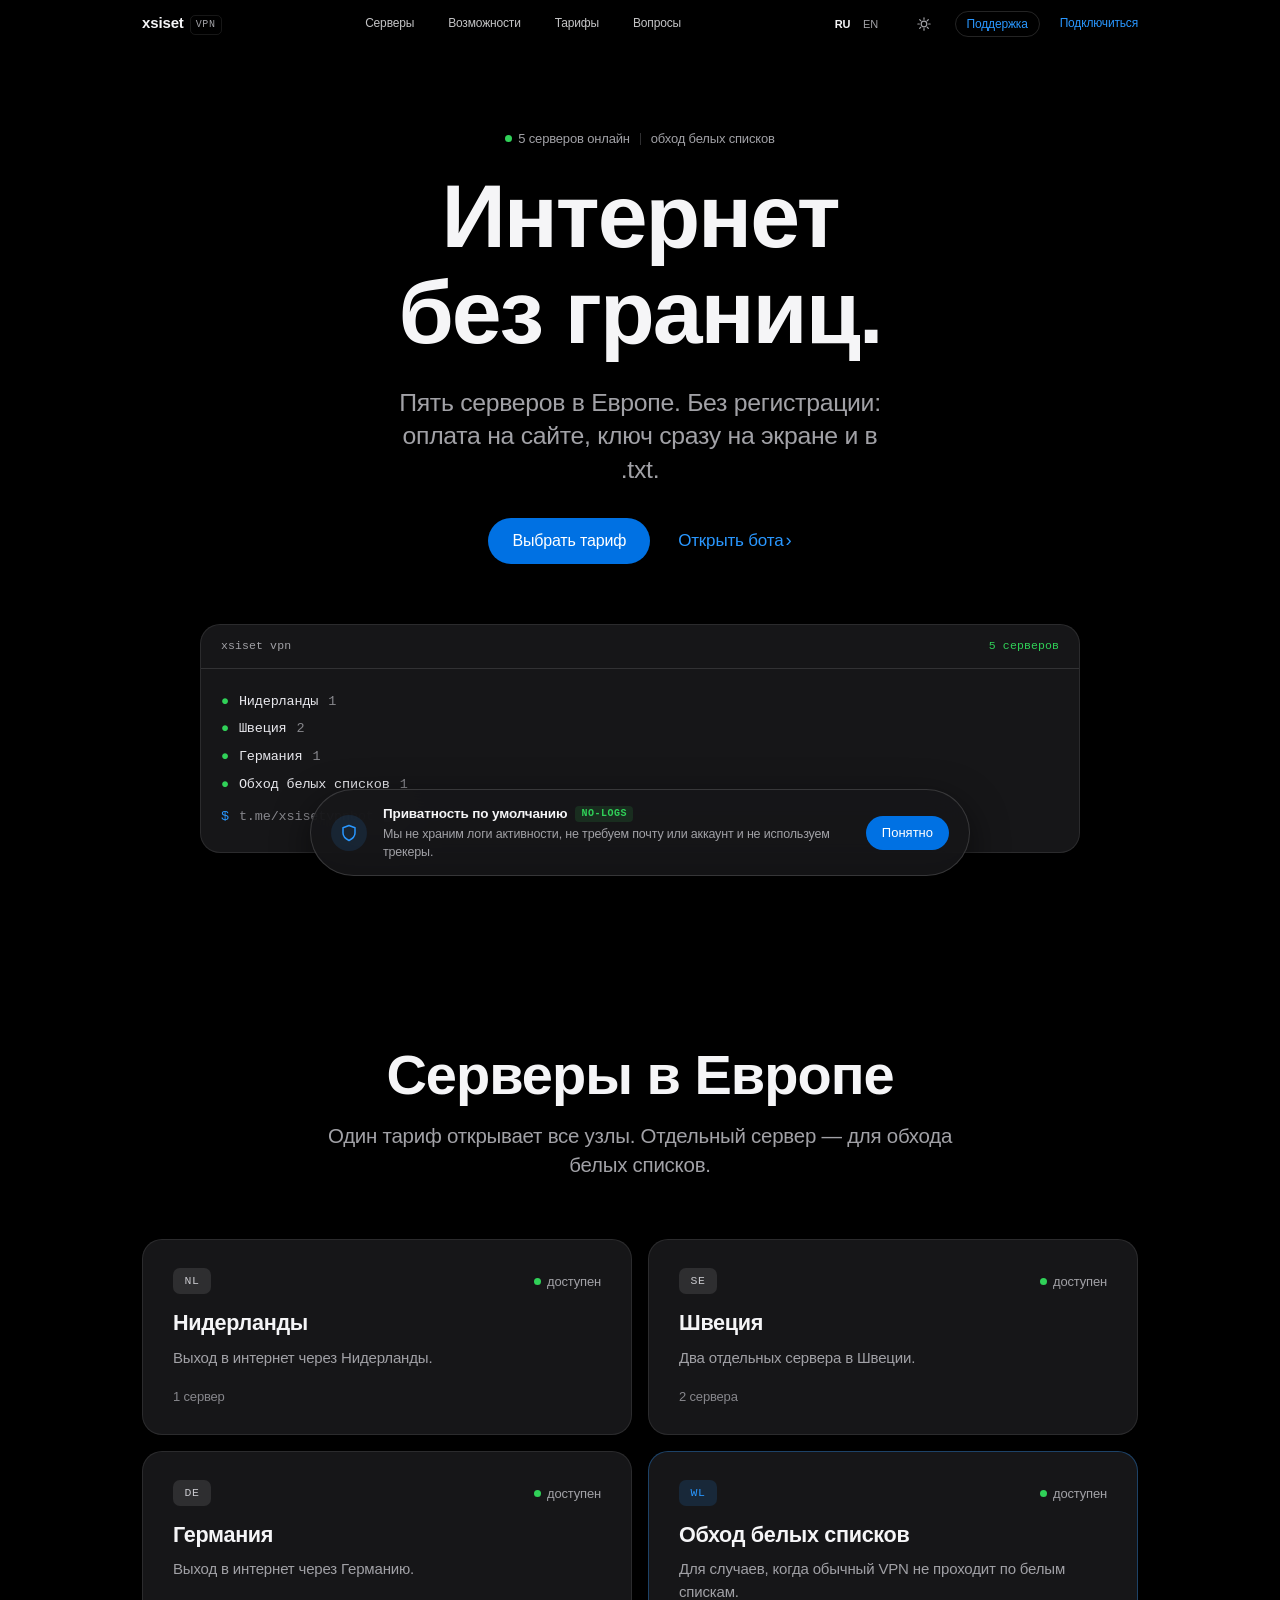
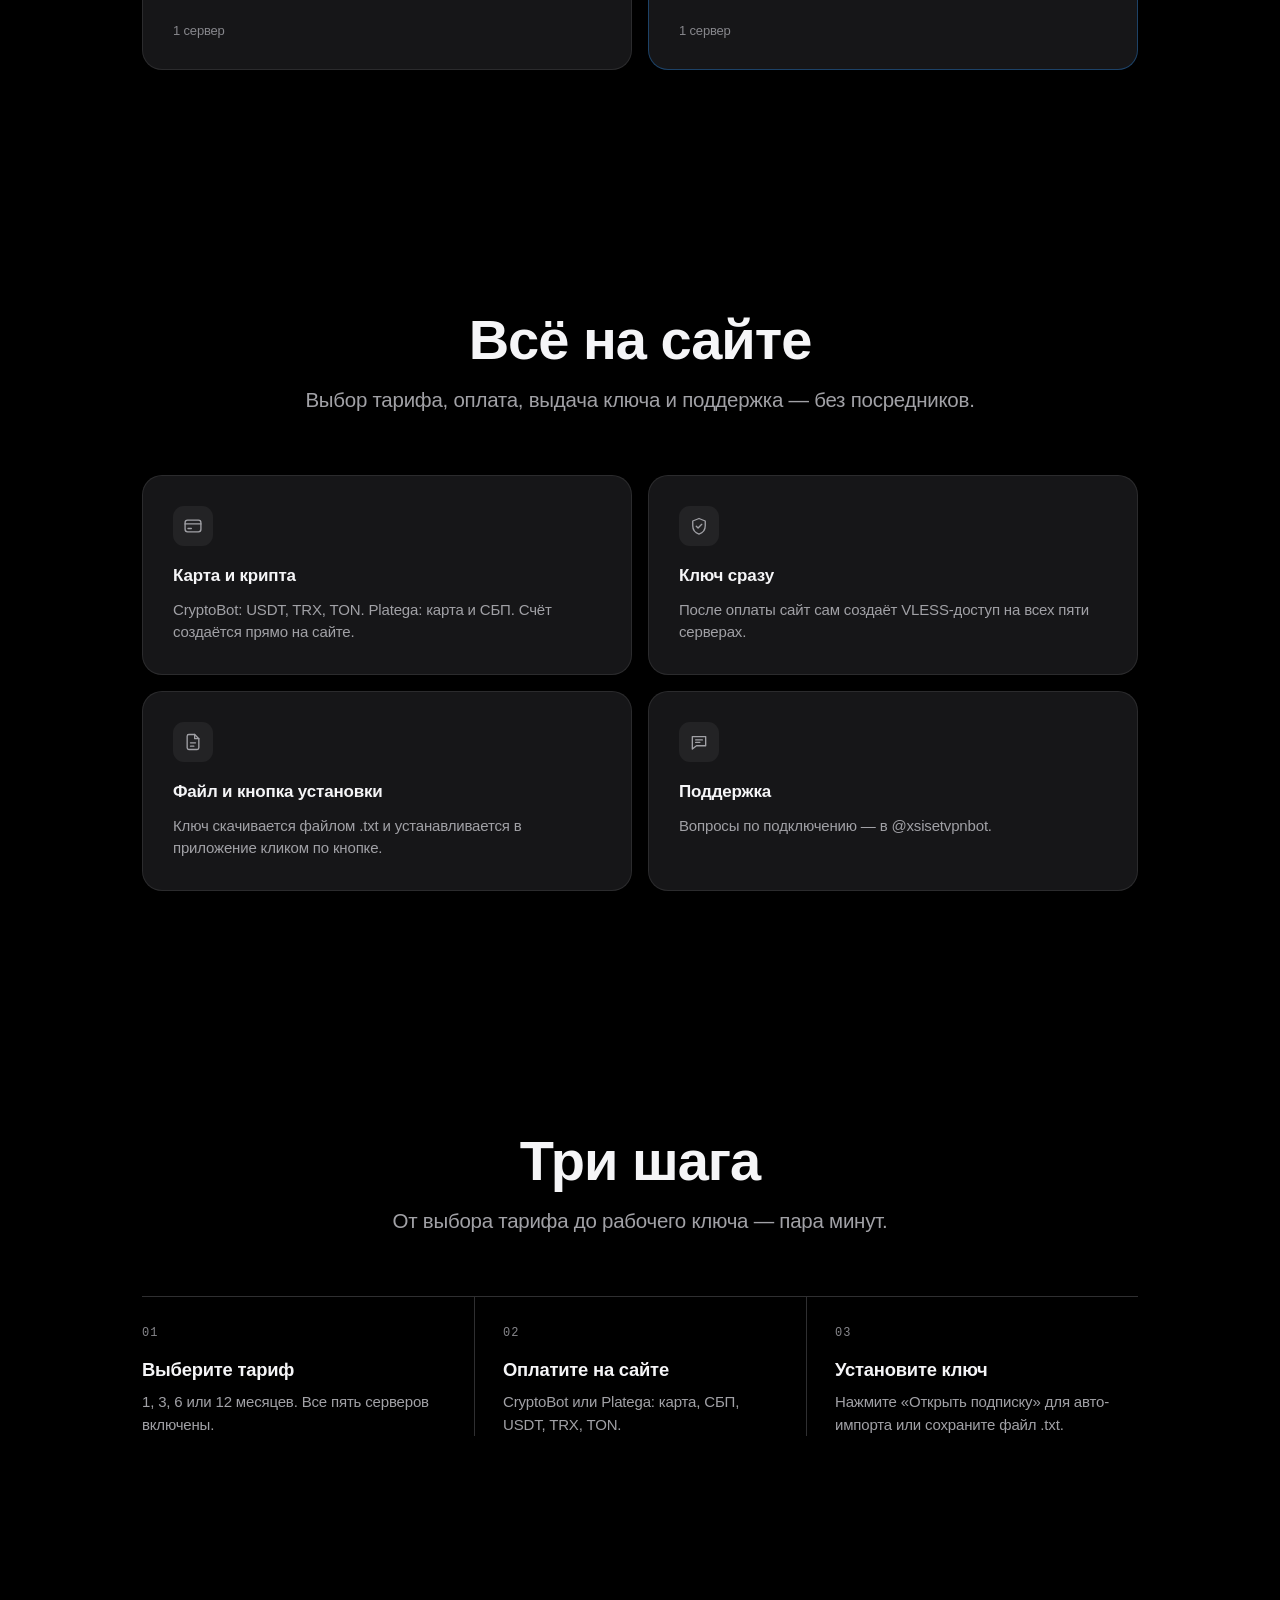
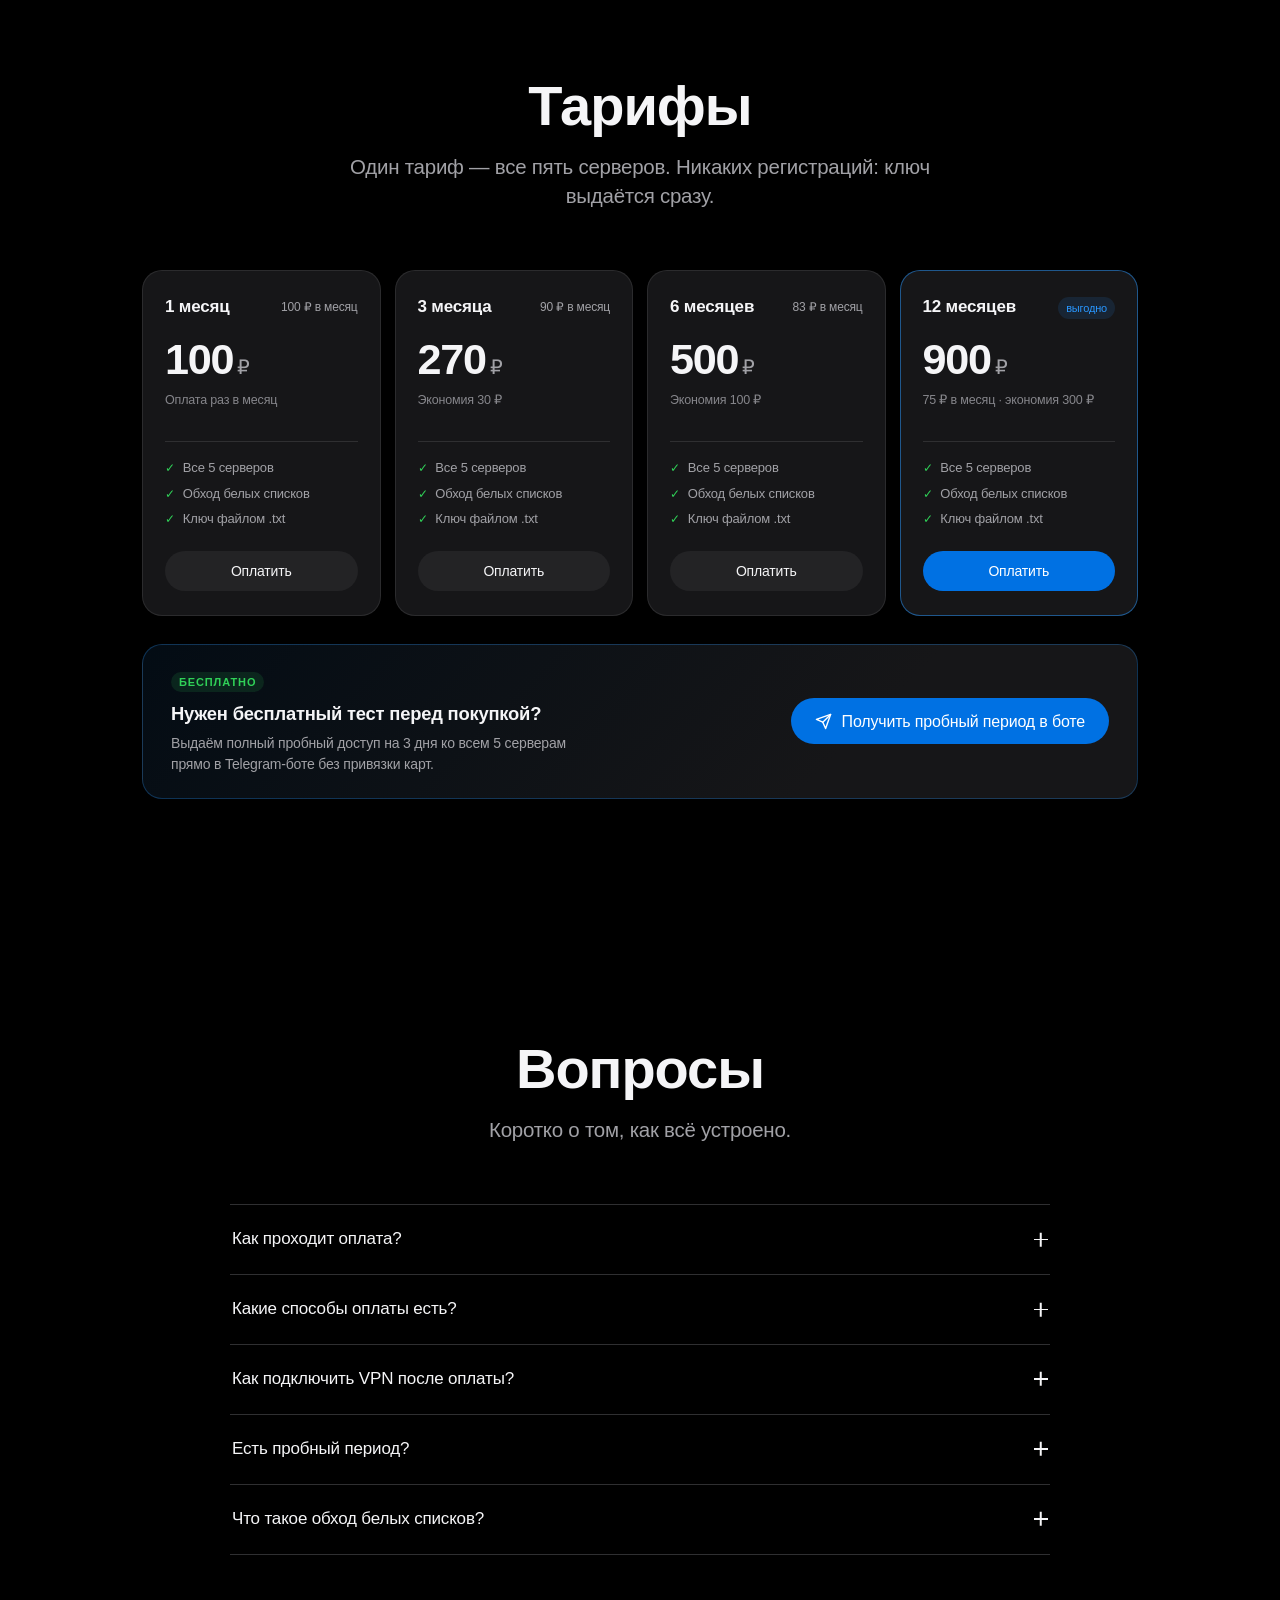
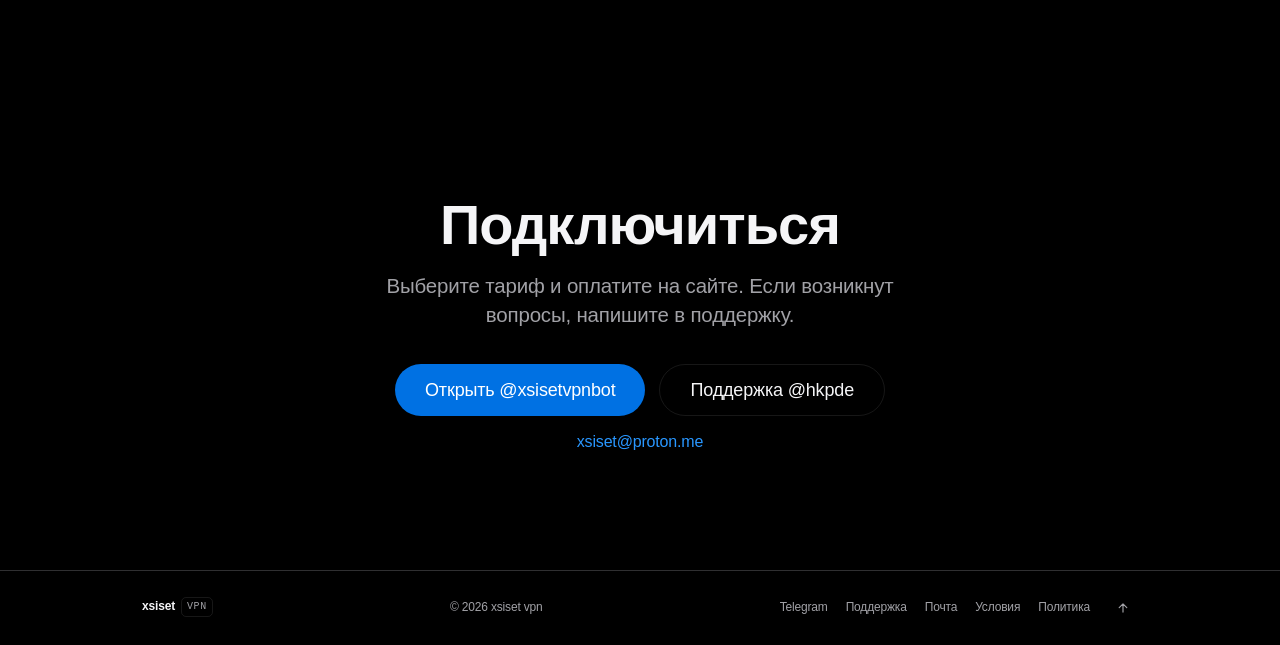
==== commit efc80dd9: "work" ====
--- a/index.html
+++ b/index.html
@@ -9,23 +9,11 @@
     content="xsiset vpn: пять серверов в Европе, обход белых списков, мгновенная оплата без регистрации, ключ файлом .txt." />
   <meta name="theme-color" content="#000000" />
 
-  <meta property="og:type" content="website" />
-  <meta property="og:site_name" content="xsiset vpn" />
-  <meta property="og:title" content="xsiset vpn · VPN без границ" />
-  <meta property="og:description"
-    content="Пять серверов в Европе, обход белых списков, оплата картой и криптой, ключ файлом." />
-  <meta property="og:locale" content="ru_RU" />
-  <meta name="twitter:card" content="summary_large_image" />
-
   <link rel="icon"
     href="data:image/svg+xml,%3Csvg xmlns='http://www.w3.org/2000/svg' viewBox='0 0 64 64'%3E%3Crect width='64' height='64' rx='14' fill='%23000000'/%3E%3Cpath d='M32 13l15 6v11c0 10-6.3 17.8-15 21-8.7-3.2-15-11-15-21V19l15-6z' fill='none' stroke='%23f5f5f7' stroke-width='4' stroke-linejoin='round'/%3E%3Cpath d='M25 32l5 5 10-10' fill='none' stroke='%232997ff' stroke-width='4' stroke-linecap='round' stroke-linejoin='round'/%3E%3C/svg%3E" />
 
-  <link rel="preconnect" href="https://fonts.googleapis.com" />
-  <link rel="preconnect" href="https://fonts.gstatic.com" crossorigin />
-  <link rel="stylesheet" href="https://fonts.googleapis.com/css2?family=Inter:wght@400;500;600;700&display=swap" />
-
-  <script>try { if (localStorage.getItem('xsisetvpn-theme') === 'light') document.documentElement.setAttribute('data-theme', 'light') } catch (e) { } document.documentElement.className += ' js'; setTimeout(function () { if (!document.documentElement.classList.contains('js-ready')) { document.documentElement.classList.add('js-safe') } }, 2500);</script>
-  <link rel="stylesheet" href="style.css?v=20261104prod" />
+  <script src="theme-init.js?v=20261106d"></script>
+  <link rel="stylesheet" href="style.css?v=20261106d" />
 </head>
 
 <body>
@@ -64,6 +52,8 @@
             <path d="M20 14.2A8.2 8.2 0 0 1 9.8 4a8.2 8.2 0 1 0 10.2 10.2Z" />
           </svg>
         </button>
+        <a class="link-cta hdr__support" href="https://t.me/hkpde" target="_blank" rel="noopener"
+          data-i18n="nav.support">Поддержка</a>
         <a class="hdr__cta" href="#pricing" data-i18n="nav.cta">Подключиться</a>
         <button type="button" class="burger" id="burger" aria-label="Меню" data-i18n-aria="aria.menu"
           aria-expanded="false" aria-controls="nav">
@@ -338,7 +328,6 @@
           </article>
         </div>
 
-        <!-- Заметный баннер пробного периода -->
         <div class="trial-card reveal">
           <div class="trial-card__body">
             <span class="trial-card__badge">Бесплатно</span>
@@ -399,12 +388,15 @@
             </label>
           </div>
 
+          <!-- Явный выбор: чекбокс НЕ отмечен по умолчанию -->
           <label class="consent">
-            <input type="checkbox" id="consentBox" checked />
+            <input type="checkbox" id="consentBox" />
             <span>
               <span data-i18n="co.consentText">Я согласен с</span>
-              <a href="privacy.html" target="_blank" rel="noopener" data-i18n="co.consentLink">условиями сервиса и
-                политикой конфиденциальности</a>.
+              <a href="/terms" target="_blank" rel="noopener" data-i18n="co.termsLink">условиями сервиса</a>
+              <span data-i18n="co.and">и</span>
+              <a href="/privacy" target="_blank" rel="noopener" data-i18n="co.privacyLink">политикой
+                конфиденциальности</a>.
             </span>
           </label>
 
@@ -498,6 +490,8 @@
             <a class="btn btn--ghost" id="downloadBtn" href="#" download target="_blank" rel="noopener"
               data-i18n="co.download">Файл с ключом (.txt)</a>
             <button type="button" class="btn btn--ghost" id="copyKeyBtn" data-i18n="co.copy">Скопировать ссылку</button>
+            <a class="btn btn--ghost" href="https://t.me/hkpde" target="_blank" rel="noopener"
+              data-i18n="co.support">Поддержка</a>
             <button type="button" class="link-btn" id="newOrderBtn" data-i18n="co.newOrder">Купить ещё один
               ключ</button>
           </div>
@@ -567,8 +561,12 @@
           Выберите тариф и оплатите на сайте. Если возникнут вопросы, напишите в поддержку.
         </p>
         <div class="cta__actions reveal">
-          <a class="btn btn--primary btn--lg" href="https://t.me/xsisetvpnbot" target="_blank" rel="noopener"
-            data-i18n="cta.bot">Открыть @xsisetvpnbot</a>
+          <div class="cta__buttons">
+            <a class="btn btn--primary btn--lg" href="https://t.me/xsisetvpnbot" target="_blank" rel="noopener"
+              data-i18n="cta.bot">Открыть @xsisetvpnbot</a>
+            <a class="btn btn--ghost btn--lg" href="https://t.me/hkpde" target="_blank" rel="noopener"
+              data-i18n="cta.support">Поддержка @hkpde</a>
+          </div>
           <a class="cta__mail" href="mailto:xsiset@proton.me">xsiset@proton.me</a>
         </div>
       </div>
@@ -584,8 +582,11 @@
       </a>
       <span class="ftr__copy">© 2026 xsiset vpn</span>
       <a class="ftr__link" href="https://t.me/xsisetvpnbot" target="_blank" rel="noopener">Telegram</a>
+      <a class="ftr__link" href="https://t.me/hkpde" target="_blank" rel="noopener"
+        data-i18n="ftr.support">Поддержка</a>
       <a class="ftr__link" href="mailto:xsiset@proton.me" data-i18n="ftr.mail">Почта</a>
-      <a class="ftr__link" href="privacy.html" data-i18n="ftr.privacy">Политика</a>
+      <a class="ftr__link" href="/terms" data-i18n="ftr.terms">Условия</a>
+      <a class="ftr__link" href="/privacy" data-i18n="ftr.privacy">Политика</a>
       <button type="button" class="ftr__up" id="toTop" aria-label="Наверх" data-i18n-aria="aria.top">
         <svg viewBox="0 0 24 24" fill="none" stroke="currentColor" stroke-width="2" stroke-linecap="round"
           stroke-linejoin="round" aria-hidden="true">
@@ -611,7 +612,7 @@
         </div>
         <p class="privacy-pill__desc" data-i18n="pill.desc">
           Мы не храним логи активности, не требуем почту или аккаунт и не используем трекеры.
-          <a href="privacy.html" target="_blank" rel="noopener" data-i18n="pill.more">Подробнее</a>
+          <a href="/privacy" target="_blank" rel="noopener" data-i18n="pill.more">Подробнее</a>
         </p>
       </div>
       <button type="button" class="btn btn--primary btn--sm privacy-pill__btn" id="privacyNoticeBtn"
@@ -619,7 +620,7 @@
     </div>
   </aside>
 
-  <script src="script.js?v=20261104prod"></script>
+  <script src="script.js?v=20261106d"></script>
 </body>
 
 </html>
--- a/style.css
+++ b/style.css
@@ -358,6 +358,19 @@
   flex: none;
 }
 
+.hdr__support {
+  gap: 0;
+  padding: 6px 11px;
+  border: 1px solid var(--nav-line);
+  border-radius: 980px;
+  font-size: 12px;
+  line-height: 1;
+}
+
+.hdr__support::after {
+  content: none;
+}
+
 .lang {
   display: inline-flex;
   align-items: center;
@@ -1317,10 +1330,6 @@
 .pay__sub {
   font-size: 12px;
   color: var(--muted);
-}
-
-.pay--admin .pay__title {
-  color: var(--orange);
 }
 
 .field {
@@ -1538,14 +1547,22 @@
 .cta__actions {
   margin-top: 34px;
   display: flex;
+  flex-direction: column;
+  align-items: center;
+  gap: 18px;
+}
+
+.cta__buttons {
+  display: flex;
   align-items: center;
   justify-content: center;
   flex-wrap: wrap;
-  gap: 14px 28px;
+  gap: 14px;
 }
 
 .cta__mail {
   font-size: 16px;
+  line-height: 1;
   color: var(--blue-text);
   transition: color .2s ease;
 }
@@ -1893,6 +1910,15 @@
   .checkout__actions .link-btn {
     width: 100%;
   }
+
+  .cta__buttons {
+    width: 100%;
+    flex-direction: column;
+  }
+
+  .cta__buttons .btn {
+    width: 100%;
+  }
 }
 
 @media (prefers-reduced-motion:reduce) {
